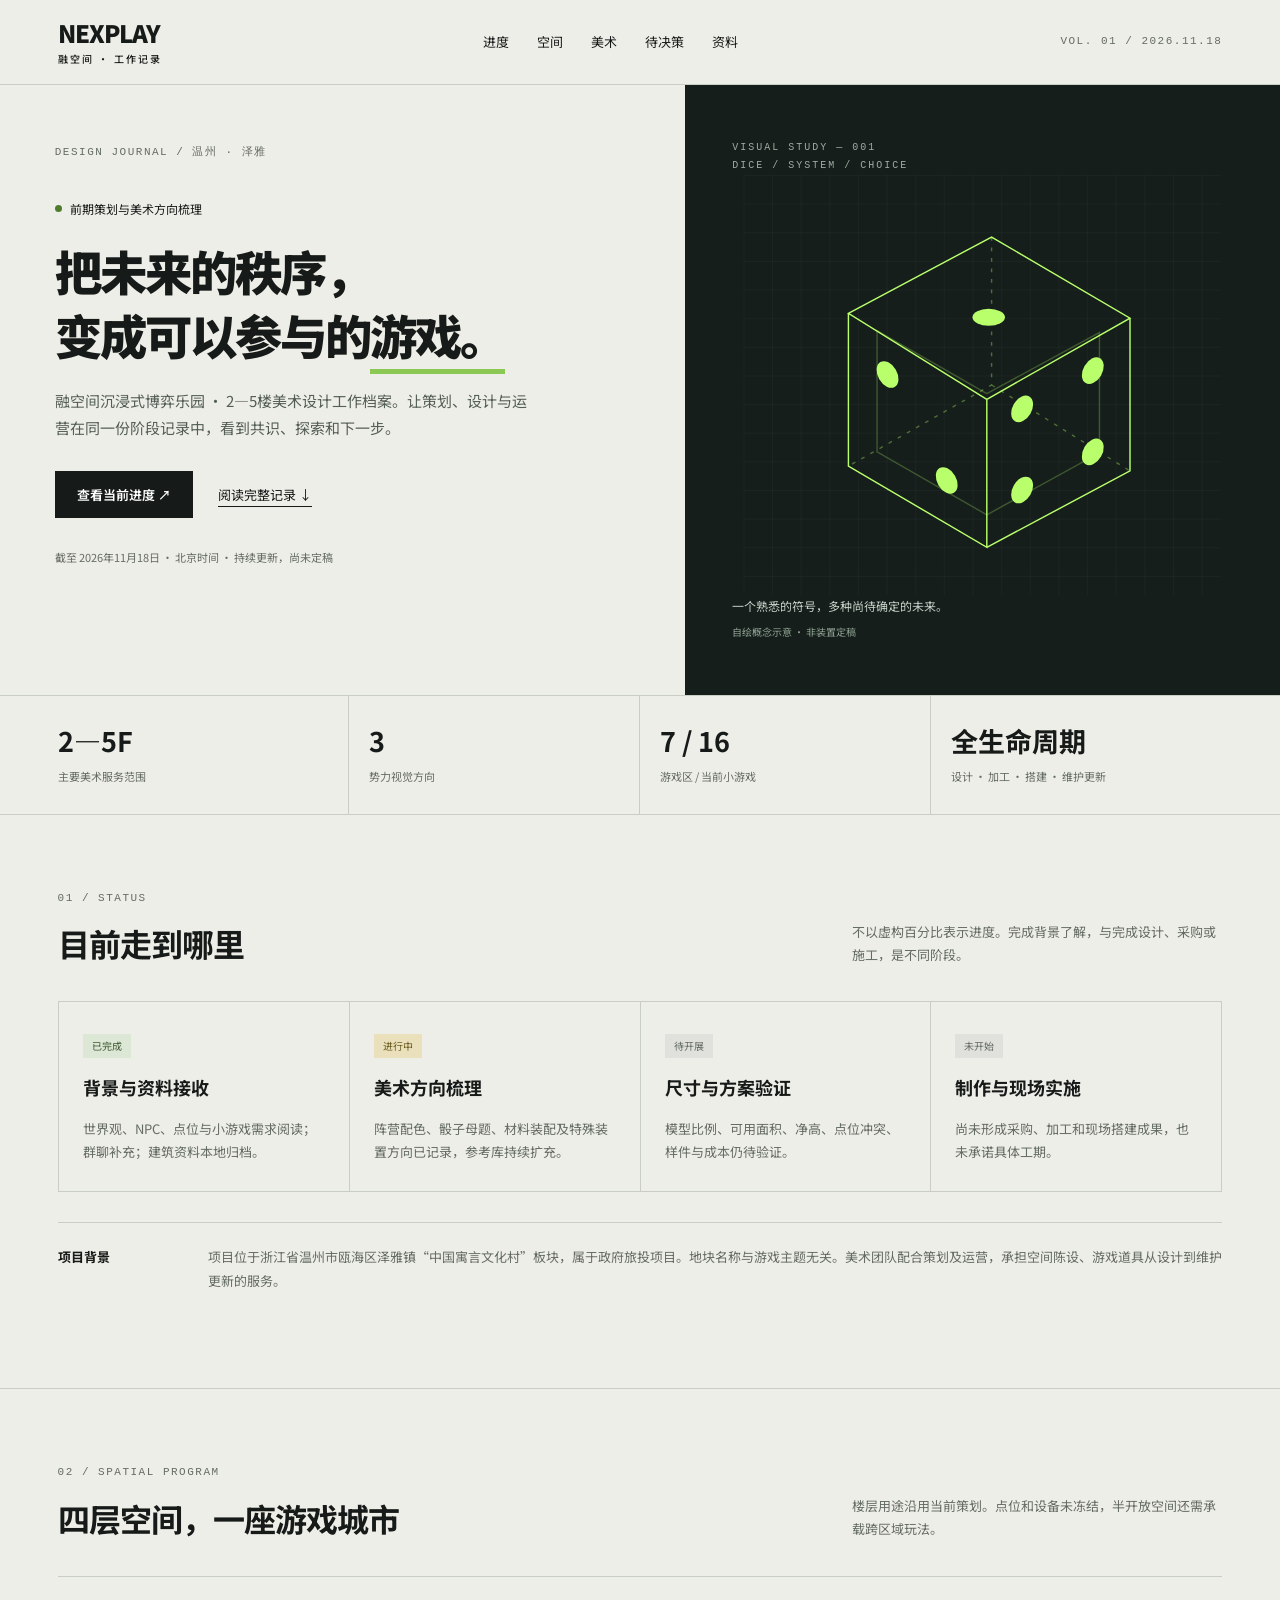
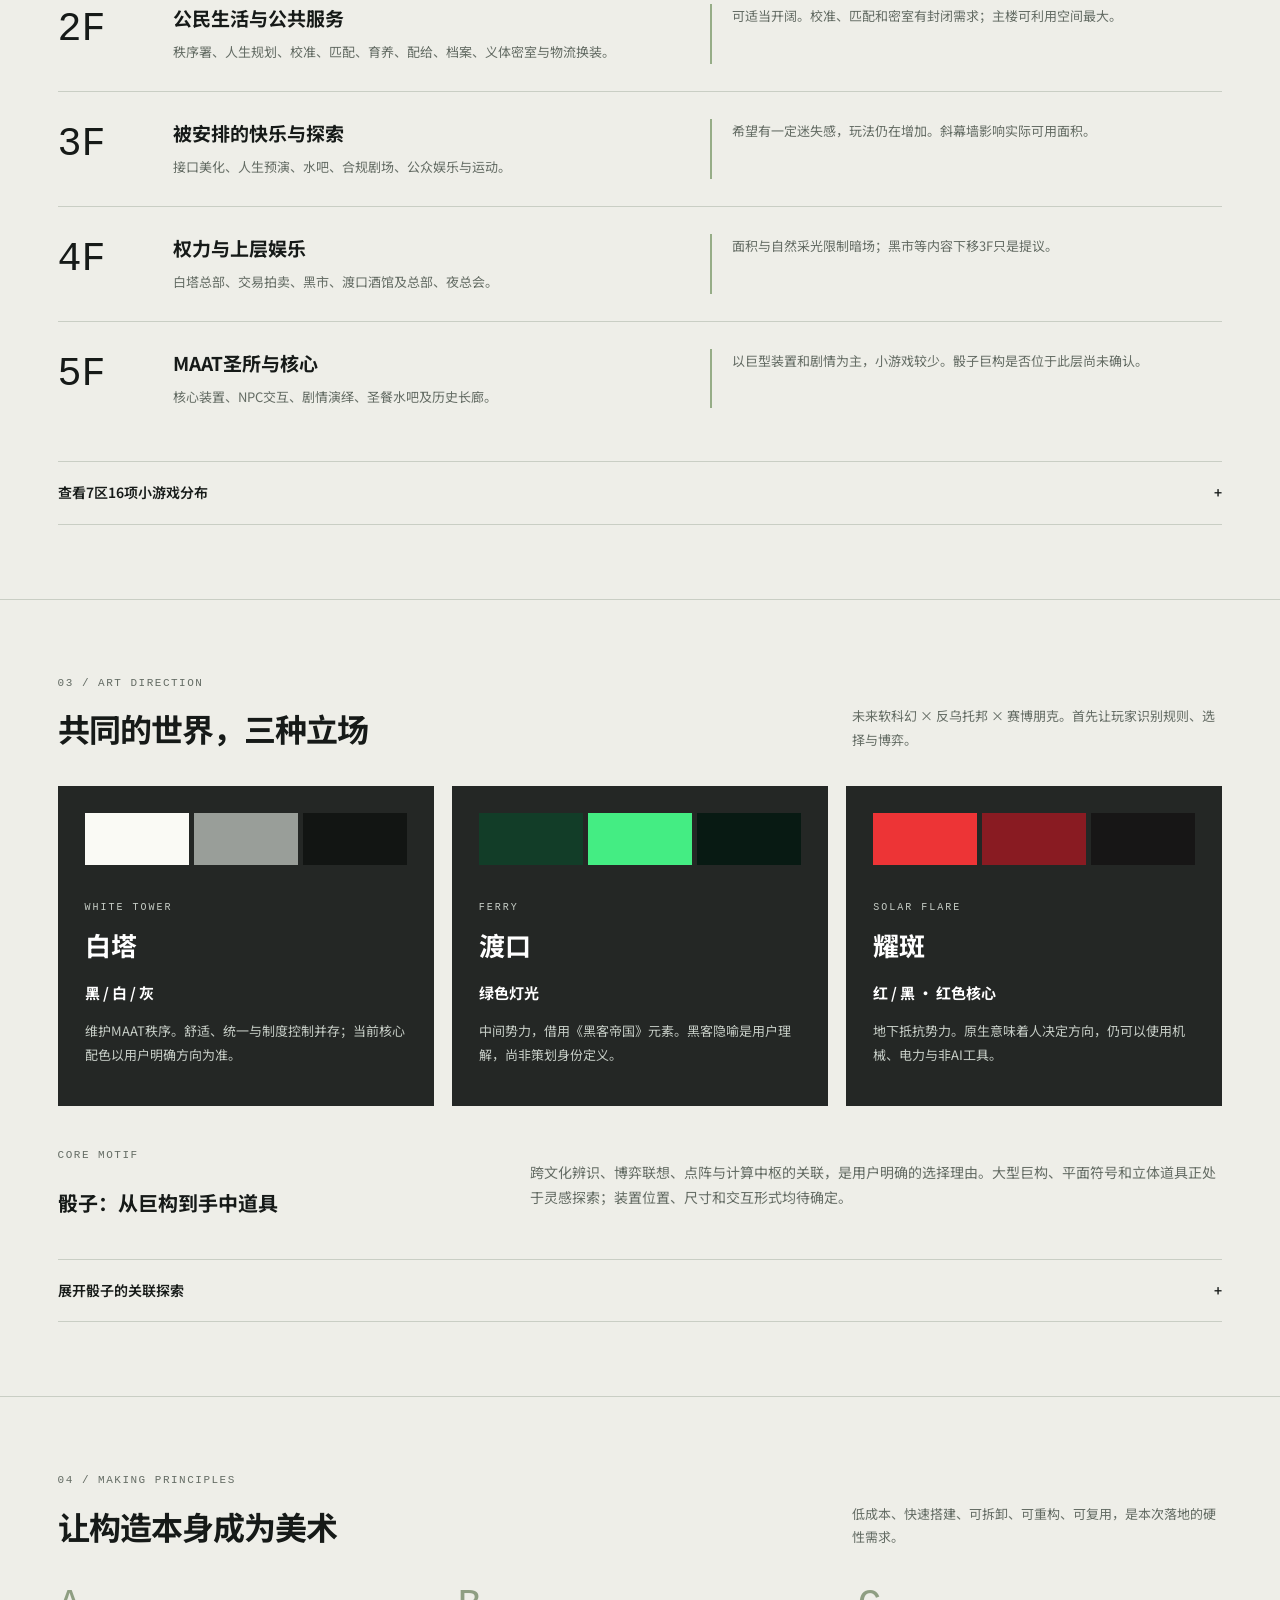
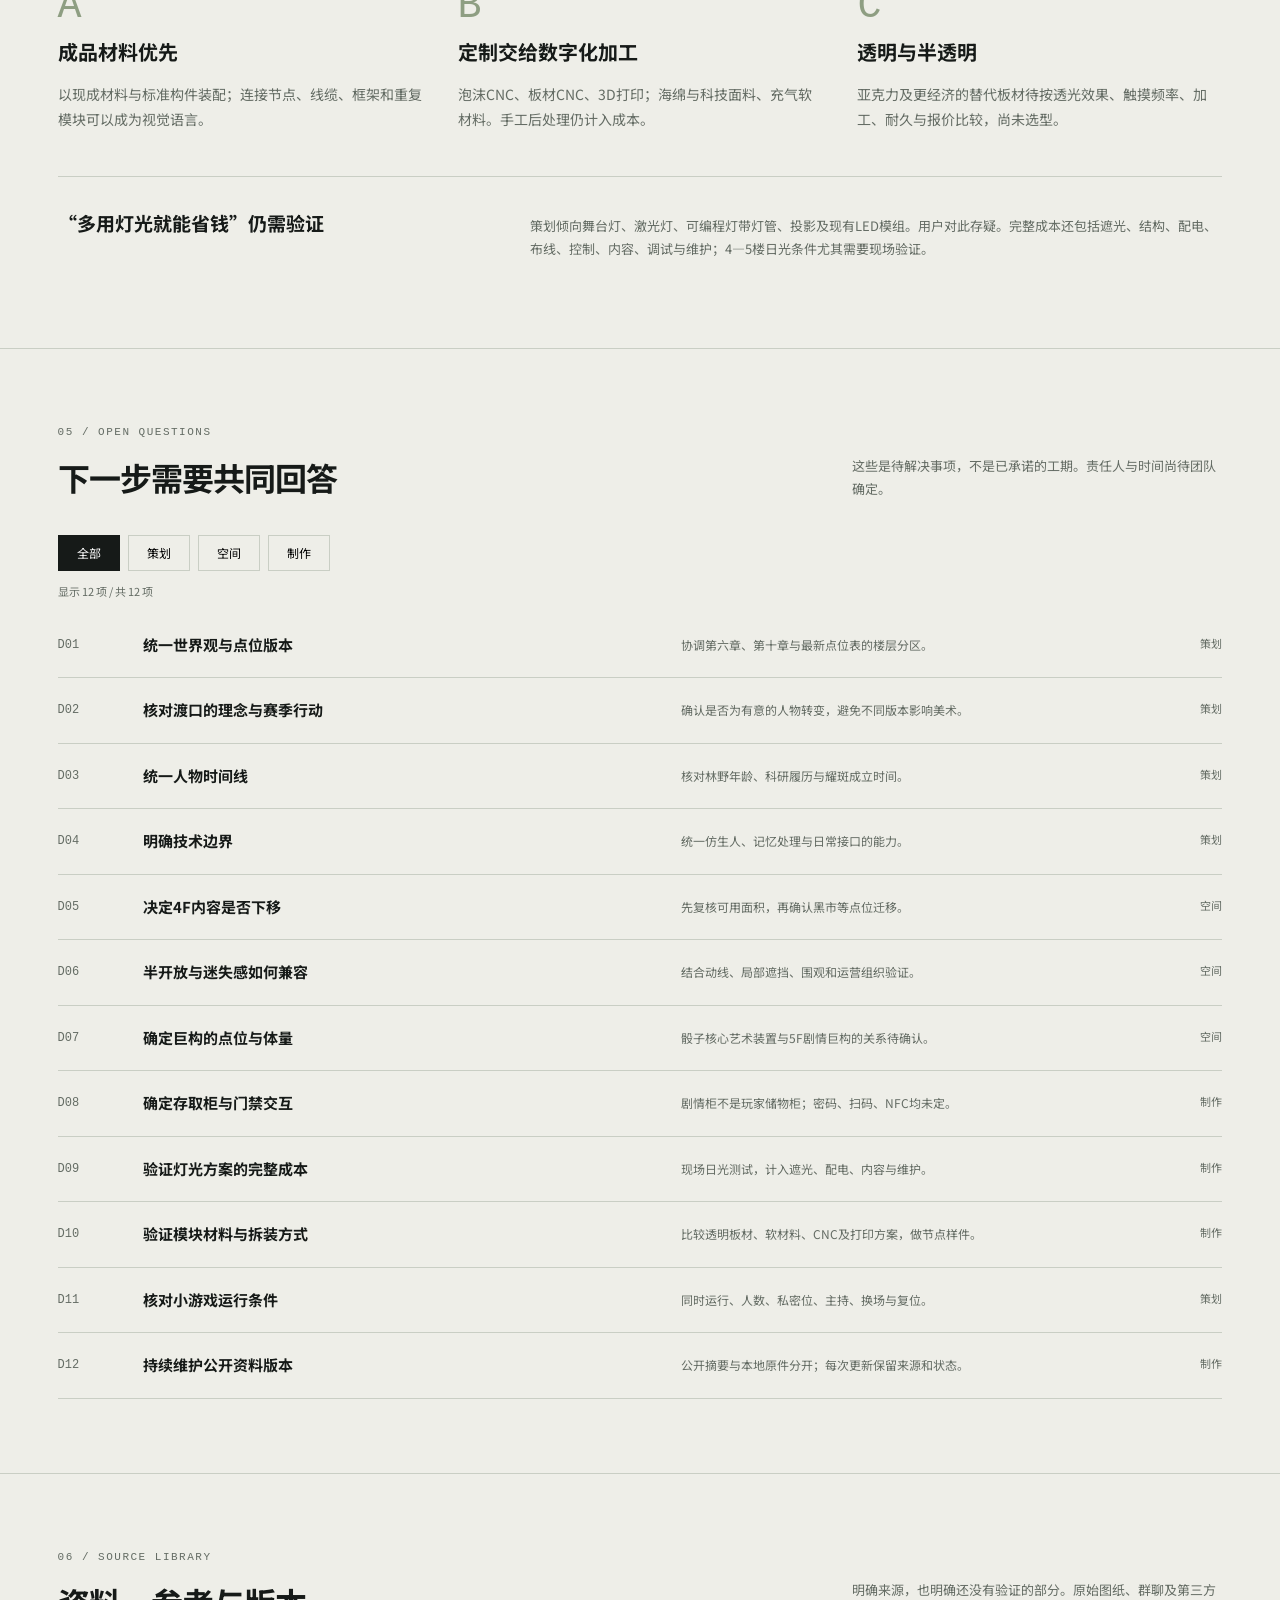
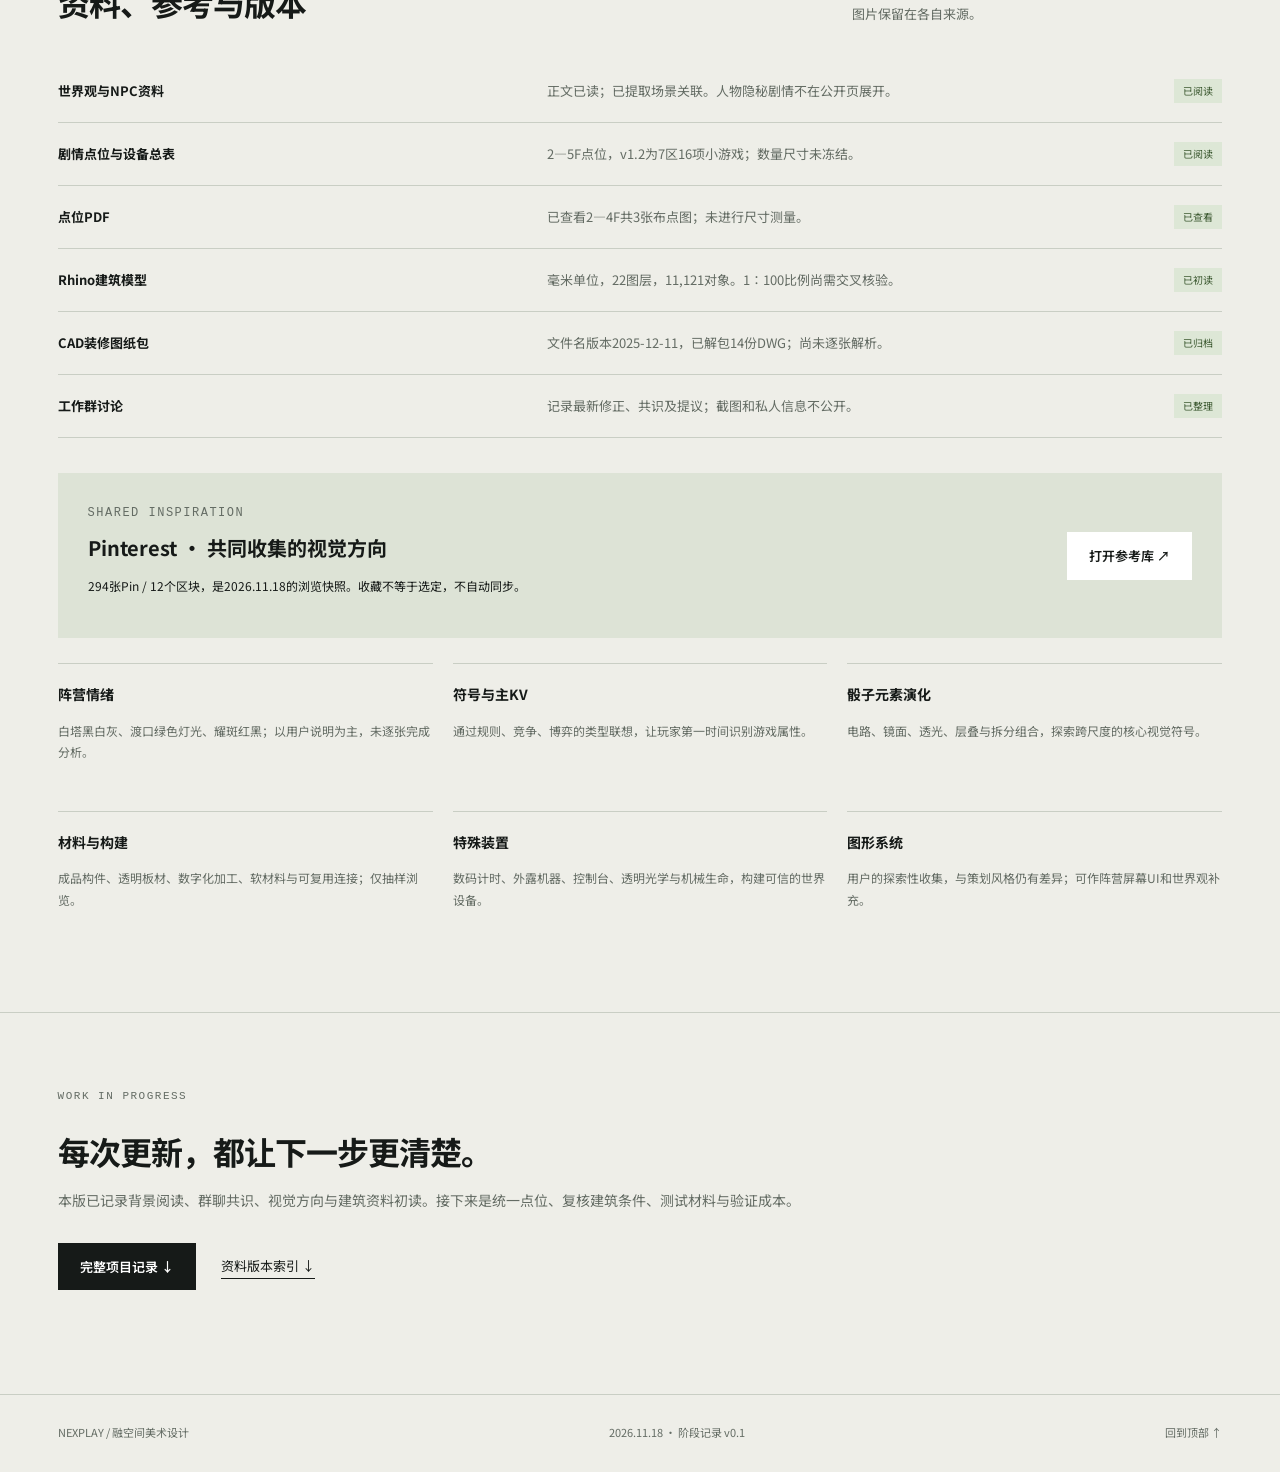
==== index.html @ 04410b6a "记录截至2026-11-18的项目进展并建立分享网站q" ====
<!doctype html>
<html lang="zh-CN"><head><meta charset="utf-8"><meta name="viewport" content="width=device-width,initial-scale=1"><meta name="description" content="NEXPLAY融空间美术设计阶段记录：项目进度、楼层规划、阵营视觉、材料装配与待决策事项。"><title>NEXPLAY 融空间｜美术工作记录</title><link rel="stylesheet" href="style.css"></head>
<body><a class="skip" href="#main">跳到正文</a><header><a class="brand" href="#overview">NEXPLAY<span>融空间 · 工作记录</span></a><nav aria-label="主导航"><a href="#progress">进度</a><a href="#spaces">空间</a><a href="#visual">美术</a><a href="#decisions">待决策</a><a href="#sources">资料</a></nav><span class="edition">VOL. 01 / 2026.11.18</span></header>
<main id="main"><section class="hero" id="overview"><div class="hero-copy"><p class="eyebrow">DESIGN JOURNAL / 温州 · 泽雅</p><p class="phase"><span></span>前期策划与美术方向梳理</p><h1>把未来的秩序，<br>变成可以参与的<span>游戏。</span></h1><p class="intro">融空间沉浸式博弈乐园 · 2—5楼美术设计工作档案。让策划、设计与运营在同一份阶段记录中，看到共识、探索和下一步。</p><div class="hero-actions"><a class="button" href="#progress">查看当前进度 ↗</a><a class="text-link" href="project-record.md">阅读完整记录 ↓</a></div><p class="updated">截至 2026年11月18日 · 北京时间 · 持续更新，尚未定稿</p></div><div class="hero-art" aria-label="骰子点阵与计算模块的概念示意"><div class="coordinate">VISUAL STUDY — 001<br>DICE / SYSTEM / CHOICE</div><svg viewBox="0 0 500 440" role="img" aria-label="线框骰子示意"><defs><pattern id="grid" width="30" height="30" patternUnits="userSpaceOnUse"><path d="M 30 0 L 0 0 0 30" fill="none" stroke="#ffffff" stroke-opacity=".06"/></pattern></defs><rect width="500" height="440" fill="url(#grid)"/><g stroke="#b9ff6b" stroke-width="1.5" fill="none"><path d="M110 145 260 65 405 150 255 235Z M110 145V305L255 390V235 M405 150V310L255 390"/><path d="m140 163 115 66 118-64v126l-118 65-115-66Z" opacity=".25"/><path d="M260 65V220L110 305M260 220l145 90" stroke-dasharray="4 7" opacity=".35"/></g><g fill="#b9ff6b"><ellipse cx="257" cy="149" rx="17" ry="9"/><ellipse cx="151" cy="209" rx="10" ry="15" transform="rotate(-30 151 209)"/><ellipse cx="213" cy="320" rx="10" ry="15" transform="rotate(-30 213 320)"/><ellipse cx="292" cy="245" rx="10" ry="15" transform="rotate(30 292 245)"/><ellipse cx="366" cy="205" rx="10" ry="15" transform="rotate(30 366 205)"/><ellipse cx="292" cy="330" rx="10" ry="15" transform="rotate(30 292 330)"/><ellipse cx="366" cy="290" rx="10" ry="15" transform="rotate(30 366 290)"/></g></svg><div class="art-caption">一个熟悉的符号，多种尚待确定的未来。<small>自绘概念示意 · 非装置定稿</small></div></div></section>
<section class="facts" aria-label="项目范围"><div><b>2—5F</b><span>主要美术服务范围</span></div><div><b>3</b><span>势力视觉方向</span></div><div><b>7 / 16</b><span>游戏区 / 当前小游戏</span></div><div><b>全生命周期</b><span>设计 · 加工 · 搭建 · 维护更新</span></div></section>
<section class="section" id="progress"><div class="section-head"><div><p class="eyebrow">01 / STATUS</p><h2>目前走到哪里</h2></div><p>不以虚构百分比表示进度。完成背景了解，与完成设计、采购或施工，是不同阶段。</p></div><div id="milestones" class="milestones"></div><div class="scope"><b>项目背景</b><p>项目位于浙江省温州市瓯海区泽雅镇“中国寓言文化村”板块，属于政府旅投项目。地块名称与游戏主题无关。美术团队配合策划及运营，承担空间陈设、游戏道具从设计到维护更新的服务。</p></div></section>
<section class="section" id="spaces"><div class="section-head"><div><p class="eyebrow">02 / SPATIAL PROGRAM</p><h2>四层空间，一座游戏城市</h2></div><p>楼层用途沿用当前策划。点位和设备未冻结，半开放空间还需承载跨区域玩法。</p></div><div id="floors" class="floors"></div><details class="detail"><summary>查看7区16项小游戏分布 <span>+</span></summary><div id="games"></div><p class="note">数量来自v1.2设备总表，不代表项目全部互动或完整制作量。并发人数、主持流程、换场与复位待核对。</p></details></section>
<section class="section" id="visual"><div class="section-head"><div><p class="eyebrow">03 / ART DIRECTION</p><h2>共同的世界，三种立场</h2></div><p>未来软科幻 × 反乌托邦 × 赛博朋克。首先让玩家识别规则、选择与博弈。</p></div><div id="factions" class="factions"></div><div class="dice-note"><div><p class="eyebrow">CORE MOTIF</p><h3>骰子：从巨构到手中道具</h3></div><p>跨文化辨识、博弈联想、点阵与计算中枢的关联，是用户明确的选择理由。大型巨构、平面符号和立体道具正处于灵感探索；装置位置、尺寸和交互形式均待确定。</p></div><details class="detail"><summary>展开骰子的关联探索 <span>+</span></summary><p>随机与最优人生；看不见的骰子面与隐藏规则；点阵到电路、神经节点；谁拥有投掷权；人进入骰子的尺度转换；同一形体在不同阵营的演化。</p><p class="note">上述为讨论中的创意发散，尚未转为策划设定或制作任务。</p></details></section>
<section class="section" id="making"><div class="section-head"><div><p class="eyebrow">04 / MAKING PRINCIPLES</p><h2>让构造本身成为美术</h2></div><p>低成本、快速搭建、可拆卸、可重构、可复用，是本次落地的硬性需求。</p></div><div class="making-grid"><article><span class="number">A</span><h3>成品材料优先</h3><p>以现成材料与标准构件装配；连接节点、线缆、框架和重复模块可以成为视觉语言。</p></article><article><span class="number">B</span><h3>定制交给数字化加工</h3><p>泡沫CNC、板材CNC、3D打印；海绵与科技面料、充气软材料。手工后处理仍计入成本。</p></article><article><span class="number">C</span><h3>透明与半透明</h3><p>亚克力及更经济的替代板材待按透光效果、触摸频率、加工、耐久与报价比较，尚未选型。</p></article></div><div class="cost-note"><h3>“多用灯光就能省钱”仍需验证</h3><p>策划倾向舞台灯、激光灯、可编程灯带灯管、投影及现有LED模组。用户对此存疑。完整成本还包括遮光、结构、配电、布线、控制、内容、调试与维护；4—5楼日光条件尤其需要现场验证。</p></div></section>
<section class="section" id="decisions"><div class="section-head"><div><p class="eyebrow">05 / OPEN QUESTIONS</p><h2>下一步需要共同回答</h2></div><p>这些是待解决事项，不是已承诺的工期。责任人与时间尚待团队确定。</p></div><div class="filters" role="group" aria-label="筛选待办"><button class="active" data-filter="全部" aria-pressed="true">全部</button><button data-filter="策划" aria-pressed="false">策划</button><button data-filter="空间" aria-pressed="false">空间</button><button data-filter="制作" aria-pressed="false">制作</button></div><p id="result-count" class="note" aria-live="polite"></p><div id="decision-list" class="decision-list"></div></section>
<section class="section" id="sources"><div class="section-head"><div><p class="eyebrow">06 / SOURCE LIBRARY</p><h2>资料、参考与版本</h2></div><p>明确来源，也明确还没有验证的部分。原始图纸、群聊及第三方图片保留在各自来源。</p></div><div id="sources-list"></div><div class="reference"><div><p class="eyebrow">SHARED INSPIRATION</p><h3>Pinterest · 共同收集的视觉方向</h3><p>294张Pin / 12个区块，是2026.11.18的浏览快照。收藏不等于选定，不自动同步。</p></div><a class="button light" href="https://www.pinterest.com/dongfeng19830925/nexplay2026-%E7%BE%8E%E6%9C%AF%E8%AE%BE%E8%AE%A1/" target="_blank" rel="noopener">打开参考库 ↗</a></div><div id="boards" class="boards"></div></section>
<section class="section closing"><p class="eyebrow">WORK IN PROGRESS</p><h2>每次更新，都让下一步更清楚。</h2><p>本版已记录背景阅读、群聊共识、视觉方向与建筑资料初读。接下来是统一点位、复核建筑条件、测试材料与验证成本。</p><div class="hero-actions"><a class="button" href="project-record.md">完整项目记录 ↓</a><a class="text-link" href="source-index.md">资料版本索引 ↓</a></div></section></main><footer><span>NEXPLAY / 融空间美术设计</span><span>2026.11.18 · 阶段记录 v0.1</span><a href="#overview">回到顶部 ↑</a></footer><script src="data.js"></script><script src="app.js"></script></body></html>
---- style.css ----
@import url('https://fonts.googleapis.com/css2?family=Noto+Sans+SC:wght@400;500;600;700;900&display=swap');
:root{--paper:#eeeee8;--ink:#161a18;--muted:#646c64;--line:#c9cec4;--green:#b9ff6b}*{box-sizing:border-box}html{scroll-behavior:smooth;scroll-padding-top:100px}body{margin:0;background:var(--paper);color:var(--ink);font-family:'Noto Sans SC',system-ui,sans-serif;font-size:15px;line-height:1.8}a{color:inherit;text-decoration:none}button{font:inherit;cursor:pointer}a:focus-visible,button:focus-visible,summary:focus-visible{outline:3px solid #467d1c;outline-offset:5px}.skip{position:absolute;left:20px;top:-80px;background:var(--green);z-index:20;padding:10px}.skip:focus{top:10px}header{display:flex;align-items:center;justify-content:space-between;gap:28px;padding:19px 4.5%;background:var(--paper);border-bottom:1px solid var(--line);position:sticky;top:0;z-index:10}.brand{font-size:24px;font-weight:900;letter-spacing:-1px;line-height:1.2}.brand span{display:block;font-size:10px;letter-spacing:2px;margin-top:5px;font-weight:500}nav{display:flex;gap:28px;font-size:13px}nav a:hover{color:#467d1c}.edition,.eyebrow{font-family:monospace;font-size:11px;letter-spacing:1.5px}.edition{color:var(--muted)}main{max-width:1600px;margin:auto}.hero{display:grid;grid-template-columns:1.15fr 1fr;min-height:610px}.hero-copy{padding:58px 7% 50px 8%}.eyebrow{color:var(--muted);margin:0 0 22px}.phase{font-size:12px;display:flex;align-items:center;gap:8px;margin-top:35px}.phase span{height:7px;width:7px;border-radius:50%;background:#4e7c2b}h1{font-size:clamp(34px,3.7vw,61px);line-height:1.35;letter-spacing:-2px;font-weight:900;margin:20px 0}h1 span{border-bottom:5px solid #8bc854}.intro{max-width:480px;font-size:15px;color:#535e55}.hero-actions{display:flex;align-items:center;gap:25px;flex-wrap:wrap;margin:30px 0}.button{display:inline-flex;background:var(--ink);color:#fff;padding:12px 22px;font-size:13px;font-weight:600}.button:hover{background:#354b31}.text-link{font-size:13px;border-bottom:1px solid}.updated{font-size:11px;color:var(--muted);margin-top:30px}.hero-art{position:relative;background:#151e1b;color:#dce7d7;display:flex;flex-direction:column;justify-content:center;padding:38px 8%;overflow:hidden}.coordinate{font:10px/1.8 monospace;letter-spacing:2px;color:#9cae9f}.hero-art svg{width:100%;max-height:420px}.art-caption{font-size:12px;color:#c5d1c7}.art-caption small{display:block;font-size:10px;color:#8c9e90;margin-top:6px}.facts{display:grid;grid-template-columns:repeat(4,1fr);border-top:1px solid var(--line);border-bottom:1px solid var(--line);padding:0 4.5%}.facts>div{padding:27px 20px;border-right:1px solid var(--line)}.facts>div:first-child{padding-left:0}.facts>div:last-child{border:0}.facts b{font-size:27px;line-height:1.3;display:block}.facts span{display:block;font-size:11px;color:var(--muted);margin-top:9px}.section{padding:74px 4.5%;border-bottom:1px solid var(--line)}.section-head{display:flex;align-items:flex-end;justify-content:space-between;gap:45px;margin-bottom:35px}.section-head .eyebrow{margin-bottom:13px}h2{font-size:32px;line-height:1.4;letter-spacing:-1px;margin:0}h3{font-size:20px;line-height:1.5;margin:8px 0 15px}.section-head>p{font-size:13px;color:var(--muted);max-width:370px;margin:0}.milestones{display:grid;grid-template-columns:repeat(4,1fr);gap:1px;background:var(--line);border:1px solid var(--line)}.milestone{background:var(--paper);padding:28px 24px}.milestone b{display:block;font-size:18px;margin:13px 0}.milestone p{font-size:13px;color:var(--muted);margin:0}.tag{display:inline-block;font-size:10px;padding:3px 9px;background:#dde7d6;color:#3c5931}.tag.pending{background:#e0e1dc;color:#646c64}.tag.current{background:#eae0bc;color:#66581b}.scope{display:grid;grid-template-columns:150px 1fr;margin-top:30px;padding:22px 0;border-top:1px solid var(--line);font-size:13px}.scope p{margin:0;color:var(--muted)}.floor{display:grid;grid-template-columns:90px 1fr 1fr;gap:25px;padding:27px 0;border-top:1px solid var(--line)}.floor strong{font:40px/1.3 monospace}.floor h3{margin:0 0 8px;font-size:19px}.floor p{font-size:13px;color:var(--muted);margin:0}.floor .constraint{border-left:2px solid #96ad87;padding-left:20px}.detail{border-top:1px solid var(--line);border-bottom:1px solid var(--line);margin-top:26px;padding:18px 0}.detail summary{cursor:pointer;list-style:none;font-weight:600;font-size:14px}.detail summary span{float:right}.detail[open] summary{margin-bottom:22px}.detail p{font-size:14px}table{border-collapse:collapse;width:100%;font-size:13px;text-align:left}td,th{padding:13px 12px;border-bottom:1px solid var(--line);vertical-align:top}th{font-size:11px;color:var(--muted);font-weight:500}.note{font-size:11px!important;color:var(--muted)}.factions{display:grid;grid-template-columns:repeat(3,1fr);gap:18px}.faction{min-height:285px;padding:27px;color:white;position:relative;overflow:hidden;background:#242725}.faction .swatch{height:52px;display:flex;gap:5px;margin-bottom:25px}.swatch i{flex:1}.faction h3{font-size:26px}.faction p{font-size:13px;color:#c6cdc6}.faction small{font:10px monospace;letter-spacing:2px;color:#c6cdc6}.dice-note{display:grid;grid-template-columns:1fr 1.6fr;gap:40px;margin-top:40px}.dice-note p{font-size:14px;color:var(--muted)}.dice-note .eyebrow{font-size:11px}.making-grid{display:grid;grid-template-columns:repeat(3,1fr);gap:35px}.number{font:40px monospace;color:#8e9e82}.making-grid p{font-size:14px;color:var(--muted)}.cost-note{margin-top:30px;padding:24px 0 0;border-top:1px solid var(--line);display:grid;grid-template-columns:1fr 1.6fr;gap:40px}.cost-note h3{font-size:19px}.cost-note p{font-size:13px;color:var(--muted)}.filters{display:flex;gap:8px}.filters button{border:1px solid var(--line);background:transparent;padding:6px 18px;font-size:12px}.filters button.active{background:var(--ink);color:white;border-color:var(--ink)}.decision{display:grid;grid-template-columns:65px 1.15fr 1fr 70px;gap:20px;padding:21px 0;border-bottom:1px solid var(--line);align-items:start}.decision .id{font:12px monospace;color:var(--muted);padding-top:4px}.decision h3{font-size:15px;margin:0}.decision p{font-size:12px;color:var(--muted);margin:0}.decision .category{font-size:11px;color:var(--muted);text-align:right}.source-row{display:grid;grid-template-columns:1fr 1.3fr auto;gap:28px;padding:19px 0;border-bottom:1px solid var(--line);font-size:13px}.source-row p{color:var(--muted);margin:0}.reference{padding:30px;background:#dde3d6;display:flex;align-items:center;justify-content:space-between;gap:25px;margin-top:35px}.reference p{font-size:12px}.reference .eyebrow{margin-bottom:5px}.reference h3{margin-bottom:6px}.light{background:#fff;color:var(--ink);white-space:nowrap}.boards{display:grid;grid-template-columns:repeat(3,1fr);gap:20px;margin-top:25px}.board{padding:16px 0;border-top:1px solid var(--line)}.board b{font-size:14px}.board p{font-size:12px;color:var(--muted)}.closing{max-width:900px;border-bottom:0}.closing p:not(.eyebrow){color:var(--muted);font-size:14px}footer{border-top:1px solid var(--line);padding:28px 4.5%;display:flex;justify-content:space-between;font-size:11px;color:var(--muted)}@media(max-width:950px){.edition{display:none}.hero{grid-template-columns:1fr 0.85fr}.hero-copy{padding:40px 7%}h1{font-size:37px}.milestones{grid-template-columns:repeat(2,1fr)}.section-head{align-items:start}.decision{grid-template-columns:40px 1fr 1fr}.decision .category{display:none}}@media(max-width:650px){header{flex-wrap:wrap;gap:16px;padding:15px 6%}nav{gap:22px;width:100%;overflow:auto}nav a{white-space:nowrap}.brand{font-size:22px}.hero{display:block}.hero-copy{padding:36px 6%}.hero-art{padding:25px 6%}.hero-art svg{max-height:290px}.facts{grid-template-columns:repeat(2,1fr);padding:0 6%}.facts>div{padding:20px 10px;border-bottom:1px solid var(--line)}.facts>div:nth-child(2){border-right:0}.facts>div:nth-child(3){padding-left:0}.facts b{font-size:24px}.section{padding:45px 6%}.section-head{display:block}.section-head>p{margin-top:18px}h2{font-size:27px}.milestone{padding:20px 15px}.scope{display:block}.scope b{display:block;margin-bottom:10px}.floor{grid-template-columns:55px 1fr;gap:15px}.floor strong{font-size:32px}.floor .constraint{grid-column:2}.factions,.making-grid,.boards{grid-template-columns:1fr}.faction{min-height:210px}.dice-note,.cost-note{display:block}.decision{grid-template-columns:36px 1fr;gap:10px}.decision p{grid-column:2}.source-row{grid-template-columns:1fr;gap:6px}.source-row .tag{justify-self:start}.reference{display:block;padding:23px}.reference .button{margin-top:15px}td,th{padding:10px 5px;font-size:11px}footer{gap:14px;flex-wrap:wrap}.hero-actions{gap:18px}}
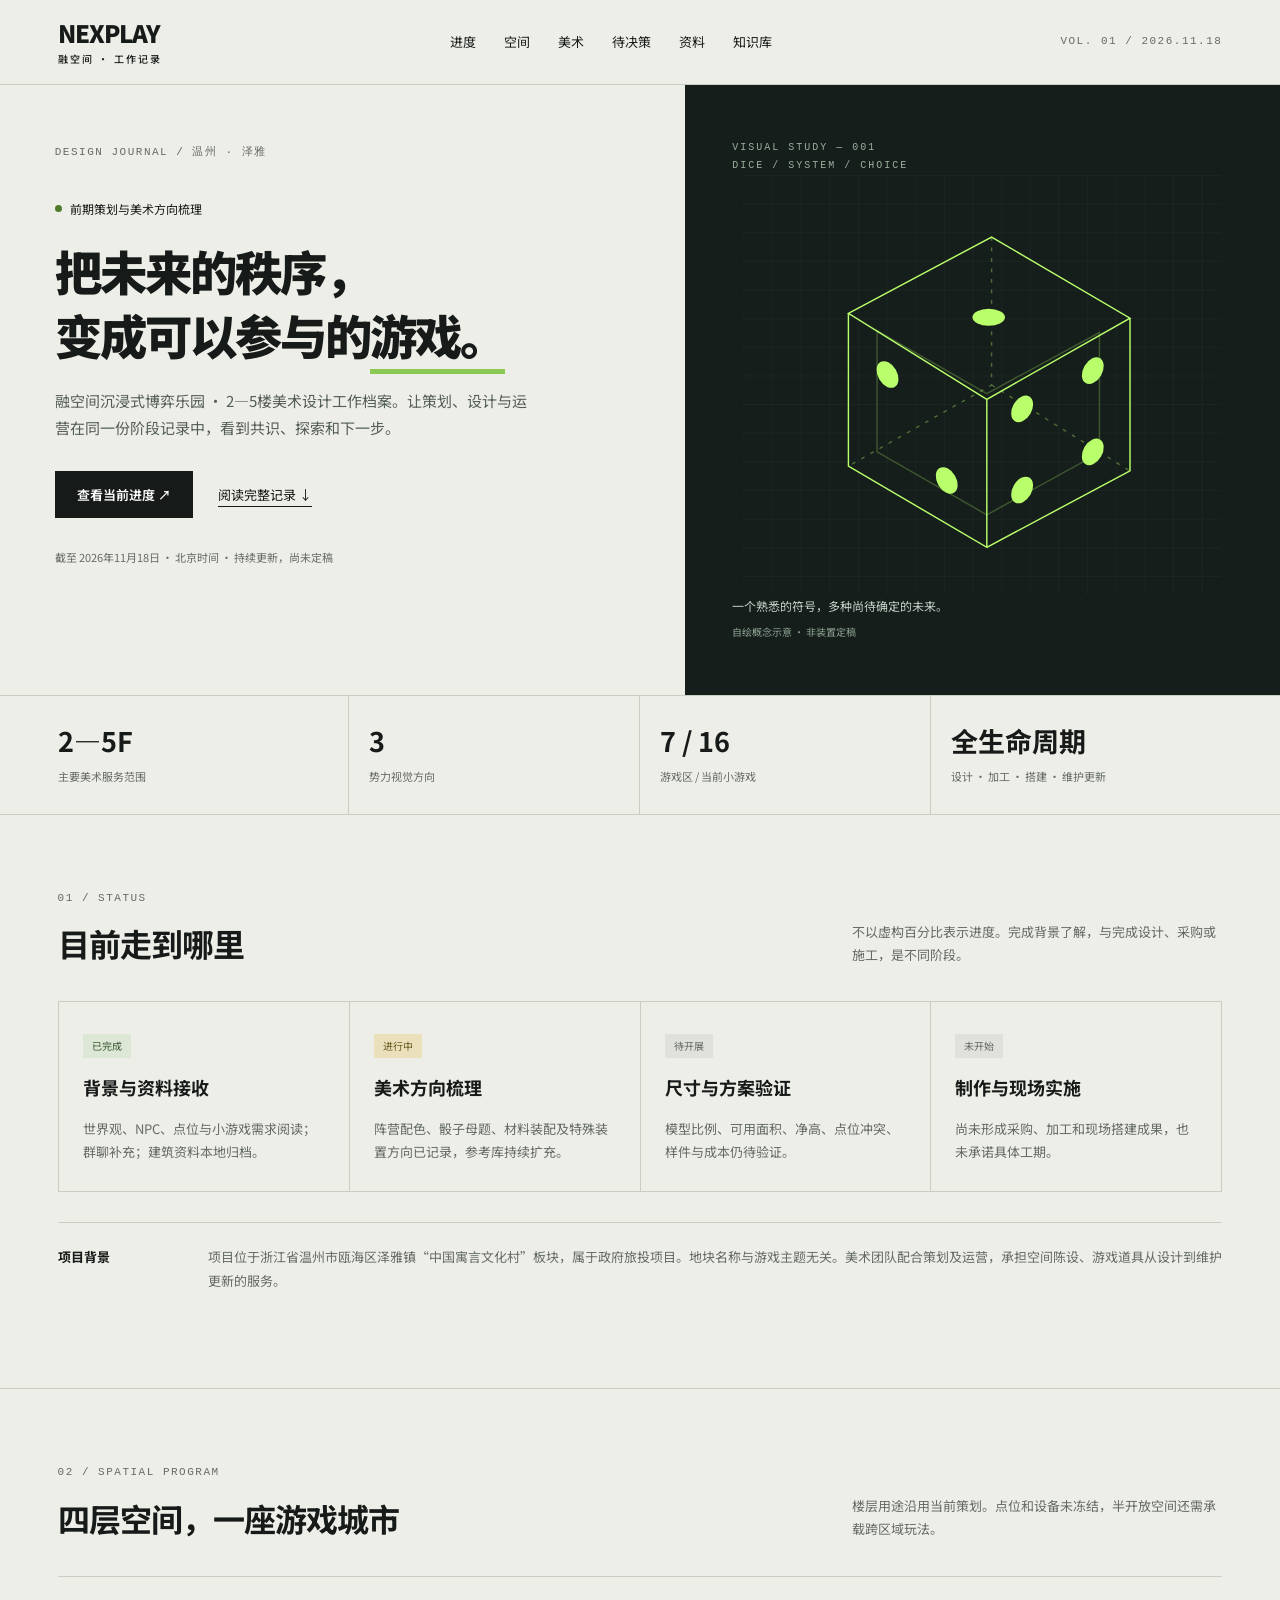
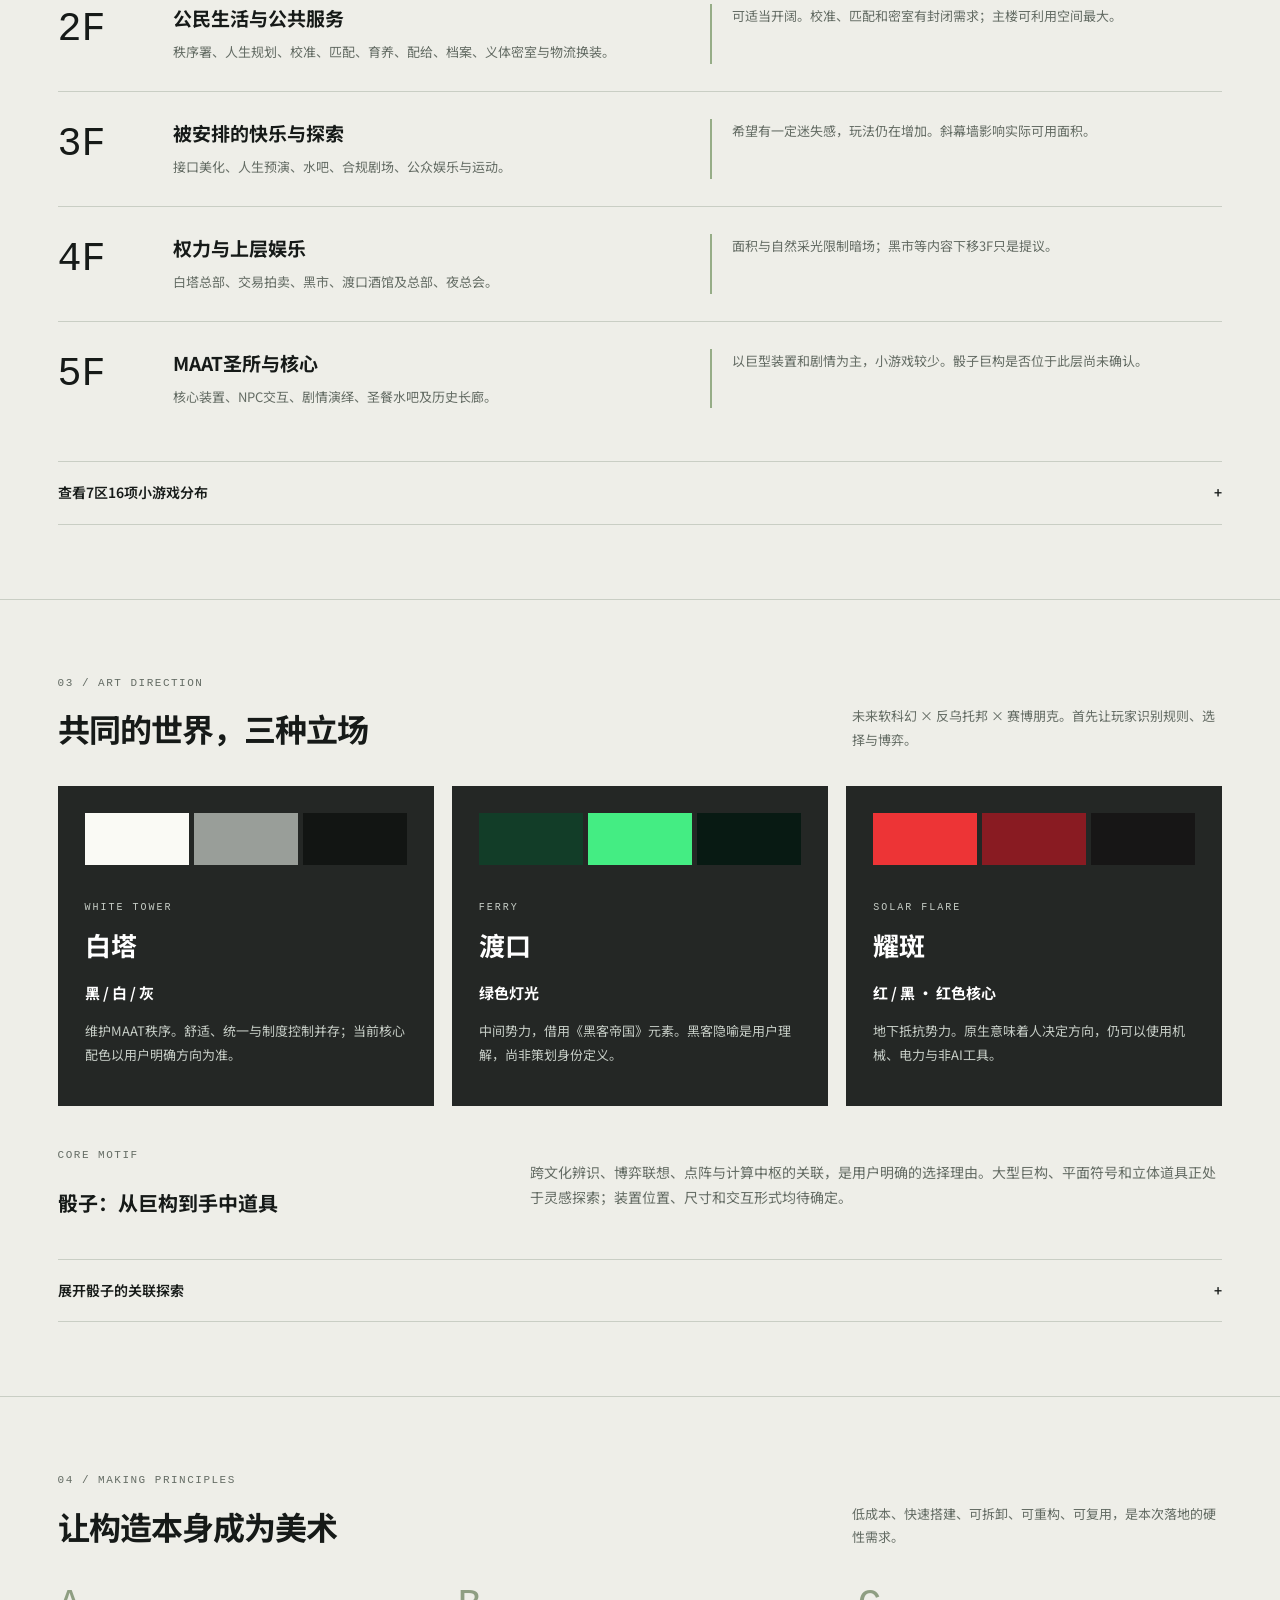
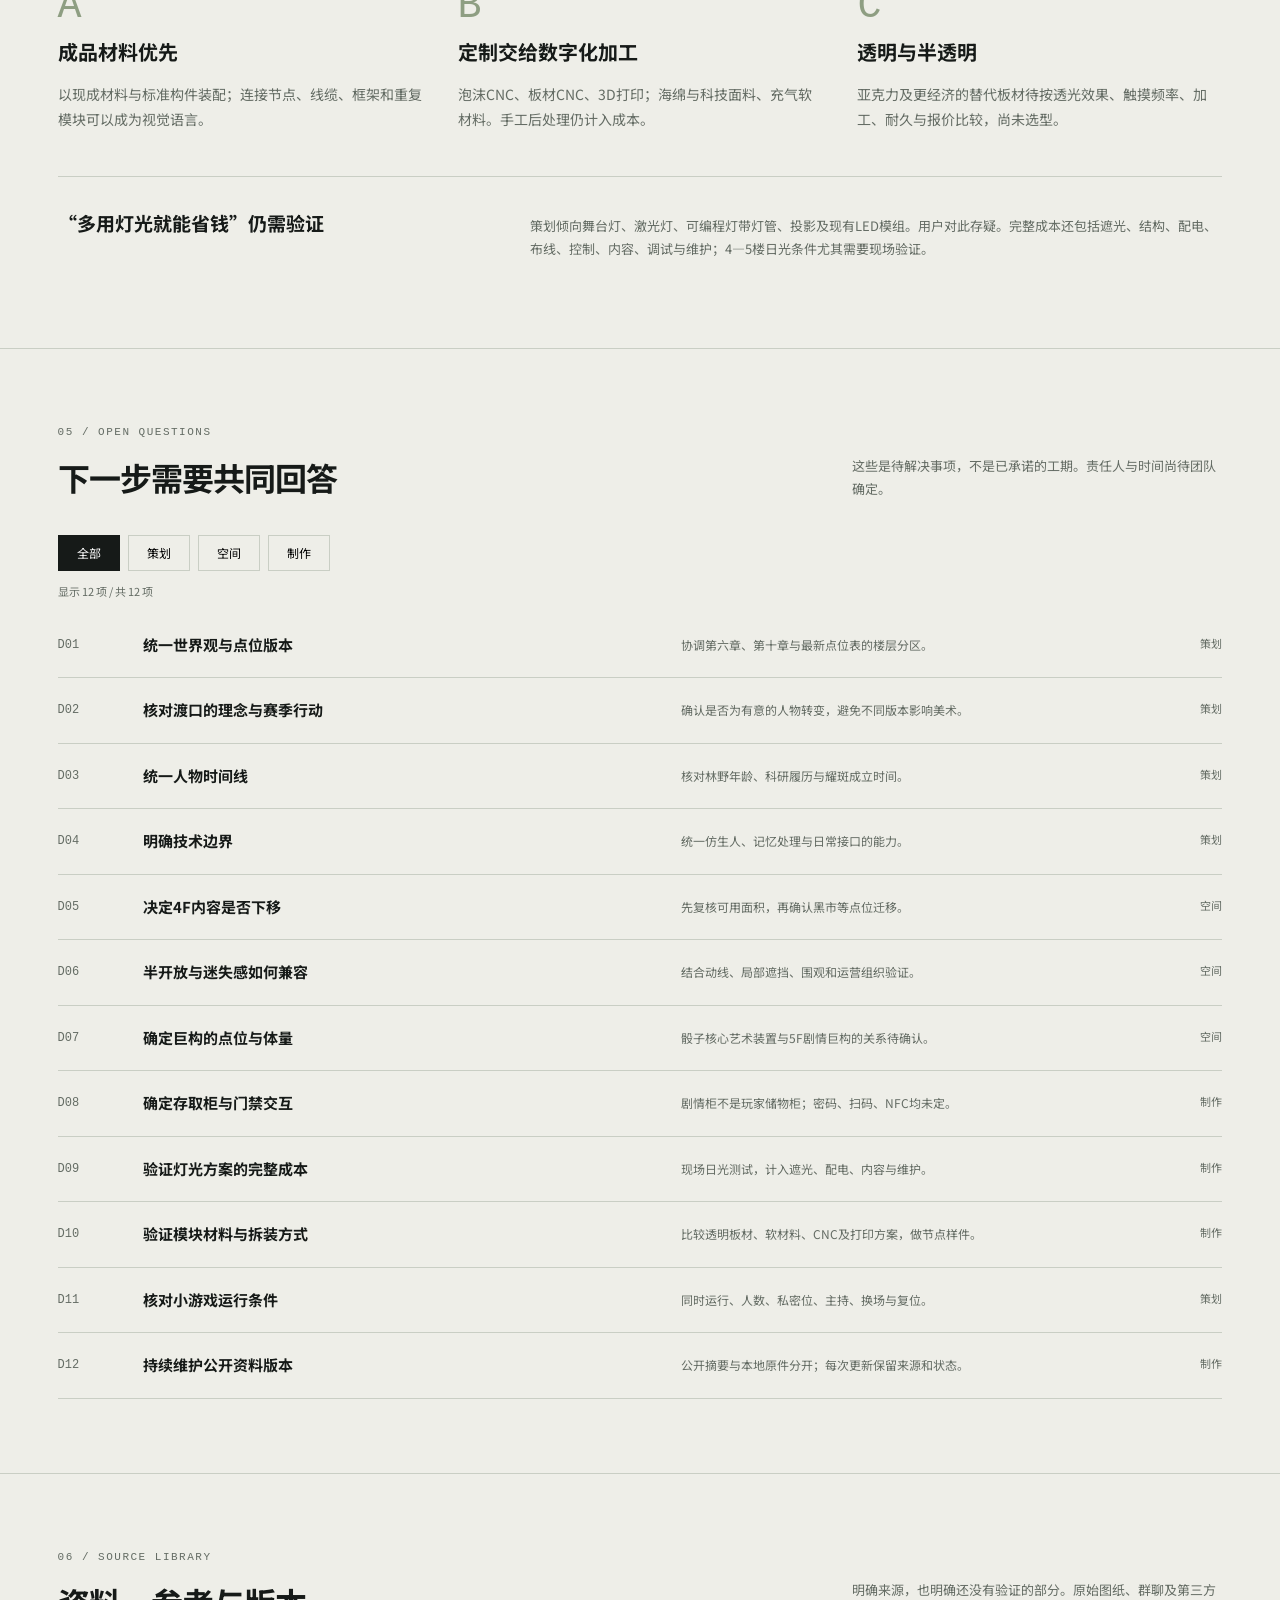
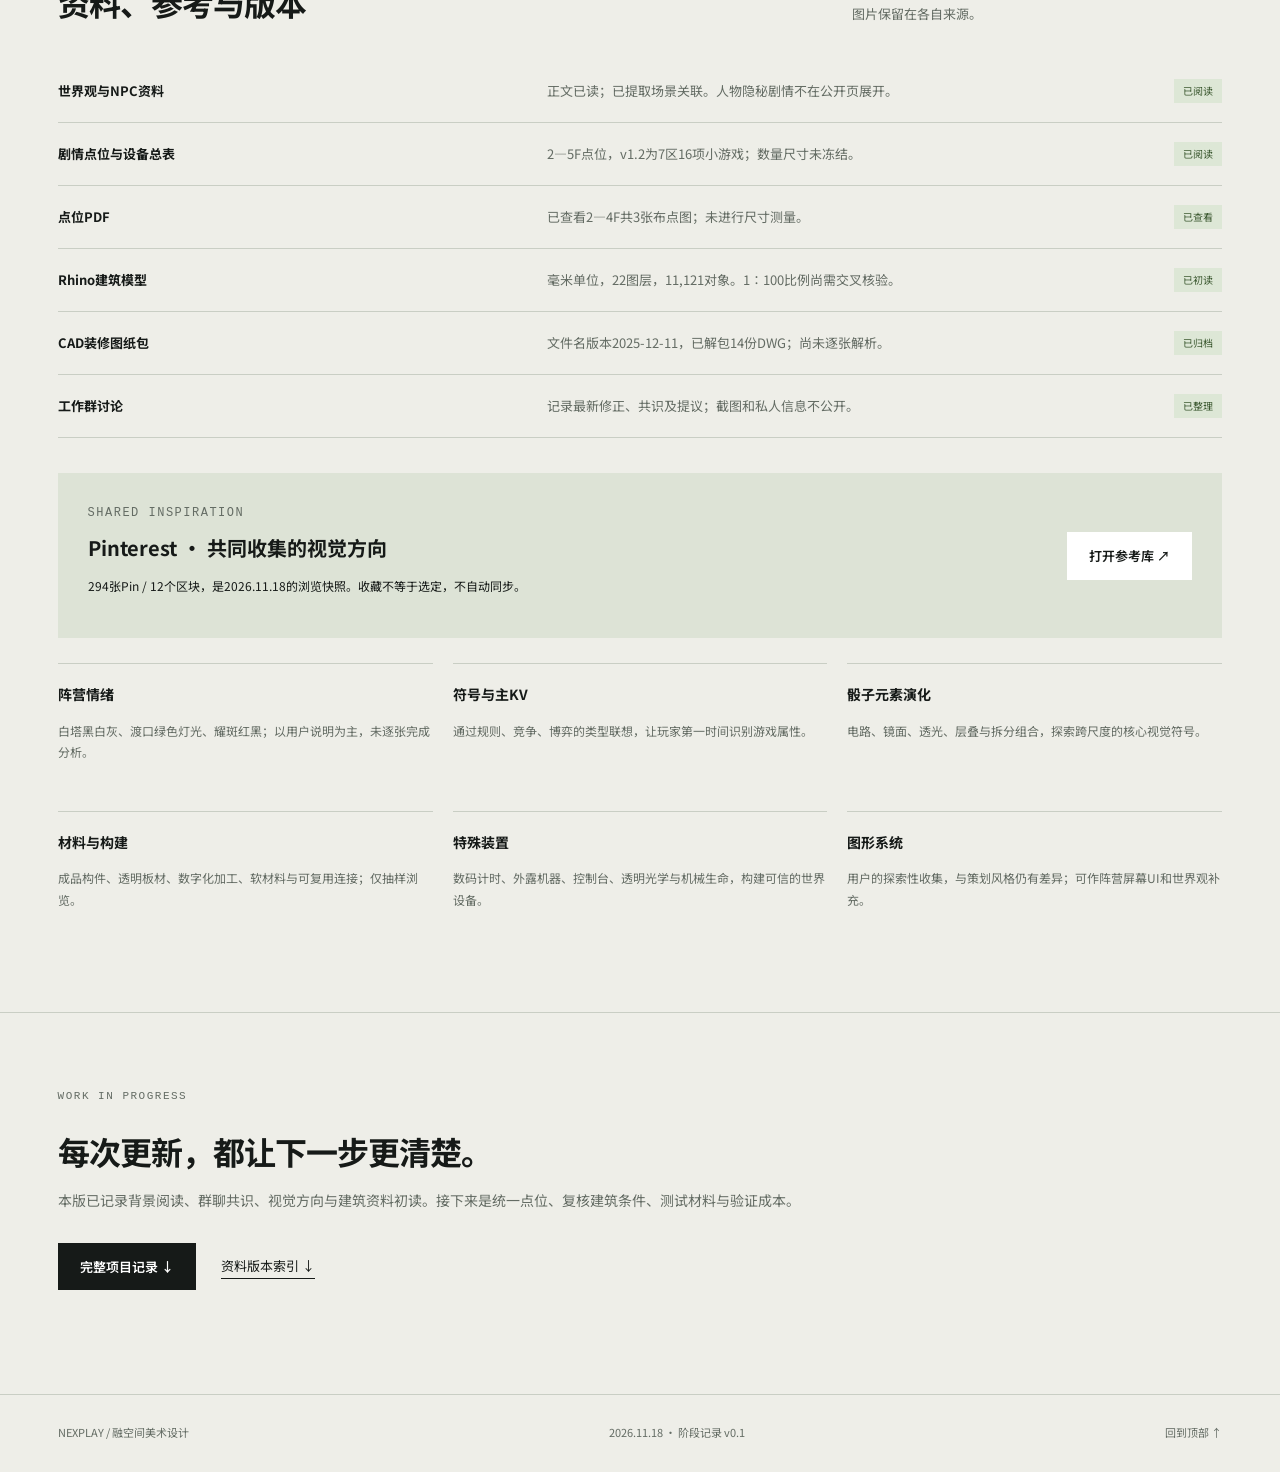
==== commit 3449cb83: "增加知识库、讨论日志与持续记录模板" ====
--- a/index.html
+++ b/index.html
@@ -1,6 +1,6 @@
 <!doctype html>
 <html lang="zh-CN"><head><meta charset="utf-8"><meta name="viewport" content="width=device-width,initial-scale=1"><meta name="description" content="NEXPLAY融空间美术设计阶段记录：项目进度、楼层规划、阵营视觉、材料装配与待决策事项。"><title>NEXPLAY 融空间｜美术工作记录</title><link rel="stylesheet" href="style.css"></head>
-<body><a class="skip" href="#main">跳到正文</a><header><a class="brand" href="#overview">NEXPLAY<span>融空间 · 工作记录</span></a><nav aria-label="主导航"><a href="#progress">进度</a><a href="#spaces">空间</a><a href="#visual">美术</a><a href="#decisions">待决策</a><a href="#sources">资料</a></nav><span class="edition">VOL. 01 / 2026.11.18</span></header>
+<body><a class="skip" href="#main">跳到正文</a><header><a class="brand" href="#overview">NEXPLAY<span>融空间 · 工作记录</span></a><nav aria-label="主导航"><a href="#progress">进度</a><a href="#spaces">空间</a><a href="#visual">美术</a><a href="#decisions">待决策</a><a href="#sources">资料</a><a href="https://github.com/dongfeng19830925-stack/nexplay-art-progress/blob/main/KNOWLEDGE.md">知识库</a></nav><span class="edition">VOL. 01 / 2026.11.18</span></header>
 <main id="main"><section class="hero" id="overview"><div class="hero-copy"><p class="eyebrow">DESIGN JOURNAL / 温州 · 泽雅</p><p class="phase"><span></span>前期策划与美术方向梳理</p><h1>把未来的秩序，<br>变成可以参与的<span>游戏。</span></h1><p class="intro">融空间沉浸式博弈乐园 · 2—5楼美术设计工作档案。让策划、设计与运营在同一份阶段记录中，看到共识、探索和下一步。</p><div class="hero-actions"><a class="button" href="#progress">查看当前进度 ↗</a><a class="text-link" href="project-record.md">阅读完整记录 ↓</a></div><p class="updated">截至 2026年11月18日 · 北京时间 · 持续更新，尚未定稿</p></div><div class="hero-art" aria-label="骰子点阵与计算模块的概念示意"><div class="coordinate">VISUAL STUDY — 001<br>DICE / SYSTEM / CHOICE</div><svg viewBox="0 0 500 440" role="img" aria-label="线框骰子示意"><defs><pattern id="grid" width="30" height="30" patternUnits="userSpaceOnUse"><path d="M 30 0 L 0 0 0 30" fill="none" stroke="#ffffff" stroke-opacity=".06"/></pattern></defs><rect width="500" height="440" fill="url(#grid)"/><g stroke="#b9ff6b" stroke-width="1.5" fill="none"><path d="M110 145 260 65 405 150 255 235Z M110 145V305L255 390V235 M405 150V310L255 390"/><path d="m140 163 115 66 118-64v126l-118 65-115-66Z" opacity=".25"/><path d="M260 65V220L110 305M260 220l145 90" stroke-dasharray="4 7" opacity=".35"/></g><g fill="#b9ff6b"><ellipse cx="257" cy="149" rx="17" ry="9"/><ellipse cx="151" cy="209" rx="10" ry="15" transform="rotate(-30 151 209)"/><ellipse cx="213" cy="320" rx="10" ry="15" transform="rotate(-30 213 320)"/><ellipse cx="292" cy="245" rx="10" ry="15" transform="rotate(30 292 245)"/><ellipse cx="366" cy="205" rx="10" ry="15" transform="rotate(30 366 205)"/><ellipse cx="292" cy="330" rx="10" ry="15" transform="rotate(30 292 330)"/><ellipse cx="366" cy="290" rx="10" ry="15" transform="rotate(30 366 290)"/></g></svg><div class="art-caption">一个熟悉的符号，多种尚待确定的未来。<small>自绘概念示意 · 非装置定稿</small></div></div></section>
 <section class="facts" aria-label="项目范围"><div><b>2—5F</b><span>主要美术服务范围</span></div><div><b>3</b><span>势力视觉方向</span></div><div><b>7 / 16</b><span>游戏区 / 当前小游戏</span></div><div><b>全生命周期</b><span>设计 · 加工 · 搭建 · 维护更新</span></div></section>
 <section class="section" id="progress"><div class="section-head"><div><p class="eyebrow">01 / STATUS</p><h2>目前走到哪里</h2></div><p>不以虚构百分比表示进度。完成背景了解，与完成设计、采购或施工，是不同阶段。</p></div><div id="milestones" class="milestones"></div><div class="scope"><b>项目背景</b><p>项目位于浙江省温州市瓯海区泽雅镇“中国寓言文化村”板块，属于政府旅投项目。地块名称与游戏主题无关。美术团队配合策划及运营，承担空间陈设、游戏道具从设计到维护更新的服务。</p></div></section>
@@ -10,3 +10,4 @@
 <section class="section" id="decisions"><div class="section-head"><div><p class="eyebrow">05 / OPEN QUESTIONS</p><h2>下一步需要共同回答</h2></div><p>这些是待解决事项，不是已承诺的工期。责任人与时间尚待团队确定。</p></div><div class="filters" role="group" aria-label="筛选待办"><button class="active" data-filter="全部" aria-pressed="true">全部</button><button data-filter="策划" aria-pressed="false">策划</button><button data-filter="空间" aria-pressed="false">空间</button><button data-filter="制作" aria-pressed="false">制作</button></div><p id="result-count" class="note" aria-live="polite"></p><div id="decision-list" class="decision-list"></div></section>
 <section class="section" id="sources"><div class="section-head"><div><p class="eyebrow">06 / SOURCE LIBRARY</p><h2>资料、参考与版本</h2></div><p>明确来源，也明确还没有验证的部分。原始图纸、群聊及第三方图片保留在各自来源。</p></div><div id="sources-list"></div><div class="reference"><div><p class="eyebrow">SHARED INSPIRATION</p><h3>Pinterest · 共同收集的视觉方向</h3><p>294张Pin / 12个区块，是2026.11.18的浏览快照。收藏不等于选定，不自动同步。</p></div><a class="button light" href="https://www.pinterest.com/dongfeng19830925/nexplay2026-%E7%BE%8E%E6%9C%AF%E8%AE%BE%E8%AE%A1/" target="_blank" rel="noopener">打开参考库 ↗</a></div><div id="boards" class="boards"></div></section>
 <section class="section closing"><p class="eyebrow">WORK IN PROGRESS</p><h2>每次更新，都让下一步更清楚。</h2><p>本版已记录背景阅读、群聊共识、视觉方向与建筑资料初读。接下来是统一点位、复核建筑条件、测试材料与验证成本。</p><div class="hero-actions"><a class="button" href="project-record.md">完整项目记录 ↓</a><a class="text-link" href="source-index.md">资料版本索引 ↓</a></div></section></main><footer><span>NEXPLAY / 融空间美术设计</span><span>2026.11.18 · 阶段记录 v0.1</span><a href="#overview">回到顶部 ↑</a></footer><script src="data.js"></script><script src="app.js"></script></body></html>
+
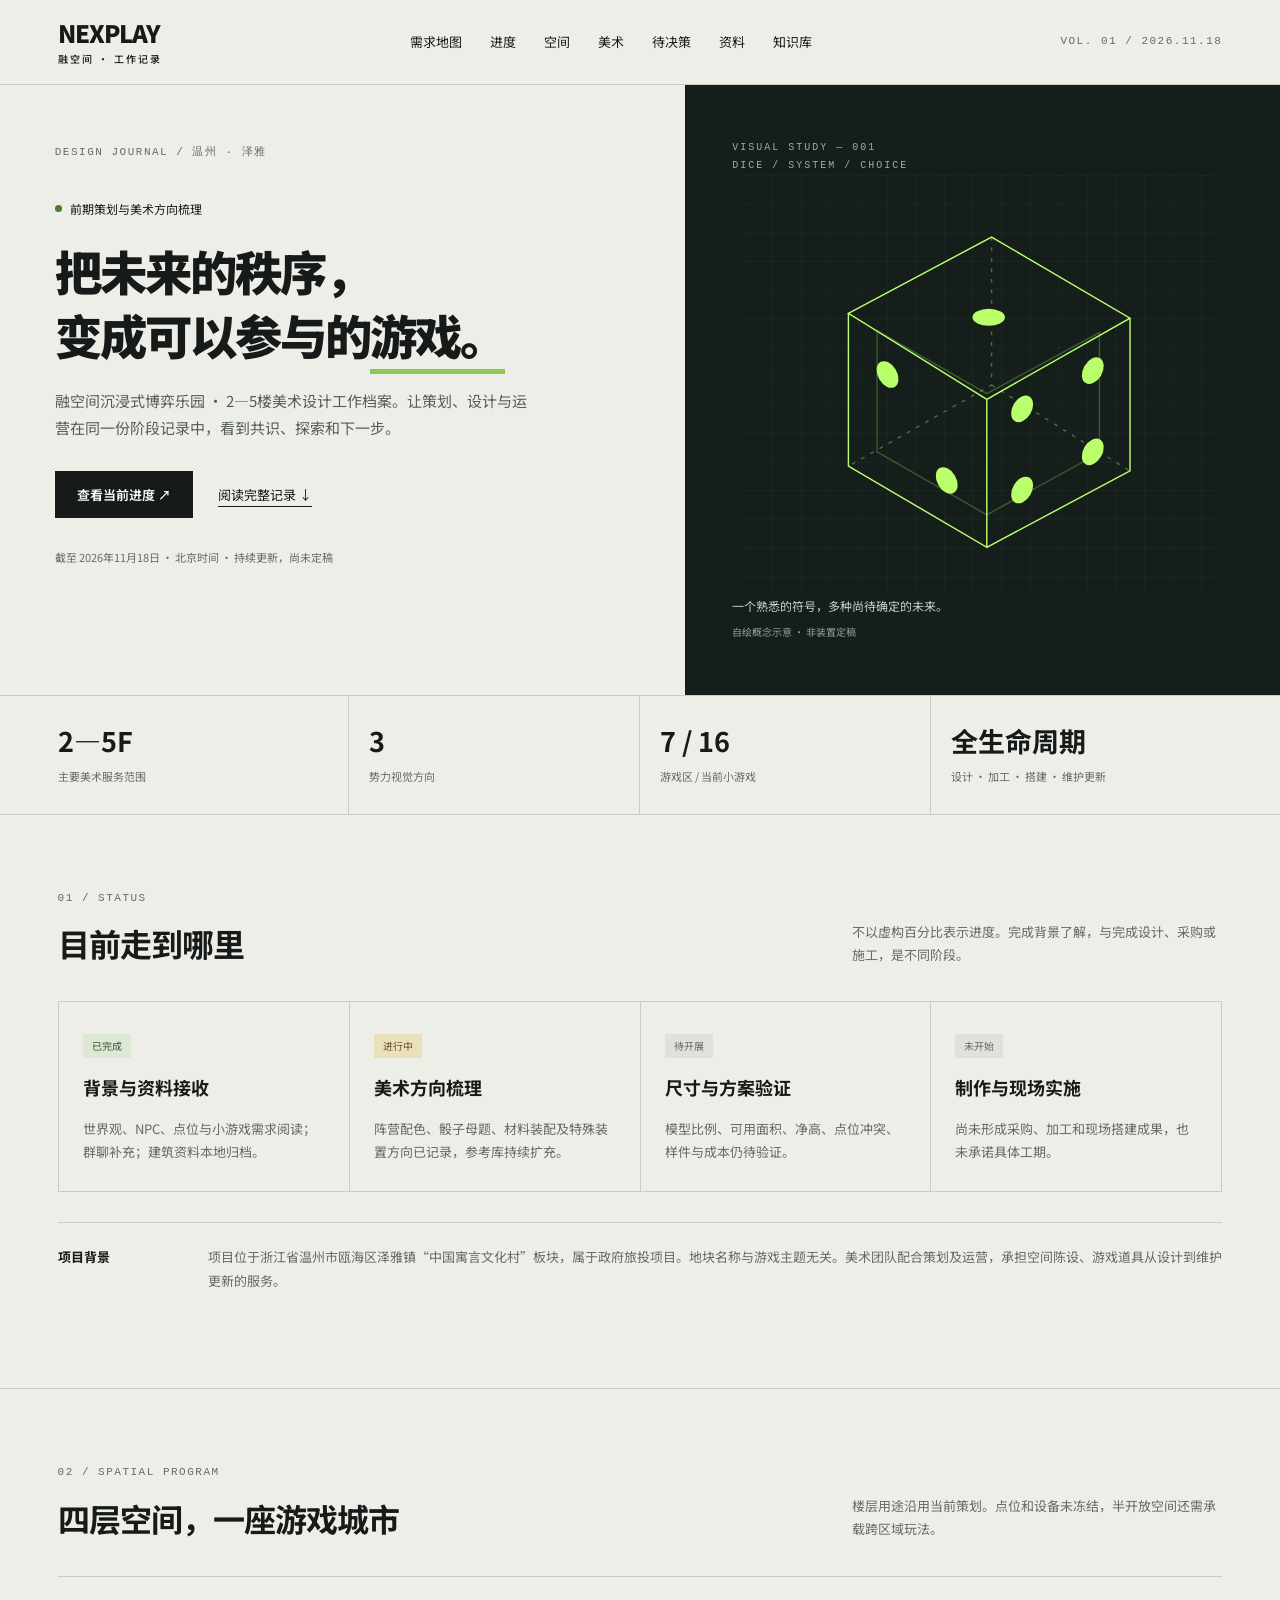
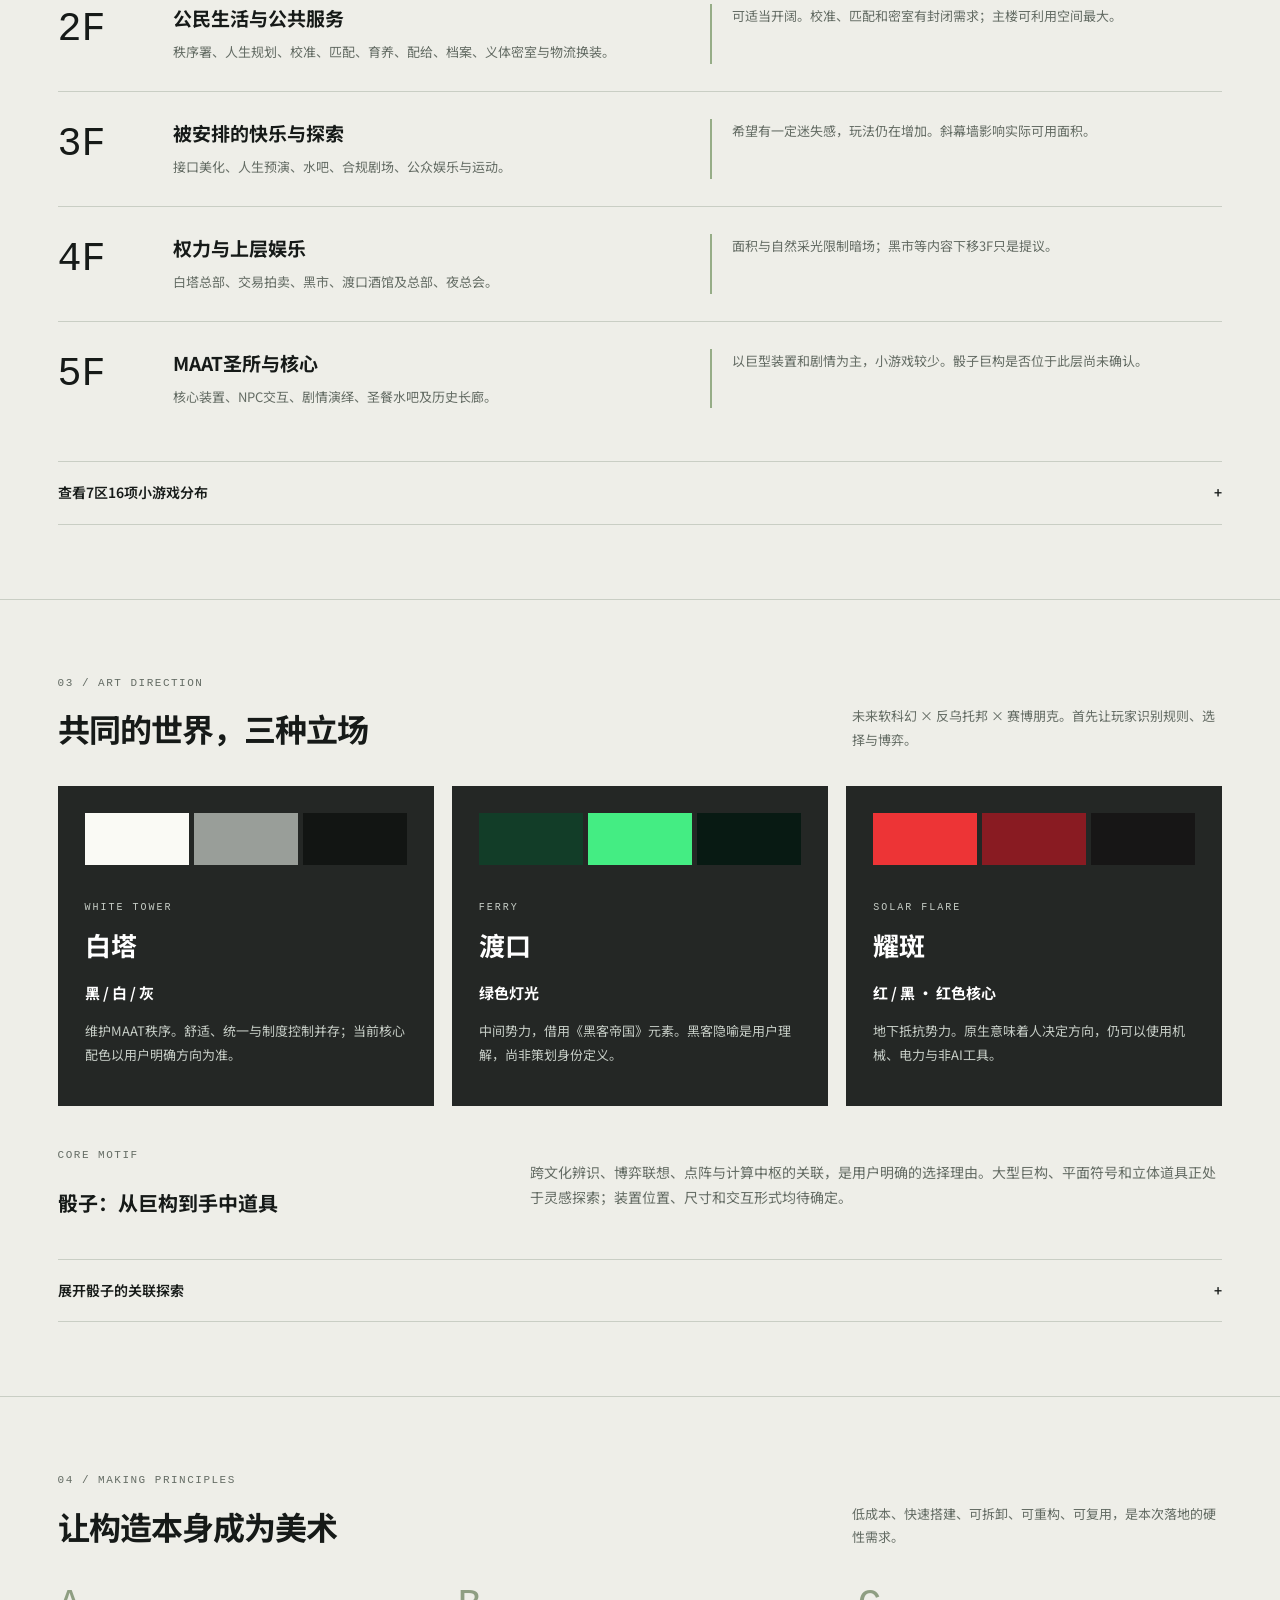
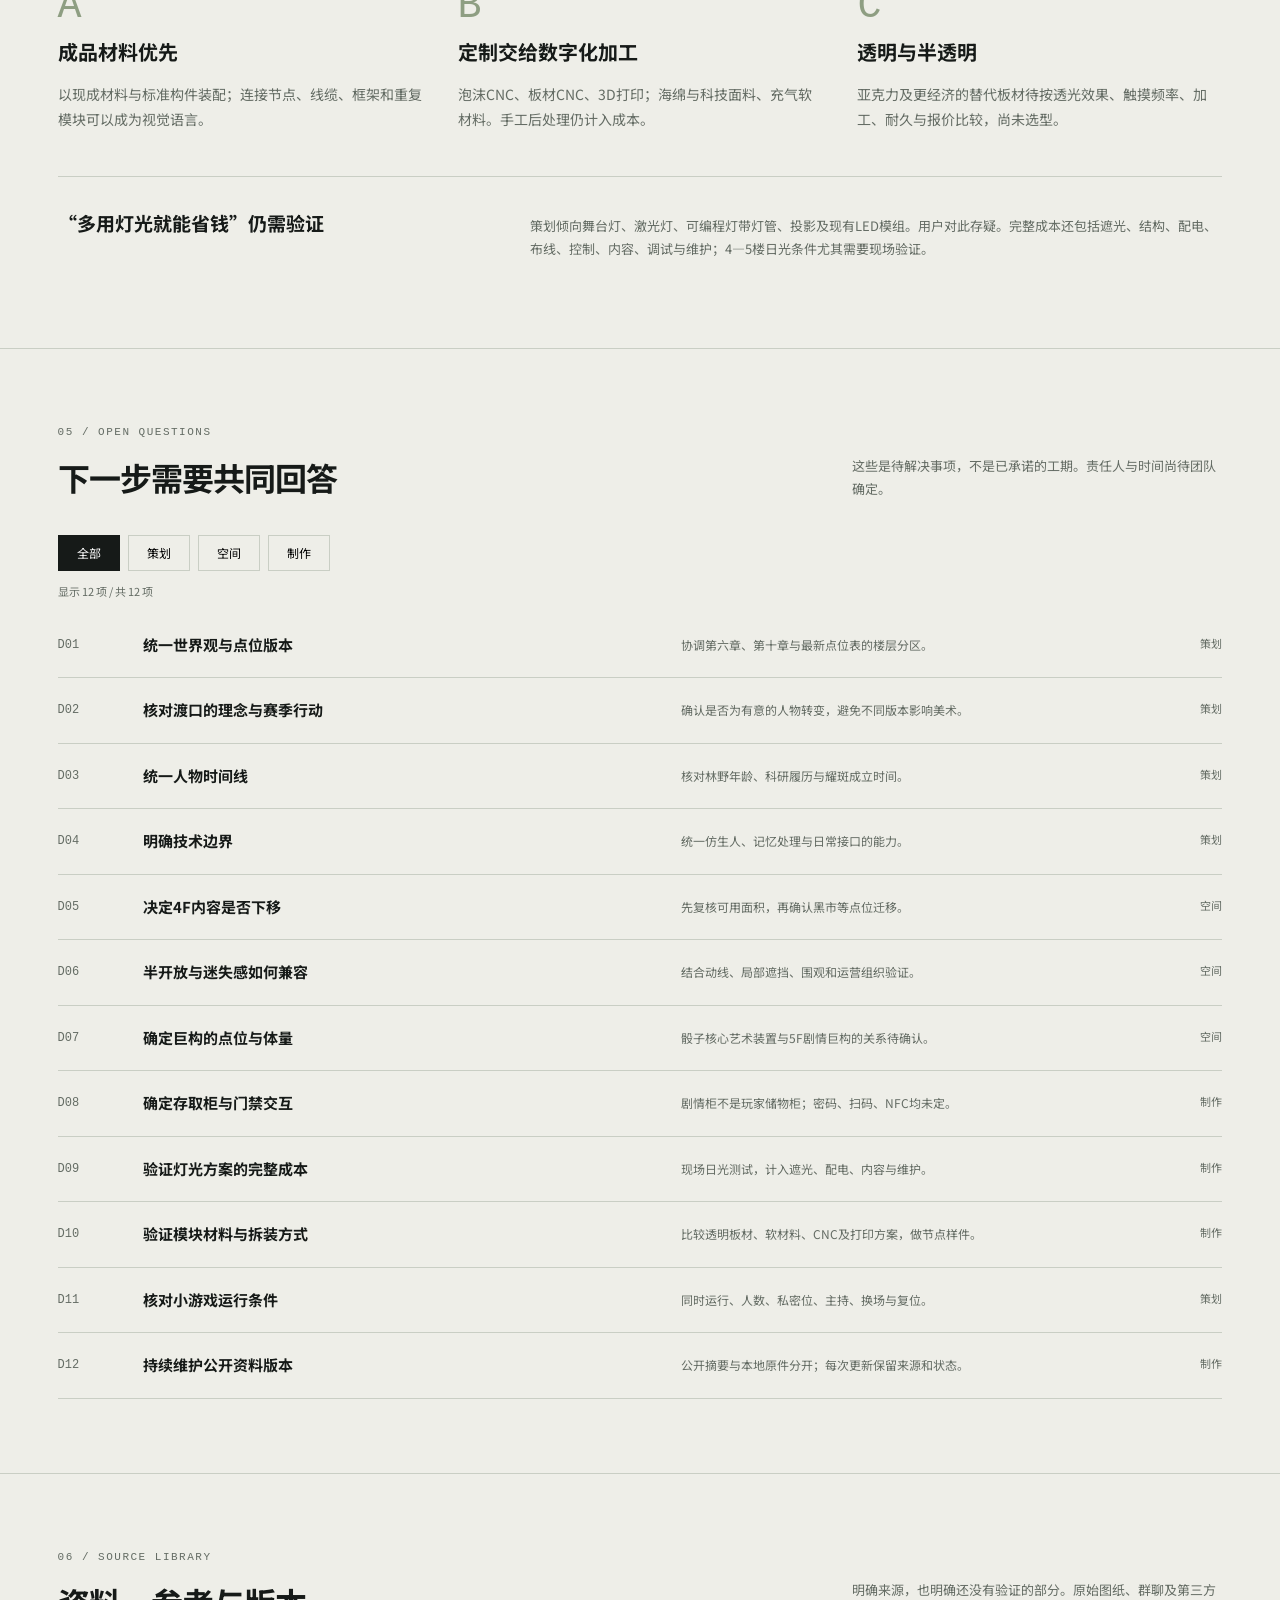
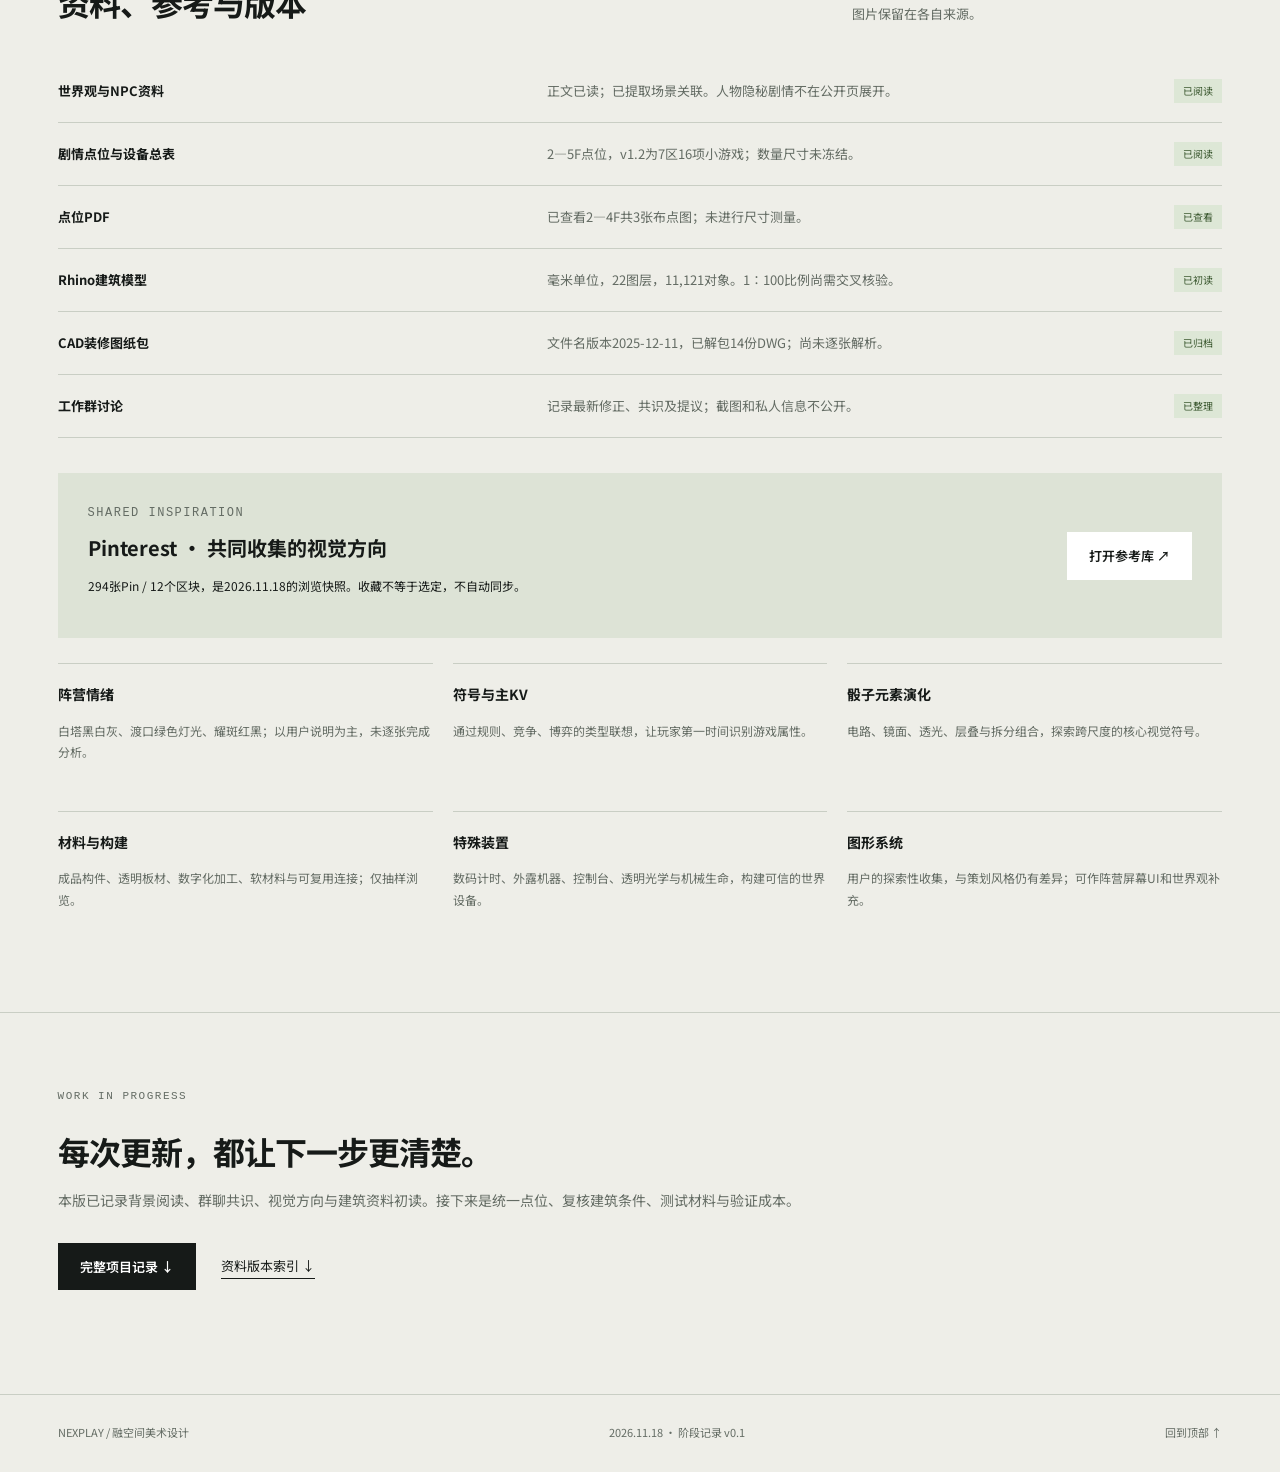
==== commit b98241e4: "新增甲方需求地图：楼层布点、16项设备与成果入口" ====
--- a/index.html
+++ b/index.html
@@ -1,6 +1,6 @@
 <!doctype html>
 <html lang="zh-CN"><head><meta charset="utf-8"><meta name="viewport" content="width=device-width,initial-scale=1"><meta name="description" content="NEXPLAY融空间美术设计阶段记录：项目进度、楼层规划、阵营视觉、材料装配与待决策事项。"><title>NEXPLAY 融空间｜美术工作记录</title><link rel="stylesheet" href="style.css"></head>
-<body><a class="skip" href="#main">跳到正文</a><header><a class="brand" href="#overview">NEXPLAY<span>融空间 · 工作记录</span></a><nav aria-label="主导航"><a href="#progress">进度</a><a href="#spaces">空间</a><a href="#visual">美术</a><a href="#decisions">待决策</a><a href="#sources">资料</a><a href="https://github.com/dongfeng19830925-stack/nexplay-art-progress/blob/main/KNOWLEDGE.md">知识库</a></nav><span class="edition">VOL. 01 / 2026.11.18</span></header>
+<body><a class="skip" href="#main">跳到正文</a><header><a class="brand" href="#overview">NEXPLAY<span>融空间 · 工作记录</span></a><nav aria-label="主导航"><a href="requirements.html">需求地图</a><a href="#progress">进度</a><a href="#spaces">空间</a><a href="#visual">美术</a><a href="#decisions">待决策</a><a href="#sources">资料</a><a href="https://github.com/dongfeng19830925-stack/nexplay-art-progress/blob/main/KNOWLEDGE.md">知识库</a></nav><span class="edition">VOL. 01 / 2026.11.18</span></header>
 <main id="main"><section class="hero" id="overview"><div class="hero-copy"><p class="eyebrow">DESIGN JOURNAL / 温州 · 泽雅</p><p class="phase"><span></span>前期策划与美术方向梳理</p><h1>把未来的秩序，<br>变成可以参与的<span>游戏。</span></h1><p class="intro">融空间沉浸式博弈乐园 · 2—5楼美术设计工作档案。让策划、设计与运营在同一份阶段记录中，看到共识、探索和下一步。</p><div class="hero-actions"><a class="button" href="#progress">查看当前进度 ↗</a><a class="text-link" href="project-record.md">阅读完整记录 ↓</a></div><p class="updated">截至 2026年11月18日 · 北京时间 · 持续更新，尚未定稿</p></div><div class="hero-art" aria-label="骰子点阵与计算模块的概念示意"><div class="coordinate">VISUAL STUDY — 001<br>DICE / SYSTEM / CHOICE</div><svg viewBox="0 0 500 440" role="img" aria-label="线框骰子示意"><defs><pattern id="grid" width="30" height="30" patternUnits="userSpaceOnUse"><path d="M 30 0 L 0 0 0 30" fill="none" stroke="#ffffff" stroke-opacity=".06"/></pattern></defs><rect width="500" height="440" fill="url(#grid)"/><g stroke="#b9ff6b" stroke-width="1.5" fill="none"><path d="M110 145 260 65 405 150 255 235Z M110 145V305L255 390V235 M405 150V310L255 390"/><path d="m140 163 115 66 118-64v126l-118 65-115-66Z" opacity=".25"/><path d="M260 65V220L110 305M260 220l145 90" stroke-dasharray="4 7" opacity=".35"/></g><g fill="#b9ff6b"><ellipse cx="257" cy="149" rx="17" ry="9"/><ellipse cx="151" cy="209" rx="10" ry="15" transform="rotate(-30 151 209)"/><ellipse cx="213" cy="320" rx="10" ry="15" transform="rotate(-30 213 320)"/><ellipse cx="292" cy="245" rx="10" ry="15" transform="rotate(30 292 245)"/><ellipse cx="366" cy="205" rx="10" ry="15" transform="rotate(30 366 205)"/><ellipse cx="292" cy="330" rx="10" ry="15" transform="rotate(30 292 330)"/><ellipse cx="366" cy="290" rx="10" ry="15" transform="rotate(30 366 290)"/></g></svg><div class="art-caption">一个熟悉的符号，多种尚待确定的未来。<small>自绘概念示意 · 非装置定稿</small></div></div></section>
 <section class="facts" aria-label="项目范围"><div><b>2—5F</b><span>主要美术服务范围</span></div><div><b>3</b><span>势力视觉方向</span></div><div><b>7 / 16</b><span>游戏区 / 当前小游戏</span></div><div><b>全生命周期</b><span>设计 · 加工 · 搭建 · 维护更新</span></div></section>
 <section class="section" id="progress"><div class="section-head"><div><p class="eyebrow">01 / STATUS</p><h2>目前走到哪里</h2></div><p>不以虚构百分比表示进度。完成背景了解，与完成设计、采购或施工，是不同阶段。</p></div><div id="milestones" class="milestones"></div><div class="scope"><b>项目背景</b><p>项目位于浙江省温州市瓯海区泽雅镇“中国寓言文化村”板块，属于政府旅投项目。地块名称与游戏主题无关。美术团队配合策划及运营，承担空间陈设、游戏道具从设计到维护更新的服务。</p></div></section>
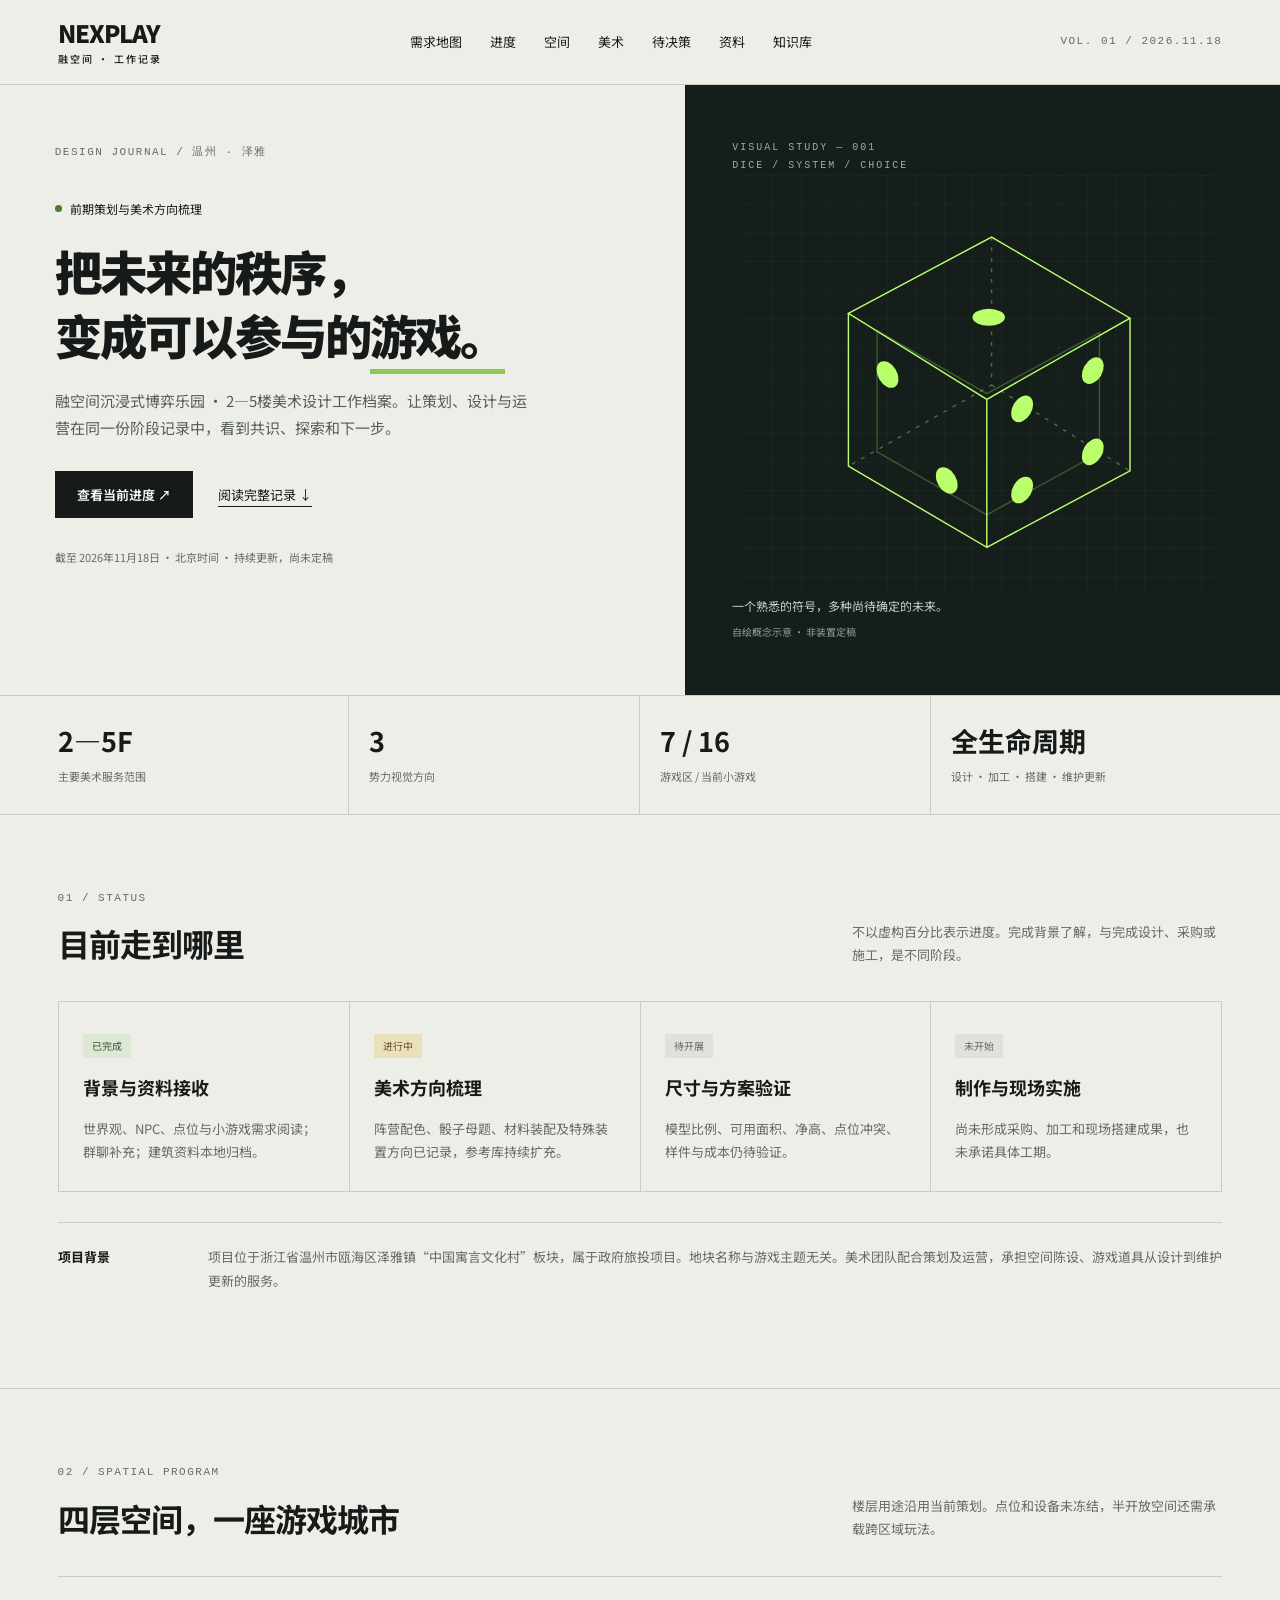
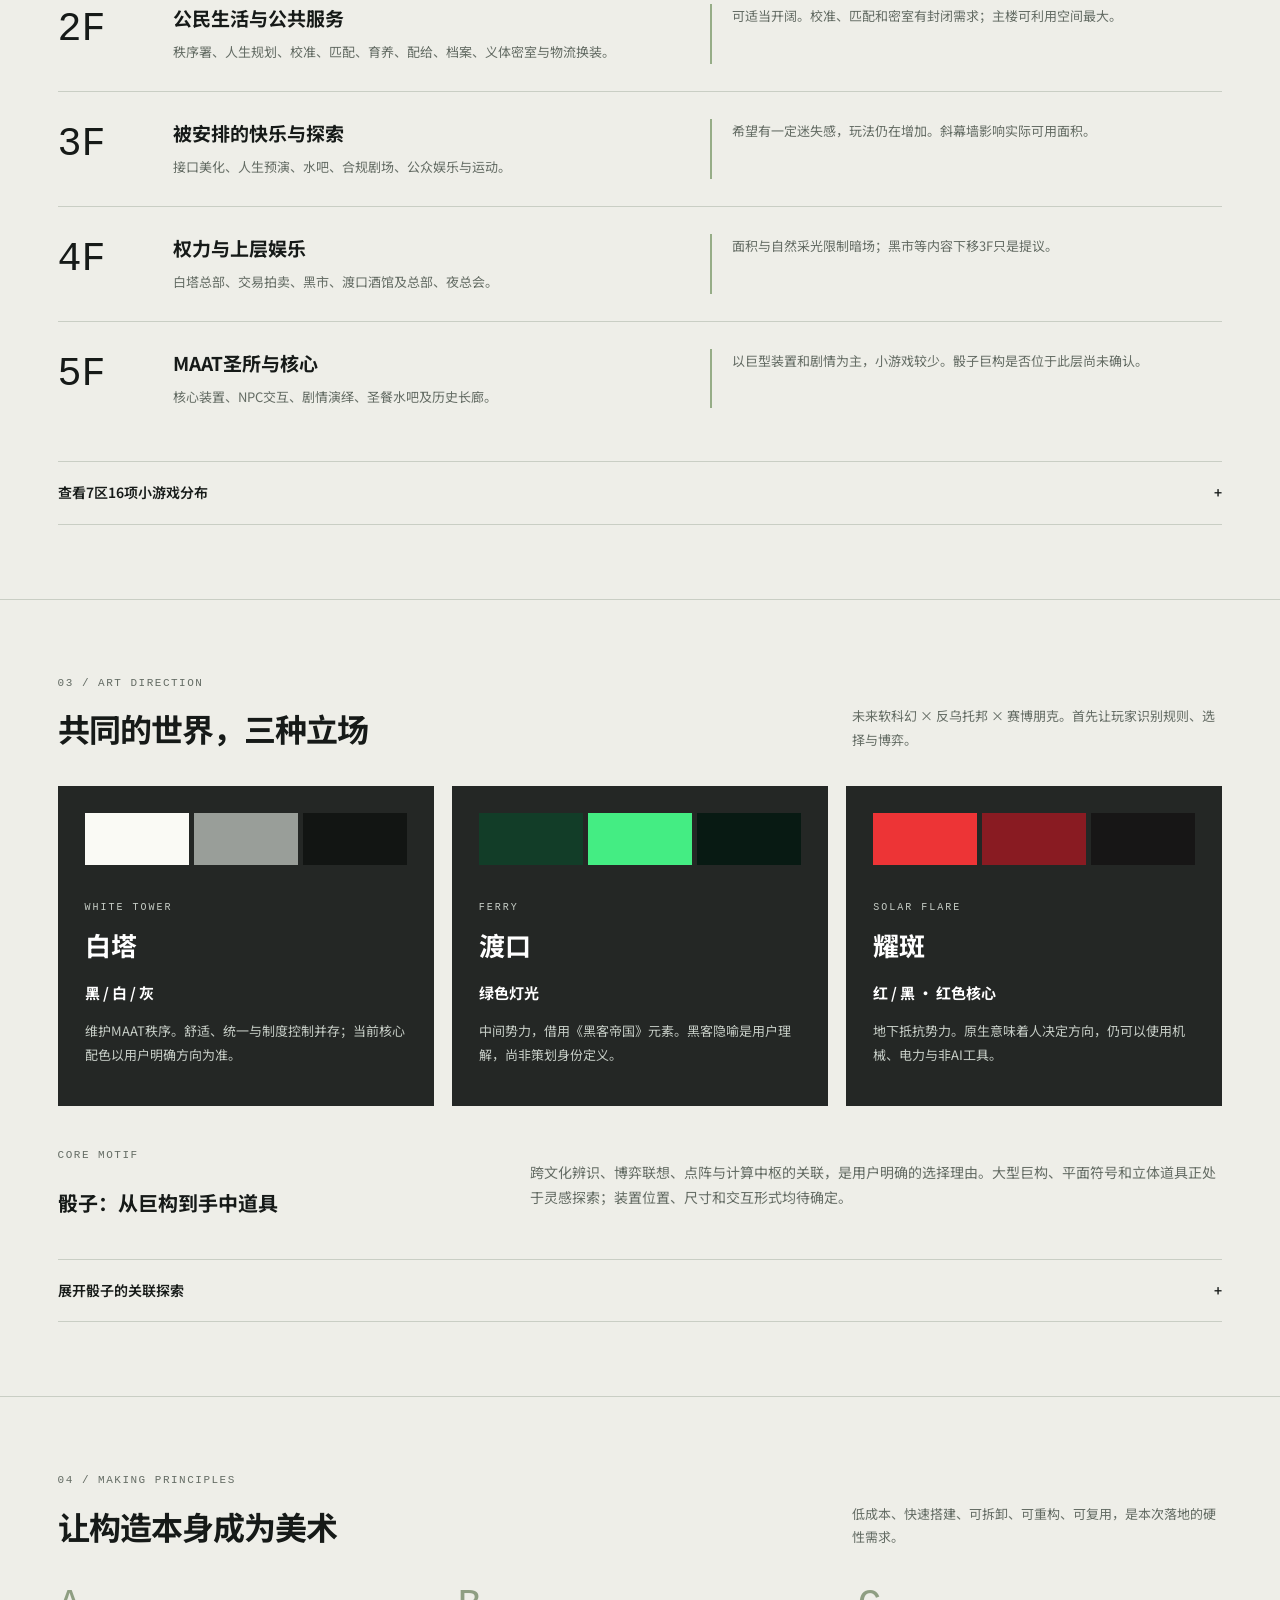
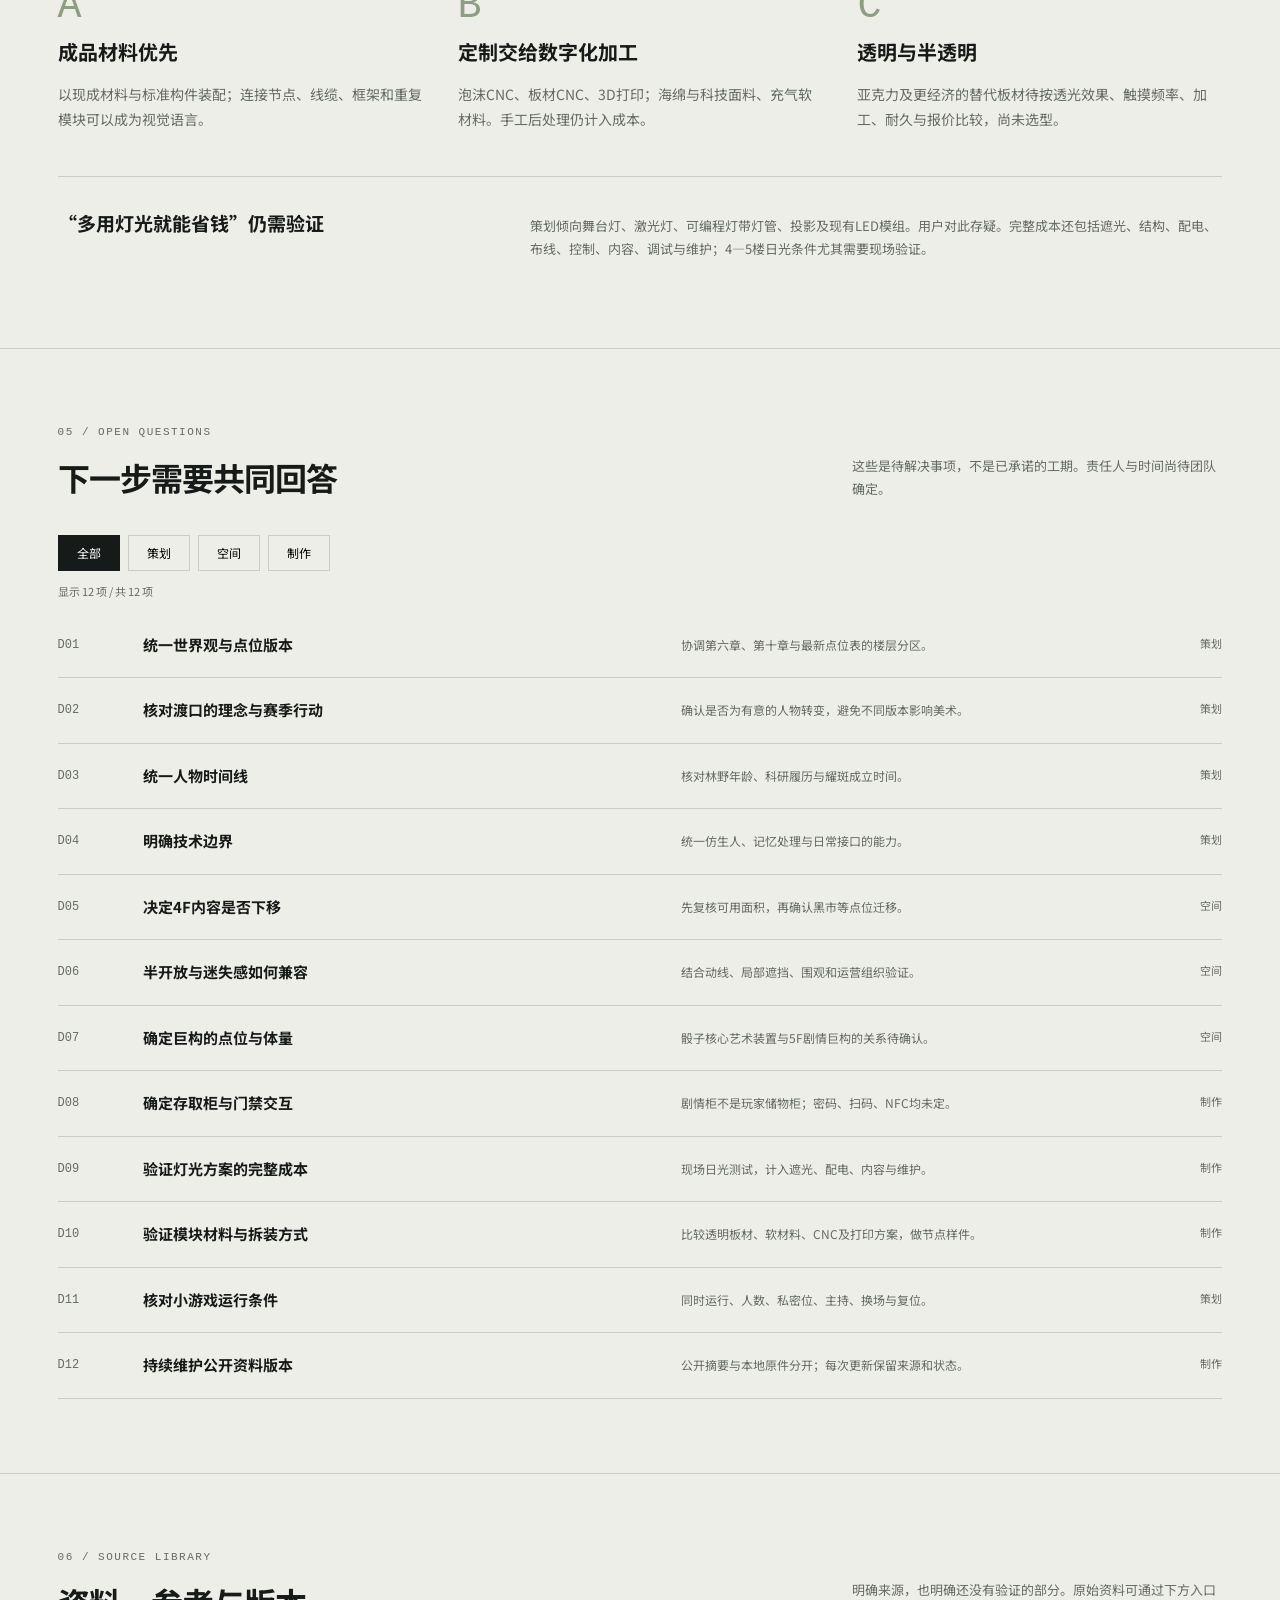
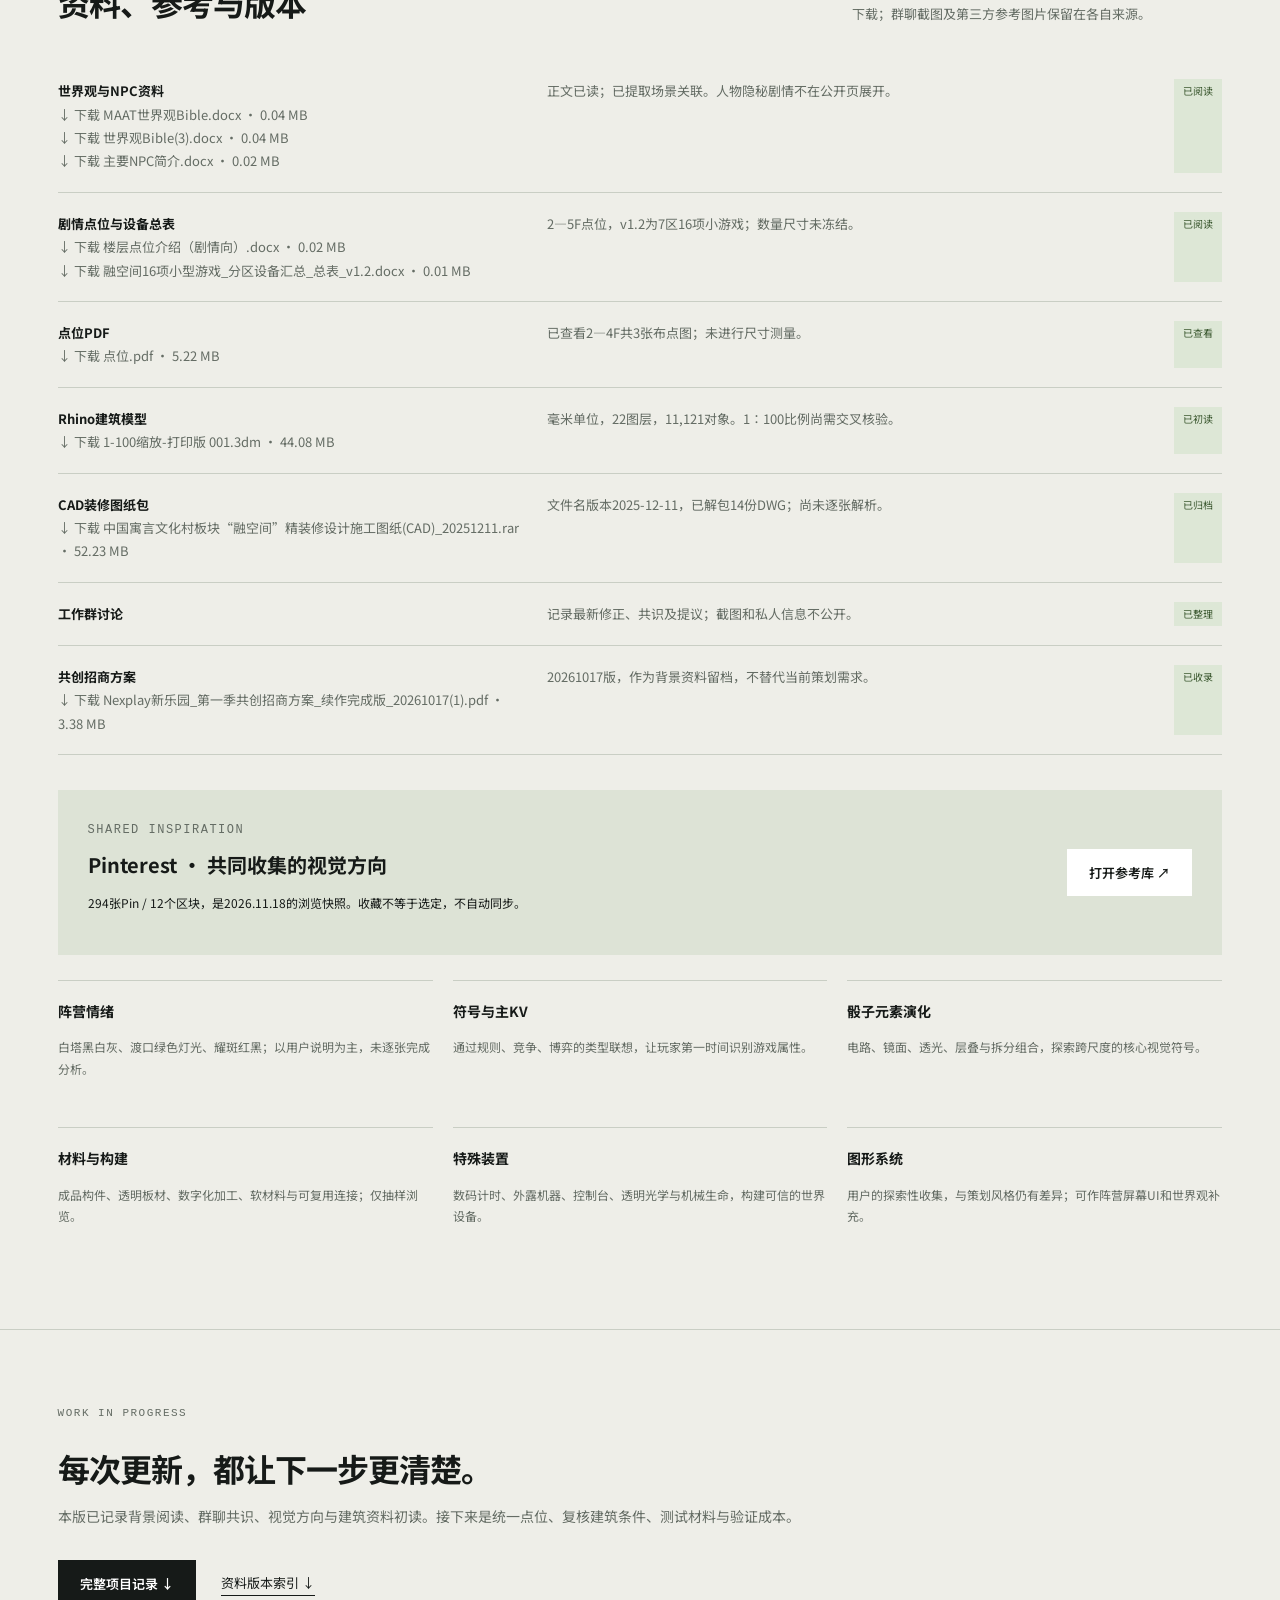
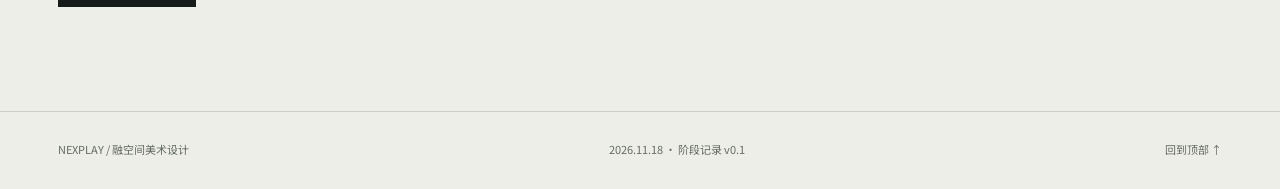
==== commit 3fd0403c: "Publish OSS source library downloads" ====
--- a/index.html
+++ b/index.html
@@ -1,13 +1,13 @@
-<!doctype html>
-<html lang="zh-CN"><head><meta charset="utf-8"><meta name="viewport" content="width=device-width,initial-scale=1"><meta name="description" content="NEXPLAY融空间美术设计阶段记录：项目进度、楼层规划、阵营视觉、材料装配与待决策事项。"><title>NEXPLAY 融空间｜美术工作记录</title><link rel="stylesheet" href="style.css"></head>
-<body><a class="skip" href="#main">跳到正文</a><header><a class="brand" href="#overview">NEXPLAY<span>融空间 · 工作记录</span></a><nav aria-label="主导航"><a href="requirements.html">需求地图</a><a href="#progress">进度</a><a href="#spaces">空间</a><a href="#visual">美术</a><a href="#decisions">待决策</a><a href="#sources">资料</a><a href="https://github.com/dongfeng19830925-stack/nexplay-art-progress/blob/main/KNOWLEDGE.md">知识库</a></nav><span class="edition">VOL. 01 / 2026.11.18</span></header>
-<main id="main"><section class="hero" id="overview"><div class="hero-copy"><p class="eyebrow">DESIGN JOURNAL / 温州 · 泽雅</p><p class="phase"><span></span>前期策划与美术方向梳理</p><h1>把未来的秩序，<br>变成可以参与的<span>游戏。</span></h1><p class="intro">融空间沉浸式博弈乐园 · 2—5楼美术设计工作档案。让策划、设计与运营在同一份阶段记录中，看到共识、探索和下一步。</p><div class="hero-actions"><a class="button" href="#progress">查看当前进度 ↗</a><a class="text-link" href="project-record.md">阅读完整记录 ↓</a></div><p class="updated">截至 2026年11月18日 · 北京时间 · 持续更新，尚未定稿</p></div><div class="hero-art" aria-label="骰子点阵与计算模块的概念示意"><div class="coordinate">VISUAL STUDY — 001<br>DICE / SYSTEM / CHOICE</div><svg viewBox="0 0 500 440" role="img" aria-label="线框骰子示意"><defs><pattern id="grid" width="30" height="30" patternUnits="userSpaceOnUse"><path d="M 30 0 L 0 0 0 30" fill="none" stroke="#ffffff" stroke-opacity=".06"/></pattern></defs><rect width="500" height="440" fill="url(#grid)"/><g stroke="#b9ff6b" stroke-width="1.5" fill="none"><path d="M110 145 260 65 405 150 255 235Z M110 145V305L255 390V235 M405 150V310L255 390"/><path d="m140 163 115 66 118-64v126l-118 65-115-66Z" opacity=".25"/><path d="M260 65V220L110 305M260 220l145 90" stroke-dasharray="4 7" opacity=".35"/></g><g fill="#b9ff6b"><ellipse cx="257" cy="149" rx="17" ry="9"/><ellipse cx="151" cy="209" rx="10" ry="15" transform="rotate(-30 151 209)"/><ellipse cx="213" cy="320" rx="10" ry="15" transform="rotate(-30 213 320)"/><ellipse cx="292" cy="245" rx="10" ry="15" transform="rotate(30 292 245)"/><ellipse cx="366" cy="205" rx="10" ry="15" transform="rotate(30 366 205)"/><ellipse cx="292" cy="330" rx="10" ry="15" transform="rotate(30 292 330)"/><ellipse cx="366" cy="290" rx="10" ry="15" transform="rotate(30 366 290)"/></g></svg><div class="art-caption">一个熟悉的符号，多种尚待确定的未来。<small>自绘概念示意 · 非装置定稿</small></div></div></section>
-<section class="facts" aria-label="项目范围"><div><b>2—5F</b><span>主要美术服务范围</span></div><div><b>3</b><span>势力视觉方向</span></div><div><b>7 / 16</b><span>游戏区 / 当前小游戏</span></div><div><b>全生命周期</b><span>设计 · 加工 · 搭建 · 维护更新</span></div></section>
-<section class="section" id="progress"><div class="section-head"><div><p class="eyebrow">01 / STATUS</p><h2>目前走到哪里</h2></div><p>不以虚构百分比表示进度。完成背景了解，与完成设计、采购或施工，是不同阶段。</p></div><div id="milestones" class="milestones"></div><div class="scope"><b>项目背景</b><p>项目位于浙江省温州市瓯海区泽雅镇“中国寓言文化村”板块，属于政府旅投项目。地块名称与游戏主题无关。美术团队配合策划及运营，承担空间陈设、游戏道具从设计到维护更新的服务。</p></div></section>
-<section class="section" id="spaces"><div class="section-head"><div><p class="eyebrow">02 / SPATIAL PROGRAM</p><h2>四层空间，一座游戏城市</h2></div><p>楼层用途沿用当前策划。点位和设备未冻结，半开放空间还需承载跨区域玩法。</p></div><div id="floors" class="floors"></div><details class="detail"><summary>查看7区16项小游戏分布 <span>+</span></summary><div id="games"></div><p class="note">数量来自v1.2设备总表，不代表项目全部互动或完整制作量。并发人数、主持流程、换场与复位待核对。</p></details></section>
-<section class="section" id="visual"><div class="section-head"><div><p class="eyebrow">03 / ART DIRECTION</p><h2>共同的世界，三种立场</h2></div><p>未来软科幻 × 反乌托邦 × 赛博朋克。首先让玩家识别规则、选择与博弈。</p></div><div id="factions" class="factions"></div><div class="dice-note"><div><p class="eyebrow">CORE MOTIF</p><h3>骰子：从巨构到手中道具</h3></div><p>跨文化辨识、博弈联想、点阵与计算中枢的关联，是用户明确的选择理由。大型巨构、平面符号和立体道具正处于灵感探索；装置位置、尺寸和交互形式均待确定。</p></div><details class="detail"><summary>展开骰子的关联探索 <span>+</span></summary><p>随机与最优人生；看不见的骰子面与隐藏规则；点阵到电路、神经节点；谁拥有投掷权；人进入骰子的尺度转换；同一形体在不同阵营的演化。</p><p class="note">上述为讨论中的创意发散，尚未转为策划设定或制作任务。</p></details></section>
-<section class="section" id="making"><div class="section-head"><div><p class="eyebrow">04 / MAKING PRINCIPLES</p><h2>让构造本身成为美术</h2></div><p>低成本、快速搭建、可拆卸、可重构、可复用，是本次落地的硬性需求。</p></div><div class="making-grid"><article><span class="number">A</span><h3>成品材料优先</h3><p>以现成材料与标准构件装配；连接节点、线缆、框架和重复模块可以成为视觉语言。</p></article><article><span class="number">B</span><h3>定制交给数字化加工</h3><p>泡沫CNC、板材CNC、3D打印；海绵与科技面料、充气软材料。手工后处理仍计入成本。</p></article><article><span class="number">C</span><h3>透明与半透明</h3><p>亚克力及更经济的替代板材待按透光效果、触摸频率、加工、耐久与报价比较，尚未选型。</p></article></div><div class="cost-note"><h3>“多用灯光就能省钱”仍需验证</h3><p>策划倾向舞台灯、激光灯、可编程灯带灯管、投影及现有LED模组。用户对此存疑。完整成本还包括遮光、结构、配电、布线、控制、内容、调试与维护；4—5楼日光条件尤其需要现场验证。</p></div></section>
-<section class="section" id="decisions"><div class="section-head"><div><p class="eyebrow">05 / OPEN QUESTIONS</p><h2>下一步需要共同回答</h2></div><p>这些是待解决事项，不是已承诺的工期。责任人与时间尚待团队确定。</p></div><div class="filters" role="group" aria-label="筛选待办"><button class="active" data-filter="全部" aria-pressed="true">全部</button><button data-filter="策划" aria-pressed="false">策划</button><button data-filter="空间" aria-pressed="false">空间</button><button data-filter="制作" aria-pressed="false">制作</button></div><p id="result-count" class="note" aria-live="polite"></p><div id="decision-list" class="decision-list"></div></section>
-<section class="section" id="sources"><div class="section-head"><div><p class="eyebrow">06 / SOURCE LIBRARY</p><h2>资料、参考与版本</h2></div><p>明确来源，也明确还没有验证的部分。原始图纸、群聊及第三方图片保留在各自来源。</p></div><div id="sources-list"></div><div class="reference"><div><p class="eyebrow">SHARED INSPIRATION</p><h3>Pinterest · 共同收集的视觉方向</h3><p>294张Pin / 12个区块，是2026.11.18的浏览快照。收藏不等于选定，不自动同步。</p></div><a class="button light" href="https://www.pinterest.com/dongfeng19830925/nexplay2026-%E7%BE%8E%E6%9C%AF%E8%AE%BE%E8%AE%A1/" target="_blank" rel="noopener">打开参考库 ↗</a></div><div id="boards" class="boards"></div></section>
-<section class="section closing"><p class="eyebrow">WORK IN PROGRESS</p><h2>每次更新，都让下一步更清楚。</h2><p>本版已记录背景阅读、群聊共识、视觉方向与建筑资料初读。接下来是统一点位、复核建筑条件、测试材料与验证成本。</p><div class="hero-actions"><a class="button" href="project-record.md">完整项目记录 ↓</a><a class="text-link" href="source-index.md">资料版本索引 ↓</a></div></section></main><footer><span>NEXPLAY / 融空间美术设计</span><span>2026.11.18 · 阶段记录 v0.1</span><a href="#overview">回到顶部 ↑</a></footer><script src="data.js"></script><script src="app.js"></script></body></html>
+<!doctype html>
+<html lang="zh-CN"><head><meta charset="utf-8"><meta name="viewport" content="width=device-width,initial-scale=1"><meta name="description" content="NEXPLAY融空间美术设计阶段记录：项目进度、楼层规划、阵营视觉、材料装配与待决策事项。"><title>NEXPLAY 融空间｜美术工作记录</title><link rel="stylesheet" href="style.css"></head>
+<body><a class="skip" href="#main">跳到正文</a><header><a class="brand" href="#overview">NEXPLAY<span>融空间 · 工作记录</span></a><nav aria-label="主导航"><a href="requirements.html">需求地图</a><a href="#progress">进度</a><a href="#spaces">空间</a><a href="#visual">美术</a><a href="#decisions">待决策</a><a href="#sources">资料</a><a href="https://github.com/dongfeng19830925-stack/nexplay-art-progress/blob/main/KNOWLEDGE.md">知识库</a></nav><span class="edition">VOL. 01 / 2026.11.18</span></header>
+<main id="main"><section class="hero" id="overview"><div class="hero-copy"><p class="eyebrow">DESIGN JOURNAL / 温州 · 泽雅</p><p class="phase"><span></span>前期策划与美术方向梳理</p><h1>把未来的秩序，<br>变成可以参与的<span>游戏。</span></h1><p class="intro">融空间沉浸式博弈乐园 · 2—5楼美术设计工作档案。让策划、设计与运营在同一份阶段记录中，看到共识、探索和下一步。</p><div class="hero-actions"><a class="button" href="#progress">查看当前进度 ↗</a><a class="text-link" href="project-record.md">阅读完整记录 ↓</a></div><p class="updated">截至 2026年11月18日 · 北京时间 · 持续更新，尚未定稿</p></div><div class="hero-art" aria-label="骰子点阵与计算模块的概念示意"><div class="coordinate">VISUAL STUDY — 001<br>DICE / SYSTEM / CHOICE</div><svg viewBox="0 0 500 440" role="img" aria-label="线框骰子示意"><defs><pattern id="grid" width="30" height="30" patternUnits="userSpaceOnUse"><path d="M 30 0 L 0 0 0 30" fill="none" stroke="#ffffff" stroke-opacity=".06"/></pattern></defs><rect width="500" height="440" fill="url(#grid)"/><g stroke="#b9ff6b" stroke-width="1.5" fill="none"><path d="M110 145 260 65 405 150 255 235Z M110 145V305L255 390V235 M405 150V310L255 390"/><path d="m140 163 115 66 118-64v126l-118 65-115-66Z" opacity=".25"/><path d="M260 65V220L110 305M260 220l145 90" stroke-dasharray="4 7" opacity=".35"/></g><g fill="#b9ff6b"><ellipse cx="257" cy="149" rx="17" ry="9"/><ellipse cx="151" cy="209" rx="10" ry="15" transform="rotate(-30 151 209)"/><ellipse cx="213" cy="320" rx="10" ry="15" transform="rotate(-30 213 320)"/><ellipse cx="292" cy="245" rx="10" ry="15" transform="rotate(30 292 245)"/><ellipse cx="366" cy="205" rx="10" ry="15" transform="rotate(30 366 205)"/><ellipse cx="292" cy="330" rx="10" ry="15" transform="rotate(30 292 330)"/><ellipse cx="366" cy="290" rx="10" ry="15" transform="rotate(30 366 290)"/></g></svg><div class="art-caption">一个熟悉的符号，多种尚待确定的未来。<small>自绘概念示意 · 非装置定稿</small></div></div></section>
+<section class="facts" aria-label="项目范围"><div><b>2—5F</b><span>主要美术服务范围</span></div><div><b>3</b><span>势力视觉方向</span></div><div><b>7 / 16</b><span>游戏区 / 当前小游戏</span></div><div><b>全生命周期</b><span>设计 · 加工 · 搭建 · 维护更新</span></div></section>
+<section class="section" id="progress"><div class="section-head"><div><p class="eyebrow">01 / STATUS</p><h2>目前走到哪里</h2></div><p>不以虚构百分比表示进度。完成背景了解，与完成设计、采购或施工，是不同阶段。</p></div><div id="milestones" class="milestones"></div><div class="scope"><b>项目背景</b><p>项目位于浙江省温州市瓯海区泽雅镇“中国寓言文化村”板块，属于政府旅投项目。地块名称与游戏主题无关。美术团队配合策划及运营，承担空间陈设、游戏道具从设计到维护更新的服务。</p></div></section>
+<section class="section" id="spaces"><div class="section-head"><div><p class="eyebrow">02 / SPATIAL PROGRAM</p><h2>四层空间，一座游戏城市</h2></div><p>楼层用途沿用当前策划。点位和设备未冻结，半开放空间还需承载跨区域玩法。</p></div><div id="floors" class="floors"></div><details class="detail"><summary>查看7区16项小游戏分布 <span>+</span></summary><div id="games"></div><p class="note">数量来自v1.2设备总表，不代表项目全部互动或完整制作量。并发人数、主持流程、换场与复位待核对。</p></details></section>
+<section class="section" id="visual"><div class="section-head"><div><p class="eyebrow">03 / ART DIRECTION</p><h2>共同的世界，三种立场</h2></div><p>未来软科幻 × 反乌托邦 × 赛博朋克。首先让玩家识别规则、选择与博弈。</p></div><div id="factions" class="factions"></div><div class="dice-note"><div><p class="eyebrow">CORE MOTIF</p><h3>骰子：从巨构到手中道具</h3></div><p>跨文化辨识、博弈联想、点阵与计算中枢的关联，是用户明确的选择理由。大型巨构、平面符号和立体道具正处于灵感探索；装置位置、尺寸和交互形式均待确定。</p></div><details class="detail"><summary>展开骰子的关联探索 <span>+</span></summary><p>随机与最优人生；看不见的骰子面与隐藏规则；点阵到电路、神经节点；谁拥有投掷权；人进入骰子的尺度转换；同一形体在不同阵营的演化。</p><p class="note">上述为讨论中的创意发散，尚未转为策划设定或制作任务。</p></details></section>
+<section class="section" id="making"><div class="section-head"><div><p class="eyebrow">04 / MAKING PRINCIPLES</p><h2>让构造本身成为美术</h2></div><p>低成本、快速搭建、可拆卸、可重构、可复用，是本次落地的硬性需求。</p></div><div class="making-grid"><article><span class="number">A</span><h3>成品材料优先</h3><p>以现成材料与标准构件装配；连接节点、线缆、框架和重复模块可以成为视觉语言。</p></article><article><span class="number">B</span><h3>定制交给数字化加工</h3><p>泡沫CNC、板材CNC、3D打印；海绵与科技面料、充气软材料。手工后处理仍计入成本。</p></article><article><span class="number">C</span><h3>透明与半透明</h3><p>亚克力及更经济的替代板材待按透光效果、触摸频率、加工、耐久与报价比较，尚未选型。</p></article></div><div class="cost-note"><h3>“多用灯光就能省钱”仍需验证</h3><p>策划倾向舞台灯、激光灯、可编程灯带灯管、投影及现有LED模组。用户对此存疑。完整成本还包括遮光、结构、配电、布线、控制、内容、调试与维护；4—5楼日光条件尤其需要现场验证。</p></div></section>
+<section class="section" id="decisions"><div class="section-head"><div><p class="eyebrow">05 / OPEN QUESTIONS</p><h2>下一步需要共同回答</h2></div><p>这些是待解决事项，不是已承诺的工期。责任人与时间尚待团队确定。</p></div><div class="filters" role="group" aria-label="筛选待办"><button class="active" data-filter="全部" aria-pressed="true">全部</button><button data-filter="策划" aria-pressed="false">策划</button><button data-filter="空间" aria-pressed="false">空间</button><button data-filter="制作" aria-pressed="false">制作</button></div><p id="result-count" class="note" aria-live="polite"></p><div id="decision-list" class="decision-list"></div></section>
+<section class="section" id="sources"><div class="section-head"><div><p class="eyebrow">06 / SOURCE LIBRARY</p><h2>资料、参考与版本</h2></div><p>明确来源，也明确还没有验证的部分。原始资料可通过下方入口下载；群聊截图及第三方参考图片保留在各自来源。</p></div><div id="sources-list"></div><div class="reference"><div><p class="eyebrow">SHARED INSPIRATION</p><h3>Pinterest · 共同收集的视觉方向</h3><p>294张Pin / 12个区块，是2026.11.18的浏览快照。收藏不等于选定，不自动同步。</p></div><a class="button light" href="https://www.pinterest.com/dongfeng19830925/nexplay2026-%E7%BE%8E%E6%9C%AF%E8%AE%BE%E8%AE%A1/" target="_blank" rel="noopener">打开参考库 ↗</a></div><div id="boards" class="boards"></div></section>
+<section class="section closing"><p class="eyebrow">WORK IN PROGRESS</p><h2>每次更新，都让下一步更清楚。</h2><p>本版已记录背景阅读、群聊共识、视觉方向与建筑资料初读。接下来是统一点位、复核建筑条件、测试材料与验证成本。</p><div class="hero-actions"><a class="button" href="project-record.md">完整项目记录 ↓</a><a class="text-link" href="source-index.md">资料版本索引 ↓</a></div></section></main><footer><span>NEXPLAY / 融空间美术设计</span><span>2026.11.18 · 阶段记录 v0.1</span><a href="#overview">回到顶部 ↑</a></footer><script src="data.js"></script><script src="app.js"></script></body></html>
 
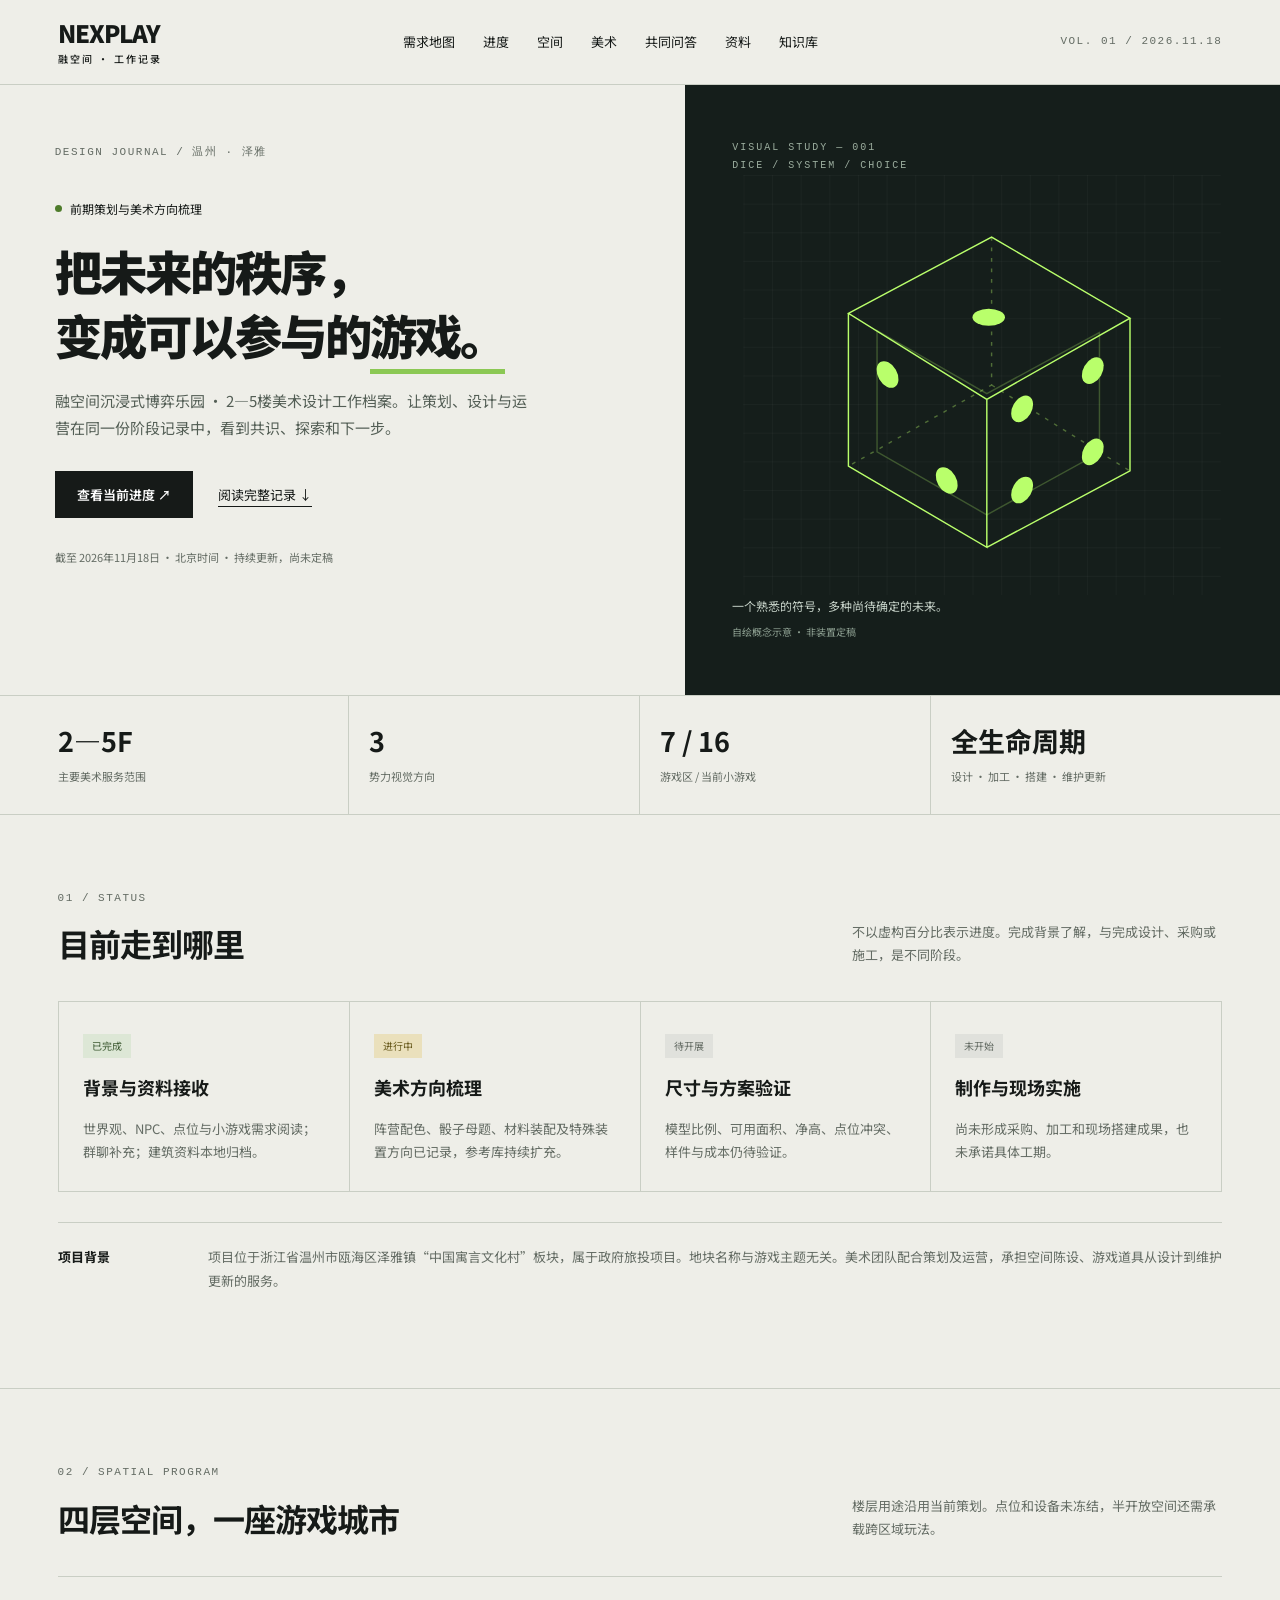
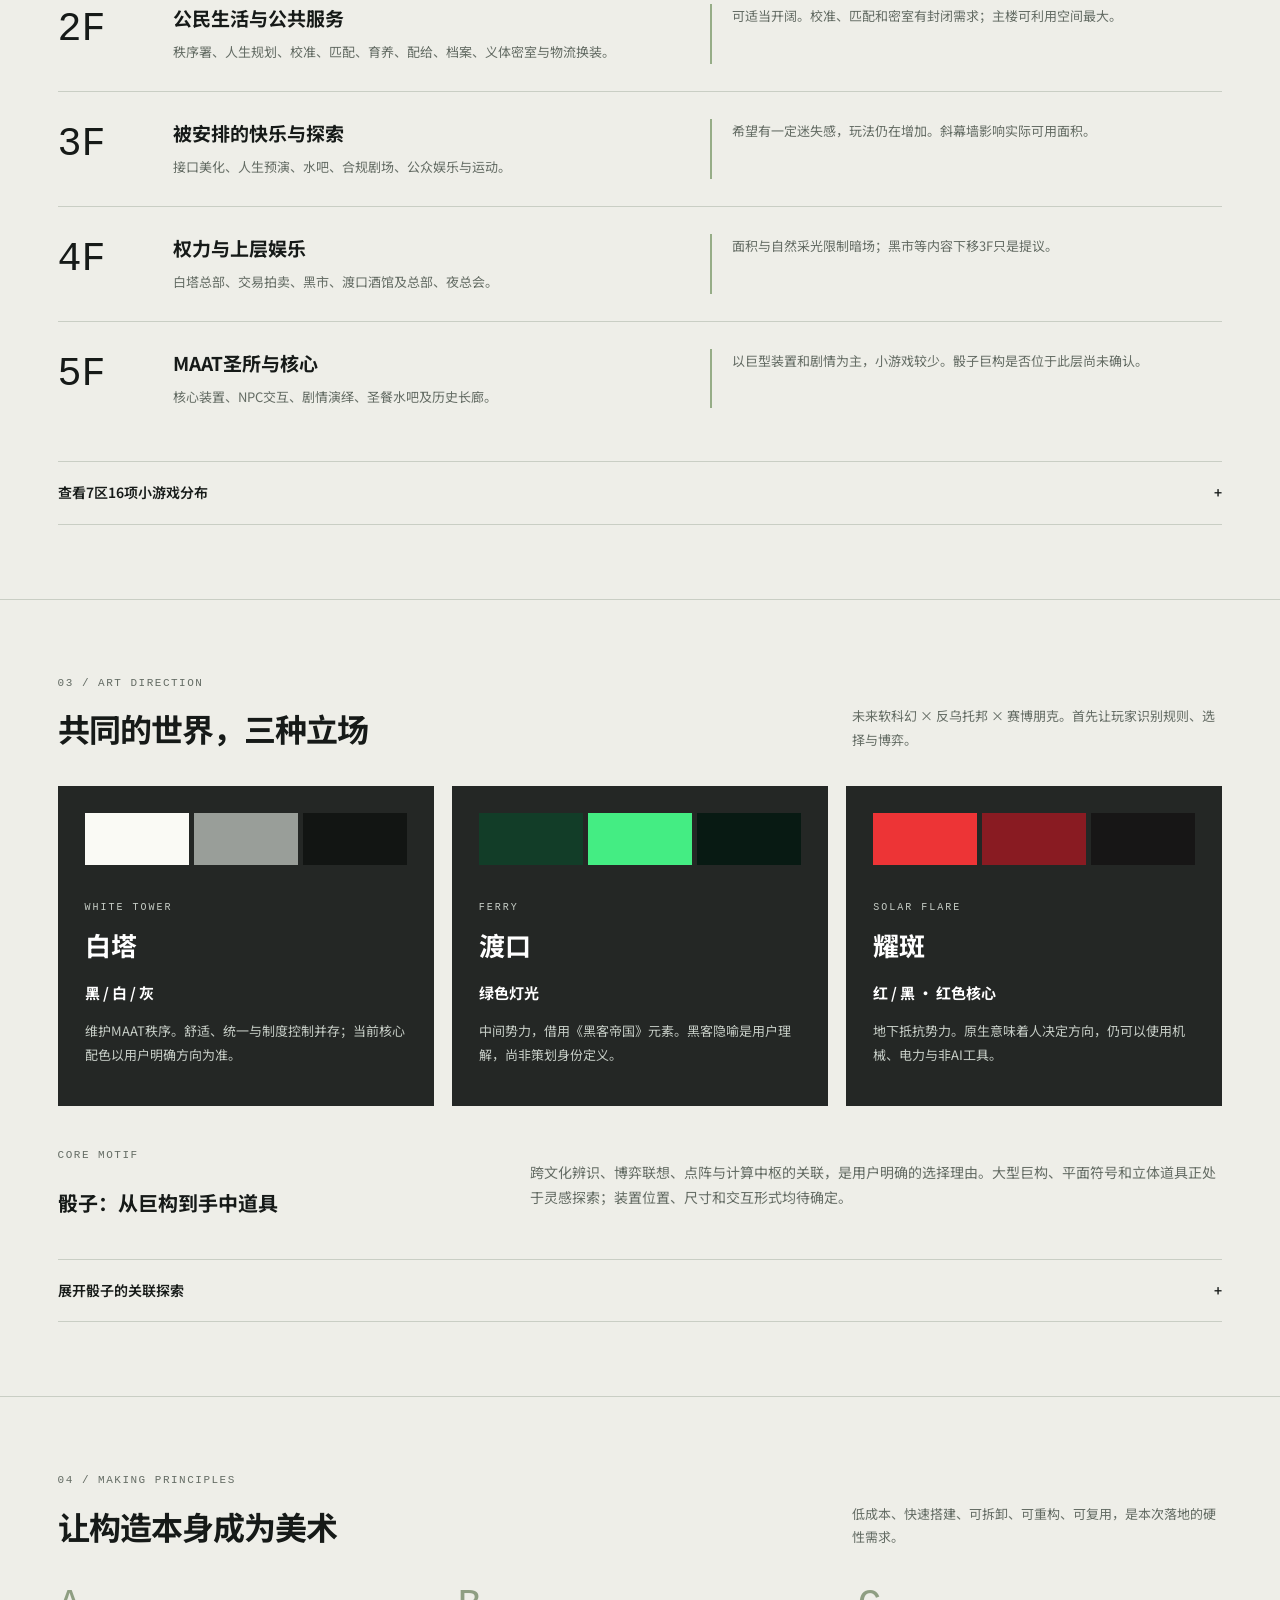
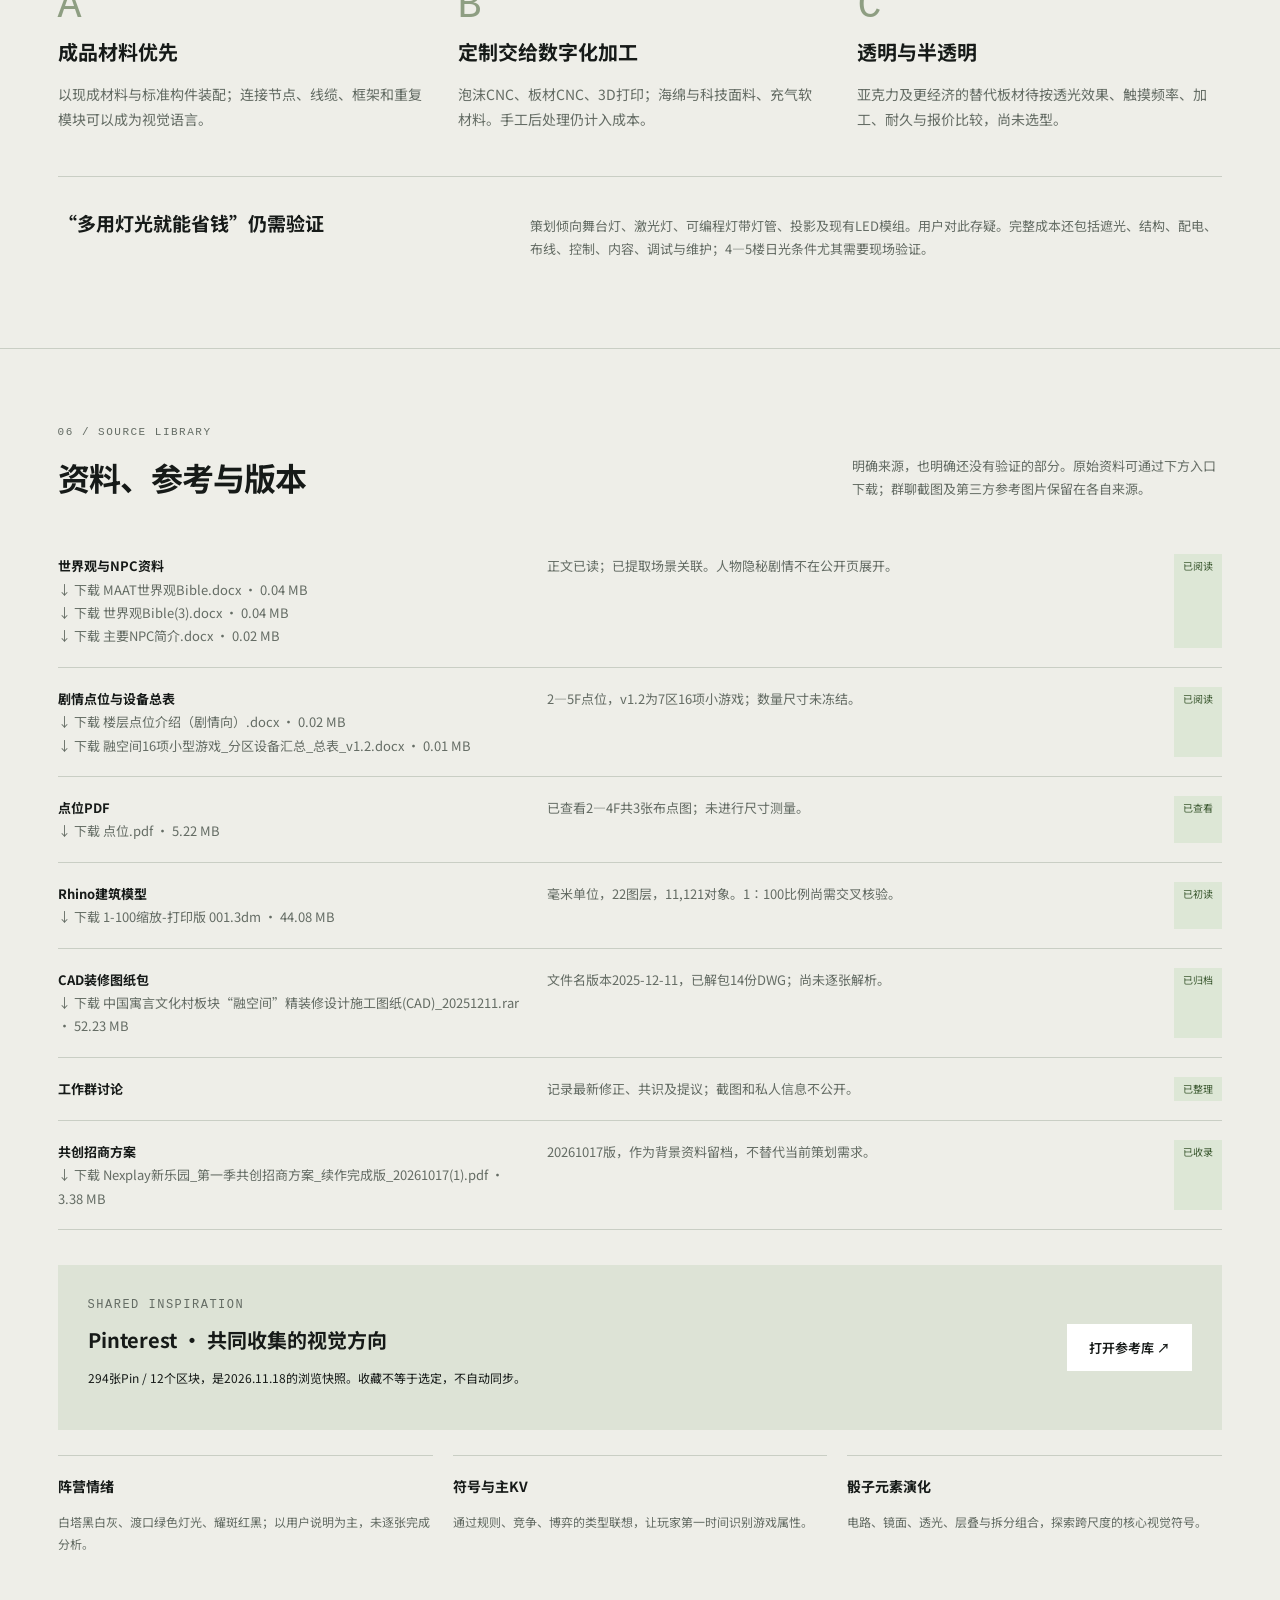
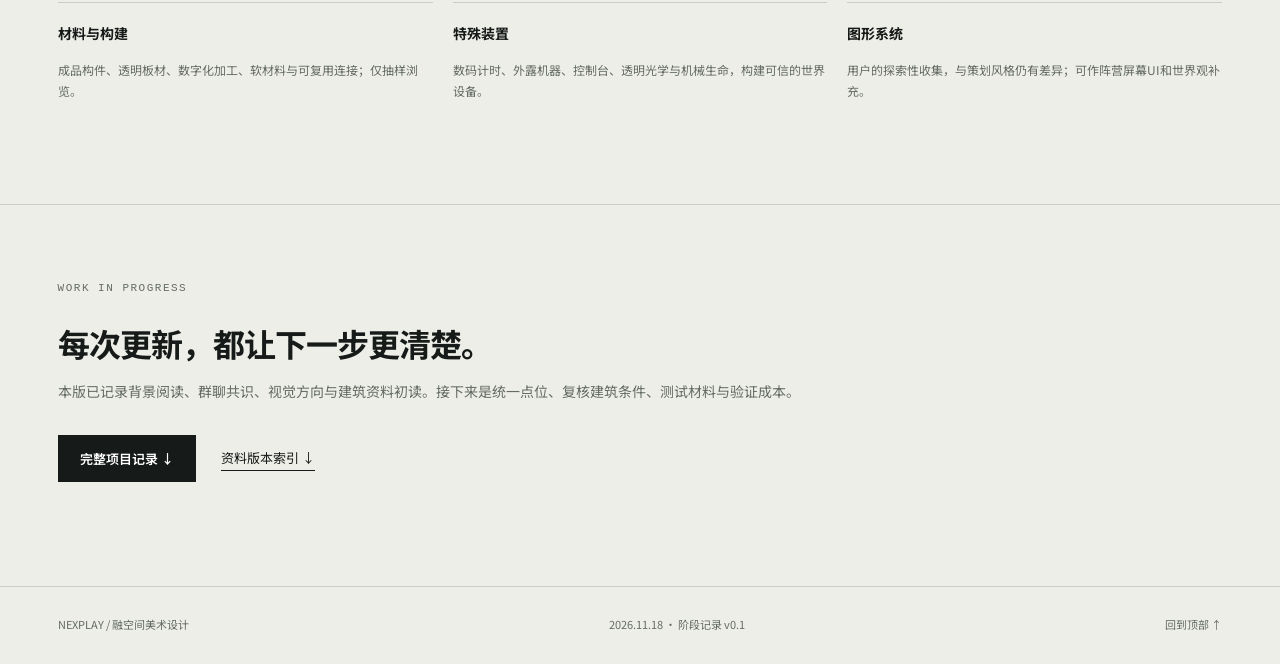
==== commit b0329d9c: "Publish editable topic questions and inline answers" ====
--- a/index.html
+++ b/index.html
@@ -1,13 +1,13 @@
 <!doctype html>
 <html lang="zh-CN"><head><meta charset="utf-8"><meta name="viewport" content="width=device-width,initial-scale=1"><meta name="description" content="NEXPLAY融空间美术设计阶段记录：项目进度、楼层规划、阵营视觉、材料装配与待决策事项。"><title>NEXPLAY 融空间｜美术工作记录</title><link rel="stylesheet" href="style.css"></head>
-<body><a class="skip" href="#main">跳到正文</a><header><a class="brand" href="#overview">NEXPLAY<span>融空间 · 工作记录</span></a><nav aria-label="主导航"><a href="requirements.html">需求地图</a><a href="#progress">进度</a><a href="#spaces">空间</a><a href="#visual">美术</a><a href="#decisions">待决策</a><a href="#sources">资料</a><a href="https://github.com/dongfeng19830925-stack/nexplay-art-progress/blob/main/KNOWLEDGE.md">知识库</a></nav><span class="edition">VOL. 01 / 2026.11.18</span></header>
+<body><a class="skip" href="#main">跳到正文</a><header><a class="brand" href="#overview">NEXPLAY<span>融空间 · 工作记录</span></a><nav aria-label="主导航"><a href="requirements.html">需求地图</a><a href="#progress">进度</a><a href="#spaces">空间</a><a href="#visual">美术</a><a href="questions.html" id="qa-nav">共同问答<span id="qa-badge" hidden></span></a><a href="#sources">资料</a><a href="https://github.com/dongfeng19830925-stack/nexplay-art-progress/blob/main/KNOWLEDGE.md">知识库</a></nav><span class="edition">VOL. 01 / 2026.11.18</span></header>
 <main id="main"><section class="hero" id="overview"><div class="hero-copy"><p class="eyebrow">DESIGN JOURNAL / 温州 · 泽雅</p><p class="phase"><span></span>前期策划与美术方向梳理</p><h1>把未来的秩序，<br>变成可以参与的<span>游戏。</span></h1><p class="intro">融空间沉浸式博弈乐园 · 2—5楼美术设计工作档案。让策划、设计与运营在同一份阶段记录中，看到共识、探索和下一步。</p><div class="hero-actions"><a class="button" href="#progress">查看当前进度 ↗</a><a class="text-link" href="project-record.md">阅读完整记录 ↓</a></div><p class="updated">截至 2026年11月18日 · 北京时间 · 持续更新，尚未定稿</p></div><div class="hero-art" aria-label="骰子点阵与计算模块的概念示意"><div class="coordinate">VISUAL STUDY — 001<br>DICE / SYSTEM / CHOICE</div><svg viewBox="0 0 500 440" role="img" aria-label="线框骰子示意"><defs><pattern id="grid" width="30" height="30" patternUnits="userSpaceOnUse"><path d="M 30 0 L 0 0 0 30" fill="none" stroke="#ffffff" stroke-opacity=".06"/></pattern></defs><rect width="500" height="440" fill="url(#grid)"/><g stroke="#b9ff6b" stroke-width="1.5" fill="none"><path d="M110 145 260 65 405 150 255 235Z M110 145V305L255 390V235 M405 150V310L255 390"/><path d="m140 163 115 66 118-64v126l-118 65-115-66Z" opacity=".25"/><path d="M260 65V220L110 305M260 220l145 90" stroke-dasharray="4 7" opacity=".35"/></g><g fill="#b9ff6b"><ellipse cx="257" cy="149" rx="17" ry="9"/><ellipse cx="151" cy="209" rx="10" ry="15" transform="rotate(-30 151 209)"/><ellipse cx="213" cy="320" rx="10" ry="15" transform="rotate(-30 213 320)"/><ellipse cx="292" cy="245" rx="10" ry="15" transform="rotate(30 292 245)"/><ellipse cx="366" cy="205" rx="10" ry="15" transform="rotate(30 366 205)"/><ellipse cx="292" cy="330" rx="10" ry="15" transform="rotate(30 292 330)"/><ellipse cx="366" cy="290" rx="10" ry="15" transform="rotate(30 366 290)"/></g></svg><div class="art-caption">一个熟悉的符号，多种尚待确定的未来。<small>自绘概念示意 · 非装置定稿</small></div></div></section>
 <section class="facts" aria-label="项目范围"><div><b>2—5F</b><span>主要美术服务范围</span></div><div><b>3</b><span>势力视觉方向</span></div><div><b>7 / 16</b><span>游戏区 / 当前小游戏</span></div><div><b>全生命周期</b><span>设计 · 加工 · 搭建 · 维护更新</span></div></section>
 <section class="section" id="progress"><div class="section-head"><div><p class="eyebrow">01 / STATUS</p><h2>目前走到哪里</h2></div><p>不以虚构百分比表示进度。完成背景了解，与完成设计、采购或施工，是不同阶段。</p></div><div id="milestones" class="milestones"></div><div class="scope"><b>项目背景</b><p>项目位于浙江省温州市瓯海区泽雅镇“中国寓言文化村”板块，属于政府旅投项目。地块名称与游戏主题无关。美术团队配合策划及运营，承担空间陈设、游戏道具从设计到维护更新的服务。</p></div></section>
 <section class="section" id="spaces"><div class="section-head"><div><p class="eyebrow">02 / SPATIAL PROGRAM</p><h2>四层空间，一座游戏城市</h2></div><p>楼层用途沿用当前策划。点位和设备未冻结，半开放空间还需承载跨区域玩法。</p></div><div id="floors" class="floors"></div><details class="detail"><summary>查看7区16项小游戏分布 <span>+</span></summary><div id="games"></div><p class="note">数量来自v1.2设备总表，不代表项目全部互动或完整制作量。并发人数、主持流程、换场与复位待核对。</p></details></section>
 <section class="section" id="visual"><div class="section-head"><div><p class="eyebrow">03 / ART DIRECTION</p><h2>共同的世界，三种立场</h2></div><p>未来软科幻 × 反乌托邦 × 赛博朋克。首先让玩家识别规则、选择与博弈。</p></div><div id="factions" class="factions"></div><div class="dice-note"><div><p class="eyebrow">CORE MOTIF</p><h3>骰子：从巨构到手中道具</h3></div><p>跨文化辨识、博弈联想、点阵与计算中枢的关联，是用户明确的选择理由。大型巨构、平面符号和立体道具正处于灵感探索；装置位置、尺寸和交互形式均待确定。</p></div><details class="detail"><summary>展开骰子的关联探索 <span>+</span></summary><p>随机与最优人生；看不见的骰子面与隐藏规则；点阵到电路、神经节点；谁拥有投掷权；人进入骰子的尺度转换；同一形体在不同阵营的演化。</p><p class="note">上述为讨论中的创意发散，尚未转为策划设定或制作任务。</p></details></section>
 <section class="section" id="making"><div class="section-head"><div><p class="eyebrow">04 / MAKING PRINCIPLES</p><h2>让构造本身成为美术</h2></div><p>低成本、快速搭建、可拆卸、可重构、可复用，是本次落地的硬性需求。</p></div><div class="making-grid"><article><span class="number">A</span><h3>成品材料优先</h3><p>以现成材料与标准构件装配；连接节点、线缆、框架和重复模块可以成为视觉语言。</p></article><article><span class="number">B</span><h3>定制交给数字化加工</h3><p>泡沫CNC、板材CNC、3D打印；海绵与科技面料、充气软材料。手工后处理仍计入成本。</p></article><article><span class="number">C</span><h3>透明与半透明</h3><p>亚克力及更经济的替代板材待按透光效果、触摸频率、加工、耐久与报价比较，尚未选型。</p></article></div><div class="cost-note"><h3>“多用灯光就能省钱”仍需验证</h3><p>策划倾向舞台灯、激光灯、可编程灯带灯管、投影及现有LED模组。用户对此存疑。完整成本还包括遮光、结构、配电、布线、控制、内容、调试与维护；4—5楼日光条件尤其需要现场验证。</p></div></section>
-<section class="section" id="decisions"><div class="section-head"><div><p class="eyebrow">05 / OPEN QUESTIONS</p><h2>下一步需要共同回答</h2></div><p>这些是待解决事项，不是已承诺的工期。责任人与时间尚待团队确定。</p></div><div class="filters" role="group" aria-label="筛选待办"><button class="active" data-filter="全部" aria-pressed="true">全部</button><button data-filter="策划" aria-pressed="false">策划</button><button data-filter="空间" aria-pressed="false">空间</button><button data-filter="制作" aria-pressed="false">制作</button></div><p id="result-count" class="note" aria-live="polite"></p><div id="decision-list" class="decision-list"></div></section>
+
 <section class="section" id="sources"><div class="section-head"><div><p class="eyebrow">06 / SOURCE LIBRARY</p><h2>资料、参考与版本</h2></div><p>明确来源，也明确还没有验证的部分。原始资料可通过下方入口下载；群聊截图及第三方参考图片保留在各自来源。</p></div><div id="sources-list"></div><div class="reference"><div><p class="eyebrow">SHARED INSPIRATION</p><h3>Pinterest · 共同收集的视觉方向</h3><p>294张Pin / 12个区块，是2026.11.18的浏览快照。收藏不等于选定，不自动同步。</p></div><a class="button light" href="https://www.pinterest.com/dongfeng19830925/nexplay2026-%E7%BE%8E%E6%9C%AF%E8%AE%BE%E8%AE%A1/" target="_blank" rel="noopener">打开参考库 ↗</a></div><div id="boards" class="boards"></div></section>
-<section class="section closing"><p class="eyebrow">WORK IN PROGRESS</p><h2>每次更新，都让下一步更清楚。</h2><p>本版已记录背景阅读、群聊共识、视觉方向与建筑资料初读。接下来是统一点位、复核建筑条件、测试材料与验证成本。</p><div class="hero-actions"><a class="button" href="project-record.md">完整项目记录 ↓</a><a class="text-link" href="source-index.md">资料版本索引 ↓</a></div></section></main><footer><span>NEXPLAY / 融空间美术设计</span><span>2026.11.18 · 阶段记录 v0.1</span><a href="#overview">回到顶部 ↑</a></footer><script src="data.js"></script><script src="app.js"></script></body></html>
+<section class="section closing"><p class="eyebrow">WORK IN PROGRESS</p><h2>每次更新，都让下一步更清楚。</h2><p>本版已记录背景阅读、群聊共识、视觉方向与建筑资料初读。接下来是统一点位、复核建筑条件、测试材料与验证成本。</p><div class="hero-actions"><a class="button" href="project-record.md">完整项目记录 ↓</a><a class="text-link" href="source-index.md">资料版本索引 ↓</a></div></section></main><footer><span>NEXPLAY / 融空间美术设计</span><span>2026.11.18 · 阶段记录 v0.1</span><a href="#overview">回到顶部 ↑</a></footer><script src="data.js"></script><script src="app.js"></script><script src="qa-notifications.js"></script></body></html>
 
--- a/style.css
+++ b/style.css
@@ -1,2 +1,4 @@
 @import url('https://fonts.googleapis.com/css2?family=Noto+Sans+SC:wght@400;500;600;700;900&display=swap');
 :root{--paper:#eeeee8;--ink:#161a18;--muted:#646c64;--line:#c9cec4;--green:#b9ff6b}*{box-sizing:border-box}html{scroll-behavior:smooth;scroll-padding-top:100px}body{margin:0;background:var(--paper);color:var(--ink);font-family:'Noto Sans SC',system-ui,sans-serif;font-size:15px;line-height:1.8}a{color:inherit;text-decoration:none}button{font:inherit;cursor:pointer}a:focus-visible,button:focus-visible,summary:focus-visible{outline:3px solid #467d1c;outline-offset:5px}.skip{position:absolute;left:20px;top:-80px;background:var(--green);z-index:20;padding:10px}.skip:focus{top:10px}header{display:flex;align-items:center;justify-content:space-between;gap:28px;padding:19px 4.5%;background:var(--paper);border-bottom:1px solid var(--line);position:sticky;top:0;z-index:10}.brand{font-size:24px;font-weight:900;letter-spacing:-1px;line-height:1.2}.brand span{display:block;font-size:10px;letter-spacing:2px;margin-top:5px;font-weight:500}nav{display:flex;gap:28px;font-size:13px}nav a:hover{color:#467d1c}.edition,.eyebrow{font-family:monospace;font-size:11px;letter-spacing:1.5px}.edition{color:var(--muted)}main{max-width:1600px;margin:auto}.hero{display:grid;grid-template-columns:1.15fr 1fr;min-height:610px}.hero-copy{padding:58px 7% 50px 8%}.eyebrow{color:var(--muted);margin:0 0 22px}.phase{font-size:12px;display:flex;align-items:center;gap:8px;margin-top:35px}.phase span{height:7px;width:7px;border-radius:50%;background:#4e7c2b}h1{font-size:clamp(34px,3.7vw,61px);line-height:1.35;letter-spacing:-2px;font-weight:900;margin:20px 0}h1 span{border-bottom:5px solid #8bc854}.intro{max-width:480px;font-size:15px;color:#535e55}.hero-actions{display:flex;align-items:center;gap:25px;flex-wrap:wrap;margin:30px 0}.button{display:inline-flex;background:var(--ink);color:#fff;padding:12px 22px;font-size:13px;font-weight:600}.button:hover{background:#354b31}.text-link{font-size:13px;border-bottom:1px solid}.updated{font-size:11px;color:var(--muted);margin-top:30px}.hero-art{position:relative;background:#151e1b;color:#dce7d7;display:flex;flex-direction:column;justify-content:center;padding:38px 8%;overflow:hidden}.coordinate{font:10px/1.8 monospace;letter-spacing:2px;color:#9cae9f}.hero-art svg{width:100%;max-height:420px}.art-caption{font-size:12px;color:#c5d1c7}.art-caption small{display:block;font-size:10px;color:#8c9e90;margin-top:6px}.facts{display:grid;grid-template-columns:repeat(4,1fr);border-top:1px solid var(--line);border-bottom:1px solid var(--line);padding:0 4.5%}.facts>div{padding:27px 20px;border-right:1px solid var(--line)}.facts>div:first-child{padding-left:0}.facts>div:last-child{border:0}.facts b{font-size:27px;line-height:1.3;display:block}.facts span{display:block;font-size:11px;color:var(--muted);margin-top:9px}.section{padding:74px 4.5%;border-bottom:1px solid var(--line)}.section-head{display:flex;align-items:flex-end;justify-content:space-between;gap:45px;margin-bottom:35px}.section-head .eyebrow{margin-bottom:13px}h2{font-size:32px;line-height:1.4;letter-spacing:-1px;margin:0}h3{font-size:20px;line-height:1.5;margin:8px 0 15px}.section-head>p{font-size:13px;color:var(--muted);max-width:370px;margin:0}.milestones{display:grid;grid-template-columns:repeat(4,1fr);gap:1px;background:var(--line);border:1px solid var(--line)}.milestone{background:var(--paper);padding:28px 24px}.milestone b{display:block;font-size:18px;margin:13px 0}.milestone p{font-size:13px;color:var(--muted);margin:0}.tag{display:inline-block;font-size:10px;padding:3px 9px;background:#dde7d6;color:#3c5931}.tag.pending{background:#e0e1dc;color:#646c64}.tag.current{background:#eae0bc;color:#66581b}.scope{display:grid;grid-template-columns:150px 1fr;margin-top:30px;padding:22px 0;border-top:1px solid var(--line);font-size:13px}.scope p{margin:0;color:var(--muted)}.floor{display:grid;grid-template-columns:90px 1fr 1fr;gap:25px;padding:27px 0;border-top:1px solid var(--line)}.floor strong{font:40px/1.3 monospace}.floor h3{margin:0 0 8px;font-size:19px}.floor p{font-size:13px;color:var(--muted);margin:0}.floor .constraint{border-left:2px solid #96ad87;padding-left:20px}.detail{border-top:1px solid var(--line);border-bottom:1px solid var(--line);margin-top:26px;padding:18px 0}.detail summary{cursor:pointer;list-style:none;font-weight:600;font-size:14px}.detail summary span{float:right}.detail[open] summary{margin-bottom:22px}.detail p{font-size:14px}table{border-collapse:collapse;width:100%;font-size:13px;text-align:left}td,th{padding:13px 12px;border-bottom:1px solid var(--line);vertical-align:top}th{font-size:11px;color:var(--muted);font-weight:500}.note{font-size:11px!important;color:var(--muted)}.factions{display:grid;grid-template-columns:repeat(3,1fr);gap:18px}.faction{min-height:285px;padding:27px;color:white;position:relative;overflow:hidden;background:#242725}.faction .swatch{height:52px;display:flex;gap:5px;margin-bottom:25px}.swatch i{flex:1}.faction h3{font-size:26px}.faction p{font-size:13px;color:#c6cdc6}.faction small{font:10px monospace;letter-spacing:2px;color:#c6cdc6}.dice-note{display:grid;grid-template-columns:1fr 1.6fr;gap:40px;margin-top:40px}.dice-note p{font-size:14px;color:var(--muted)}.dice-note .eyebrow{font-size:11px}.making-grid{display:grid;grid-template-columns:repeat(3,1fr);gap:35px}.number{font:40px monospace;color:#8e9e82}.making-grid p{font-size:14px;color:var(--muted)}.cost-note{margin-top:30px;padding:24px 0 0;border-top:1px solid var(--line);display:grid;grid-template-columns:1fr 1.6fr;gap:40px}.cost-note h3{font-size:19px}.cost-note p{font-size:13px;color:var(--muted)}.filters{display:flex;gap:8px}.filters button{border:1px solid var(--line);background:transparent;padding:6px 18px;font-size:12px}.filters button.active{background:var(--ink);color:white;border-color:var(--ink)}.decision{display:grid;grid-template-columns:65px 1.15fr 1fr 70px;gap:20px;padding:21px 0;border-bottom:1px solid var(--line);align-items:start}.decision .id{font:12px monospace;color:var(--muted);padding-top:4px}.decision h3{font-size:15px;margin:0}.decision p{font-size:12px;color:var(--muted);margin:0}.decision .category{font-size:11px;color:var(--muted);text-align:right}.source-row{display:grid;grid-template-columns:1fr 1.3fr auto;gap:28px;padding:19px 0;border-bottom:1px solid var(--line);font-size:13px}.source-row p{color:var(--muted);margin:0}.reference{padding:30px;background:#dde3d6;display:flex;align-items:center;justify-content:space-between;gap:25px;margin-top:35px}.reference p{font-size:12px}.reference .eyebrow{margin-bottom:5px}.reference h3{margin-bottom:6px}.light{background:#fff;color:var(--ink);white-space:nowrap}.boards{display:grid;grid-template-columns:repeat(3,1fr);gap:20px;margin-top:25px}.board{padding:16px 0;border-top:1px solid var(--line)}.board b{font-size:14px}.board p{font-size:12px;color:var(--muted)}.closing{max-width:900px;border-bottom:0}.closing p:not(.eyebrow){color:var(--muted);font-size:14px}footer{border-top:1px solid var(--line);padding:28px 4.5%;display:flex;justify-content:space-between;font-size:11px;color:var(--muted)}@media(max-width:950px){.edition{display:none}.hero{grid-template-columns:1fr 0.85fr}.hero-copy{padding:40px 7%}h1{font-size:37px}.milestones{grid-template-columns:repeat(2,1fr)}.section-head{align-items:start}.decision{grid-template-columns:40px 1fr 1fr}.decision .category{display:none}}@media(max-width:650px){header{flex-wrap:wrap;gap:16px;padding:15px 6%}nav{gap:22px;width:100%;overflow:auto}nav a{white-space:nowrap}.brand{font-size:22px}.hero{display:block}.hero-copy{padding:36px 6%}.hero-art{padding:25px 6%}.hero-art svg{max-height:290px}.facts{grid-template-columns:repeat(2,1fr);padding:0 6%}.facts>div{padding:20px 10px;border-bottom:1px solid var(--line)}.facts>div:nth-child(2){border-right:0}.facts>div:nth-child(3){padding-left:0}.facts b{font-size:24px}.section{padding:45px 6%}.section-head{display:block}.section-head>p{margin-top:18px}h2{font-size:27px}.milestone{padding:20px 15px}.scope{display:block}.scope b{display:block;margin-bottom:10px}.floor{grid-template-columns:55px 1fr;gap:15px}.floor strong{font-size:32px}.floor .constraint{grid-column:2}.factions,.making-grid,.boards{grid-template-columns:1fr}.faction{min-height:210px}.dice-note,.cost-note{display:block}.decision{grid-template-columns:36px 1fr;gap:10px}.decision p{grid-column:2}.source-row{grid-template-columns:1fr;gap:6px}.source-row .tag{justify-self:start}.reference{display:block;padding:23px}.reference .button{margin-top:15px}td,th{padding:10px 5px;font-size:11px}footer{gap:14px;flex-wrap:wrap}.hero-actions{gap:18px}}
+
+.qa-highlight{color:#b72d2d!important;font-weight:700}#qa-badge{margin-left:6px;background:#b72d2d;color:white;border-radius:12px;padding:3px 7px;font-size:12px;white-space:nowrap}.qa-update-tag{color:#b72d2d;font-size:14px}
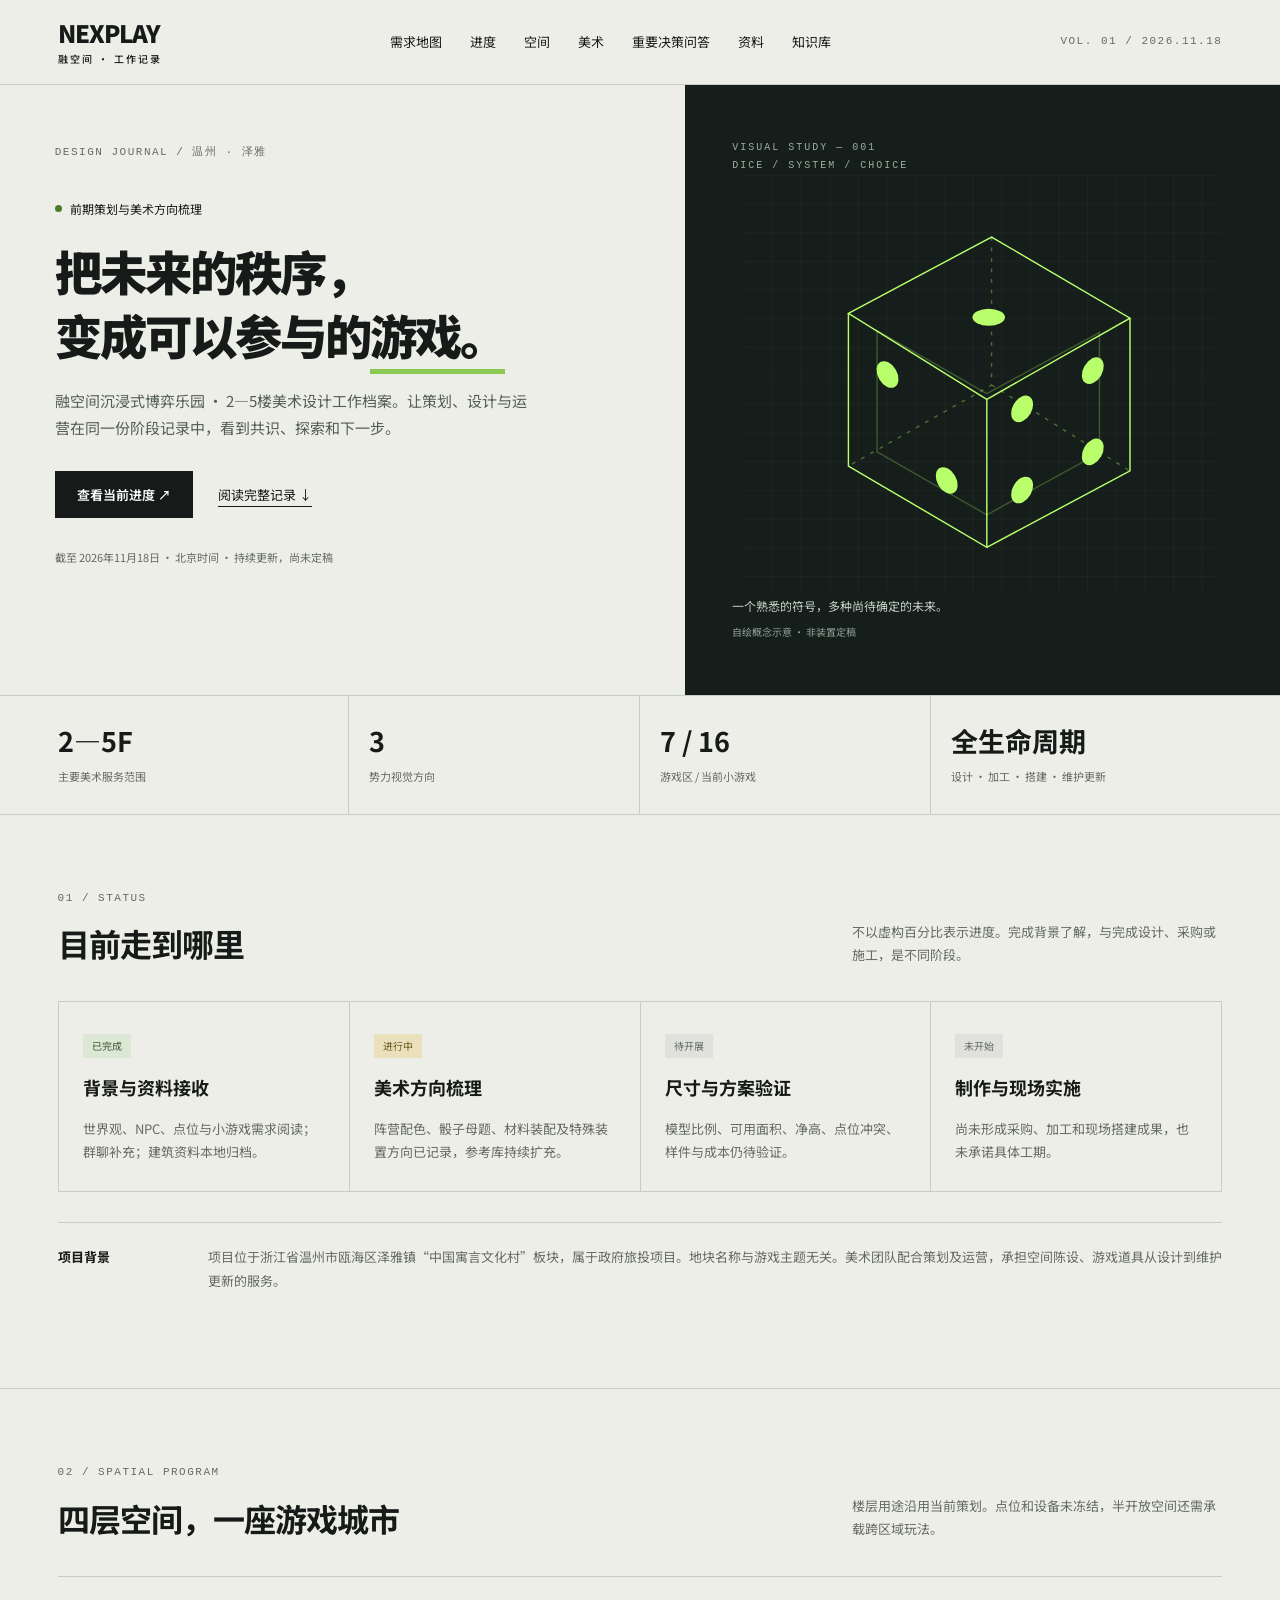
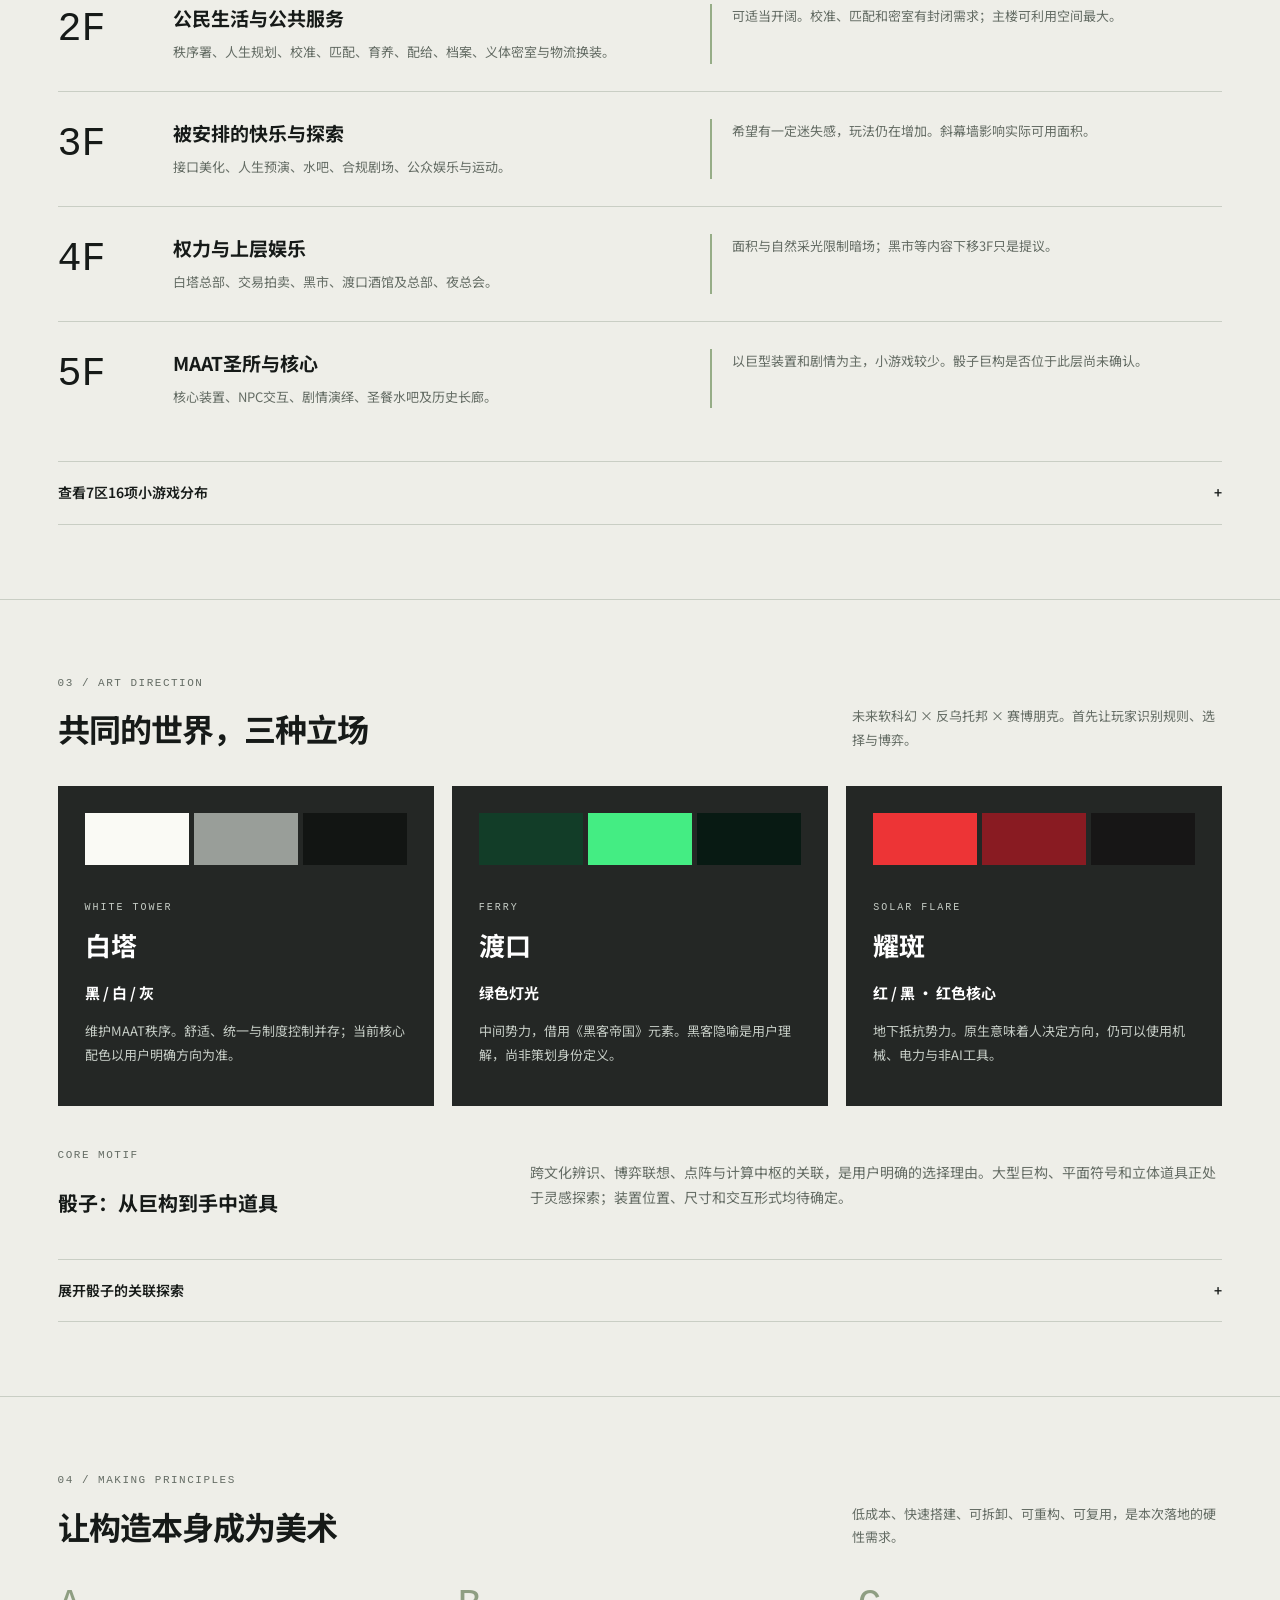
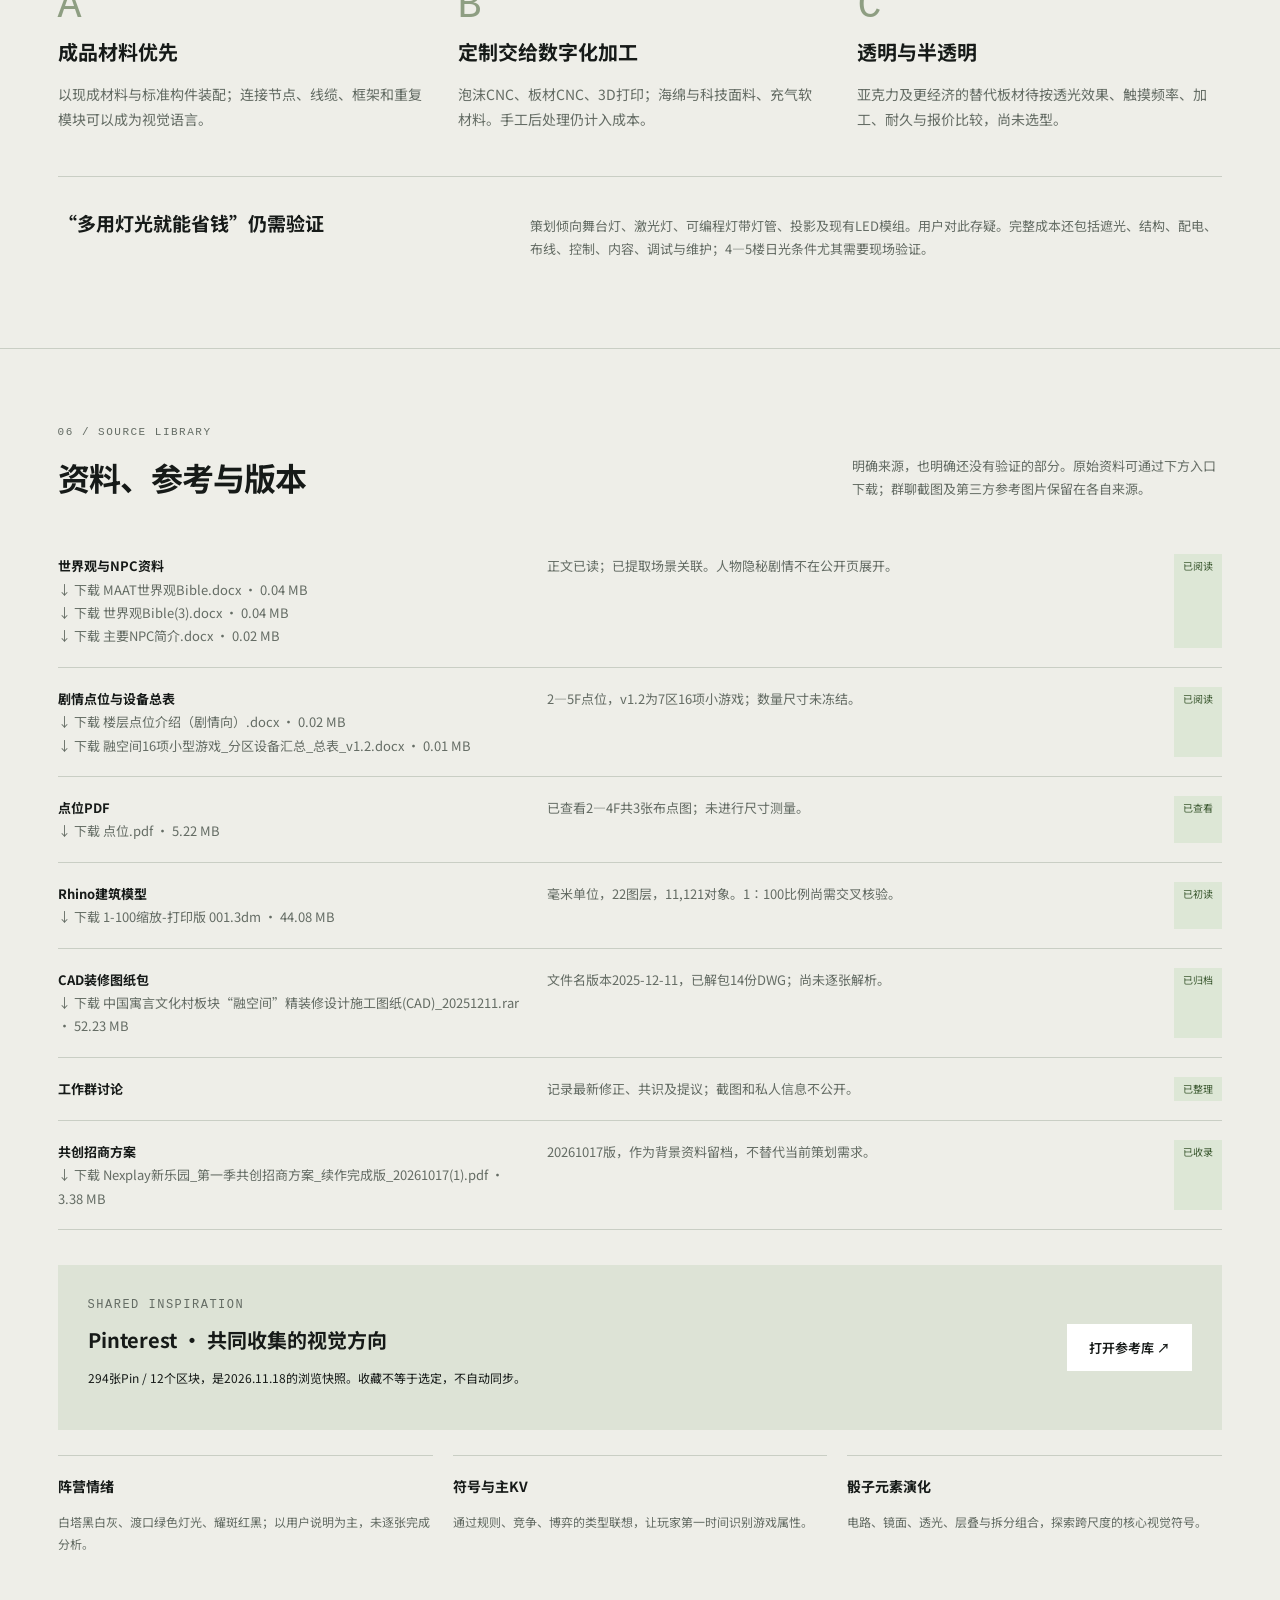
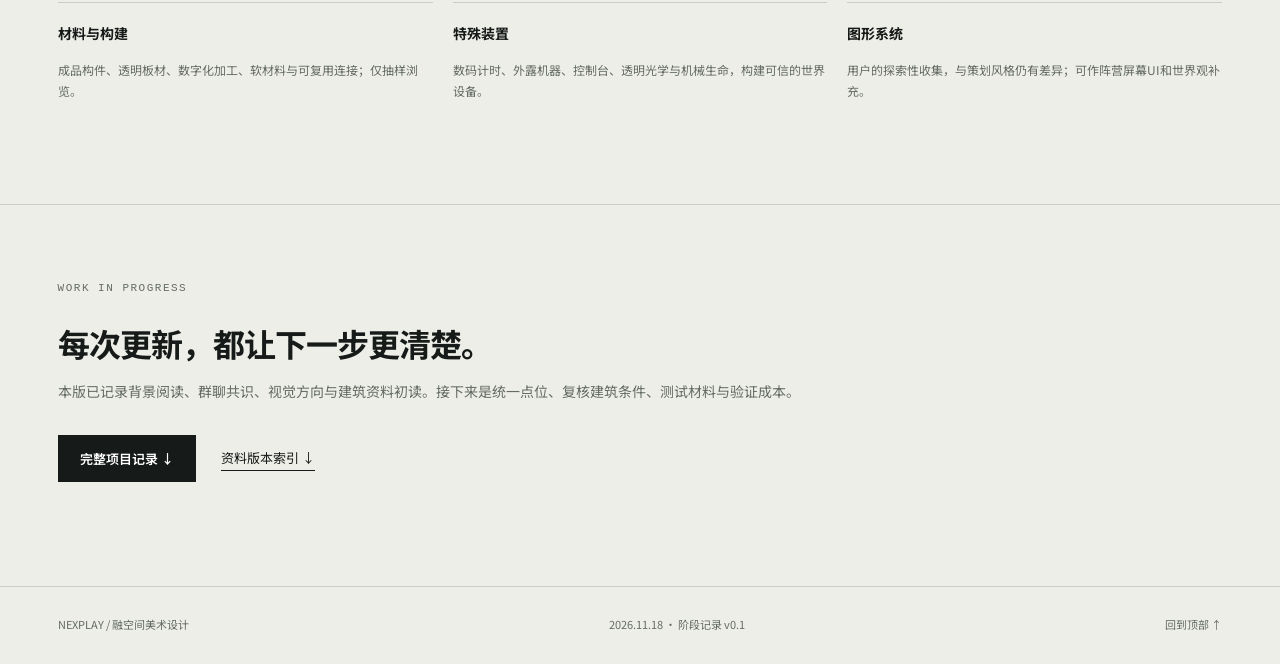
==== commit 92412b96: "Publish editable topic questions and inline answers" ====
--- a/index.html
+++ b/index.html
@@ -1,6 +1,6 @@
 <!doctype html>
 <html lang="zh-CN"><head><meta charset="utf-8"><meta name="viewport" content="width=device-width,initial-scale=1"><meta name="description" content="NEXPLAY融空间美术设计阶段记录：项目进度、楼层规划、阵营视觉、材料装配与待决策事项。"><title>NEXPLAY 融空间｜美术工作记录</title><link rel="stylesheet" href="style.css"></head>
-<body><a class="skip" href="#main">跳到正文</a><header><a class="brand" href="#overview">NEXPLAY<span>融空间 · 工作记录</span></a><nav aria-label="主导航"><a href="requirements.html">需求地图</a><a href="#progress">进度</a><a href="#spaces">空间</a><a href="#visual">美术</a><a href="questions.html" id="qa-nav">共同问答<span id="qa-badge" hidden></span></a><a href="#sources">资料</a><a href="https://github.com/dongfeng19830925-stack/nexplay-art-progress/blob/main/KNOWLEDGE.md">知识库</a></nav><span class="edition">VOL. 01 / 2026.11.18</span></header>
+<body><a class="skip" href="#main">跳到正文</a><header><a class="brand" href="#overview">NEXPLAY<span>融空间 · 工作记录</span></a><nav aria-label="主导航"><a href="requirements.html">需求地图</a><a href="#progress">进度</a><a href="#spaces">空间</a><a href="#visual">美术</a><a href="questions.html" id="qa-nav">重要决策问答<span id="qa-badge" hidden></span></a><a href="#sources">资料</a><a href="https://github.com/dongfeng19830925-stack/nexplay-art-progress/blob/main/KNOWLEDGE.md">知识库</a></nav><span class="edition">VOL. 01 / 2026.11.18</span></header>
 <main id="main"><section class="hero" id="overview"><div class="hero-copy"><p class="eyebrow">DESIGN JOURNAL / 温州 · 泽雅</p><p class="phase"><span></span>前期策划与美术方向梳理</p><h1>把未来的秩序，<br>变成可以参与的<span>游戏。</span></h1><p class="intro">融空间沉浸式博弈乐园 · 2—5楼美术设计工作档案。让策划、设计与运营在同一份阶段记录中，看到共识、探索和下一步。</p><div class="hero-actions"><a class="button" href="#progress">查看当前进度 ↗</a><a class="text-link" href="project-record.md">阅读完整记录 ↓</a></div><p class="updated">截至 2026年11月18日 · 北京时间 · 持续更新，尚未定稿</p></div><div class="hero-art" aria-label="骰子点阵与计算模块的概念示意"><div class="coordinate">VISUAL STUDY — 001<br>DICE / SYSTEM / CHOICE</div><svg viewBox="0 0 500 440" role="img" aria-label="线框骰子示意"><defs><pattern id="grid" width="30" height="30" patternUnits="userSpaceOnUse"><path d="M 30 0 L 0 0 0 30" fill="none" stroke="#ffffff" stroke-opacity=".06"/></pattern></defs><rect width="500" height="440" fill="url(#grid)"/><g stroke="#b9ff6b" stroke-width="1.5" fill="none"><path d="M110 145 260 65 405 150 255 235Z M110 145V305L255 390V235 M405 150V310L255 390"/><path d="m140 163 115 66 118-64v126l-118 65-115-66Z" opacity=".25"/><path d="M260 65V220L110 305M260 220l145 90" stroke-dasharray="4 7" opacity=".35"/></g><g fill="#b9ff6b"><ellipse cx="257" cy="149" rx="17" ry="9"/><ellipse cx="151" cy="209" rx="10" ry="15" transform="rotate(-30 151 209)"/><ellipse cx="213" cy="320" rx="10" ry="15" transform="rotate(-30 213 320)"/><ellipse cx="292" cy="245" rx="10" ry="15" transform="rotate(30 292 245)"/><ellipse cx="366" cy="205" rx="10" ry="15" transform="rotate(30 366 205)"/><ellipse cx="292" cy="330" rx="10" ry="15" transform="rotate(30 292 330)"/><ellipse cx="366" cy="290" rx="10" ry="15" transform="rotate(30 366 290)"/></g></svg><div class="art-caption">一个熟悉的符号，多种尚待确定的未来。<small>自绘概念示意 · 非装置定稿</small></div></div></section>
 <section class="facts" aria-label="项目范围"><div><b>2—5F</b><span>主要美术服务范围</span></div><div><b>3</b><span>势力视觉方向</span></div><div><b>7 / 16</b><span>游戏区 / 当前小游戏</span></div><div><b>全生命周期</b><span>设计 · 加工 · 搭建 · 维护更新</span></div></section>
 <section class="section" id="progress"><div class="section-head"><div><p class="eyebrow">01 / STATUS</p><h2>目前走到哪里</h2></div><p>不以虚构百分比表示进度。完成背景了解，与完成设计、采购或施工，是不同阶段。</p></div><div id="milestones" class="milestones"></div><div class="scope"><b>项目背景</b><p>项目位于浙江省温州市瓯海区泽雅镇“中国寓言文化村”板块，属于政府旅投项目。地块名称与游戏主题无关。美术团队配合策划及运营，承担空间陈设、游戏道具从设计到维护更新的服务。</p></div></section>
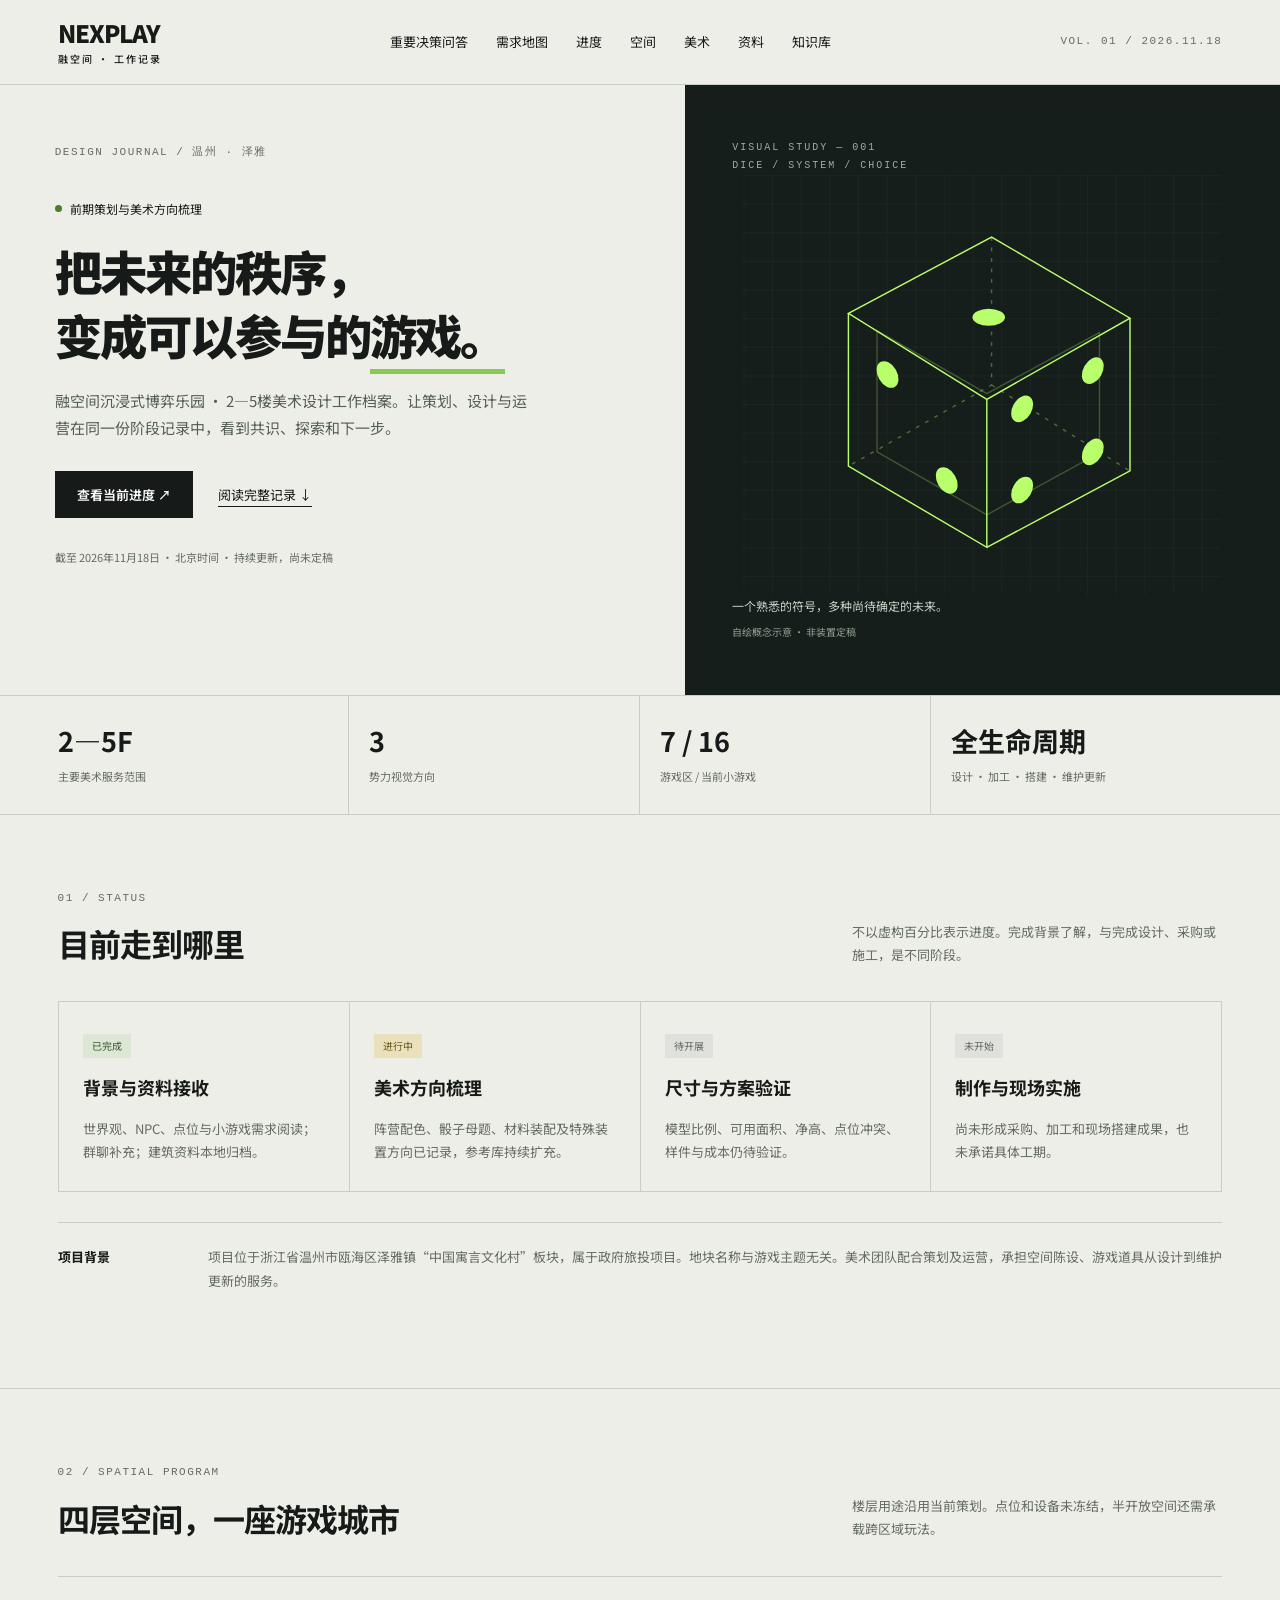
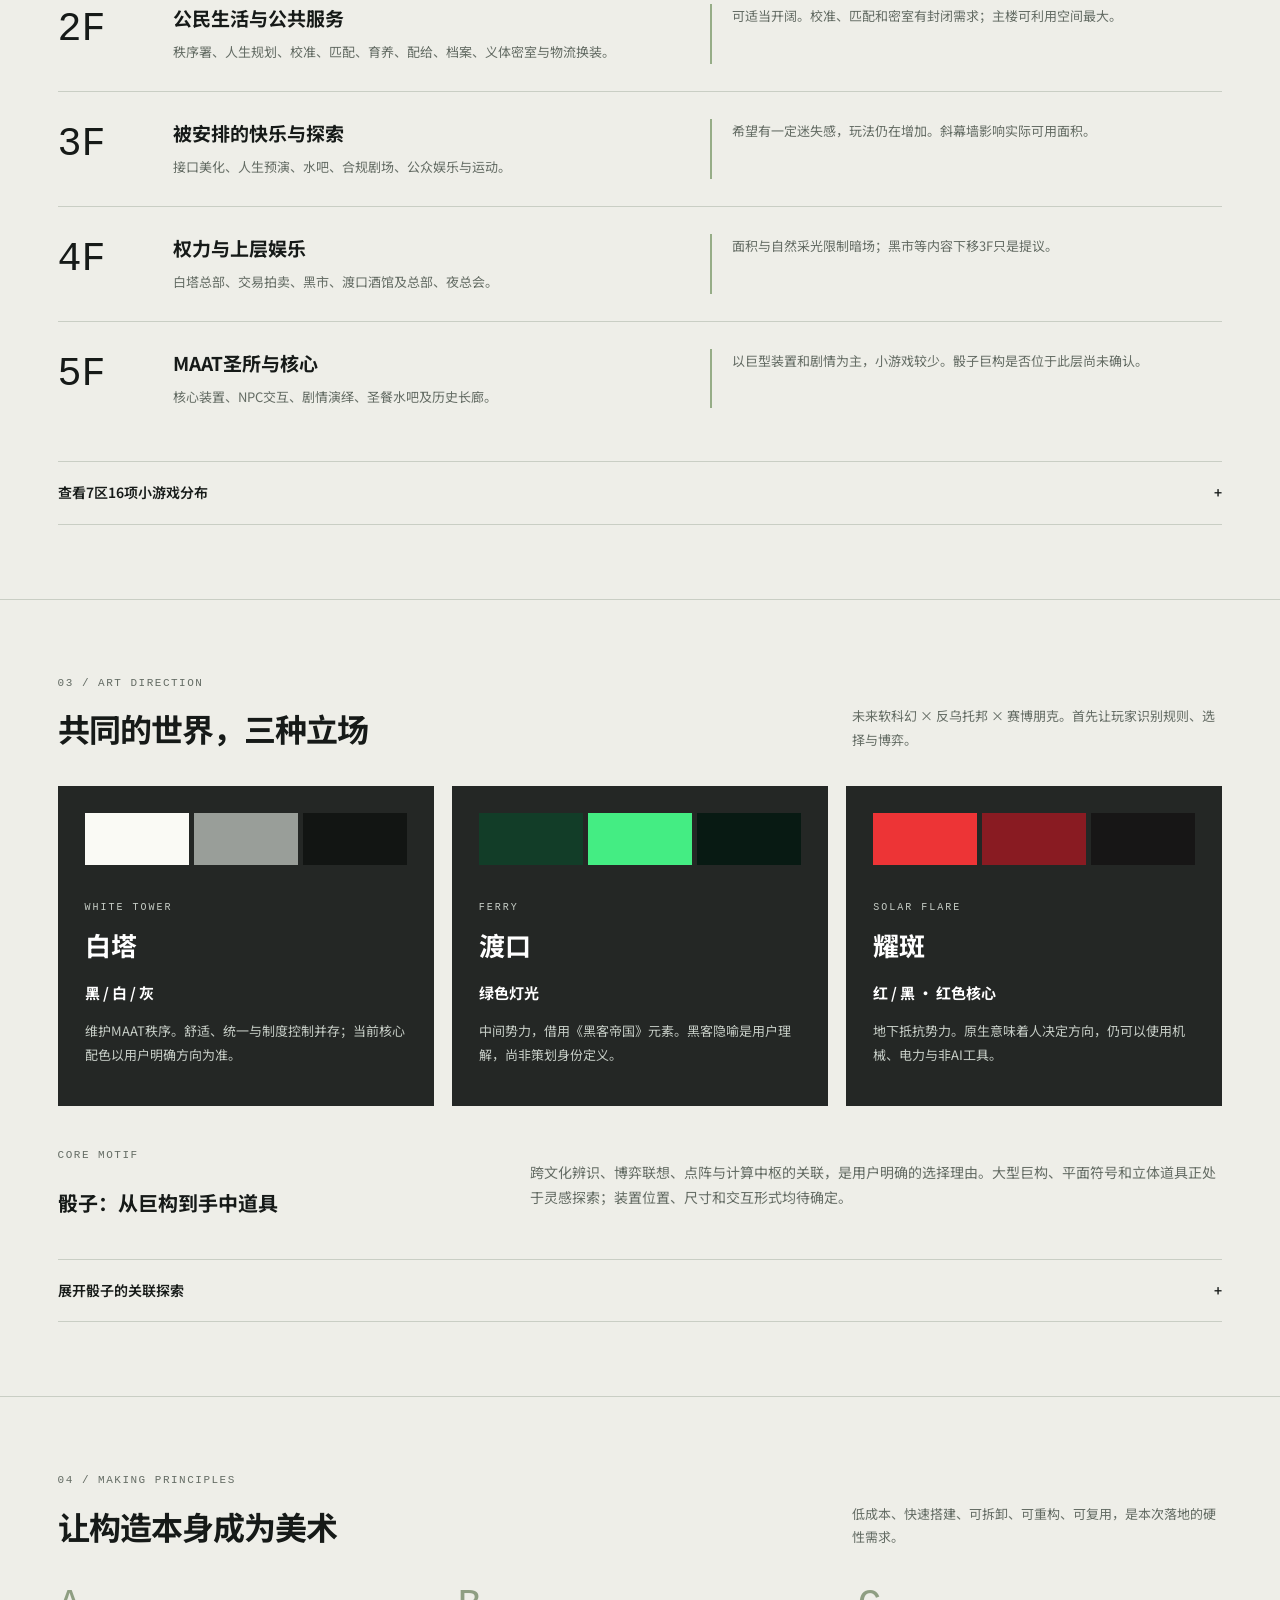
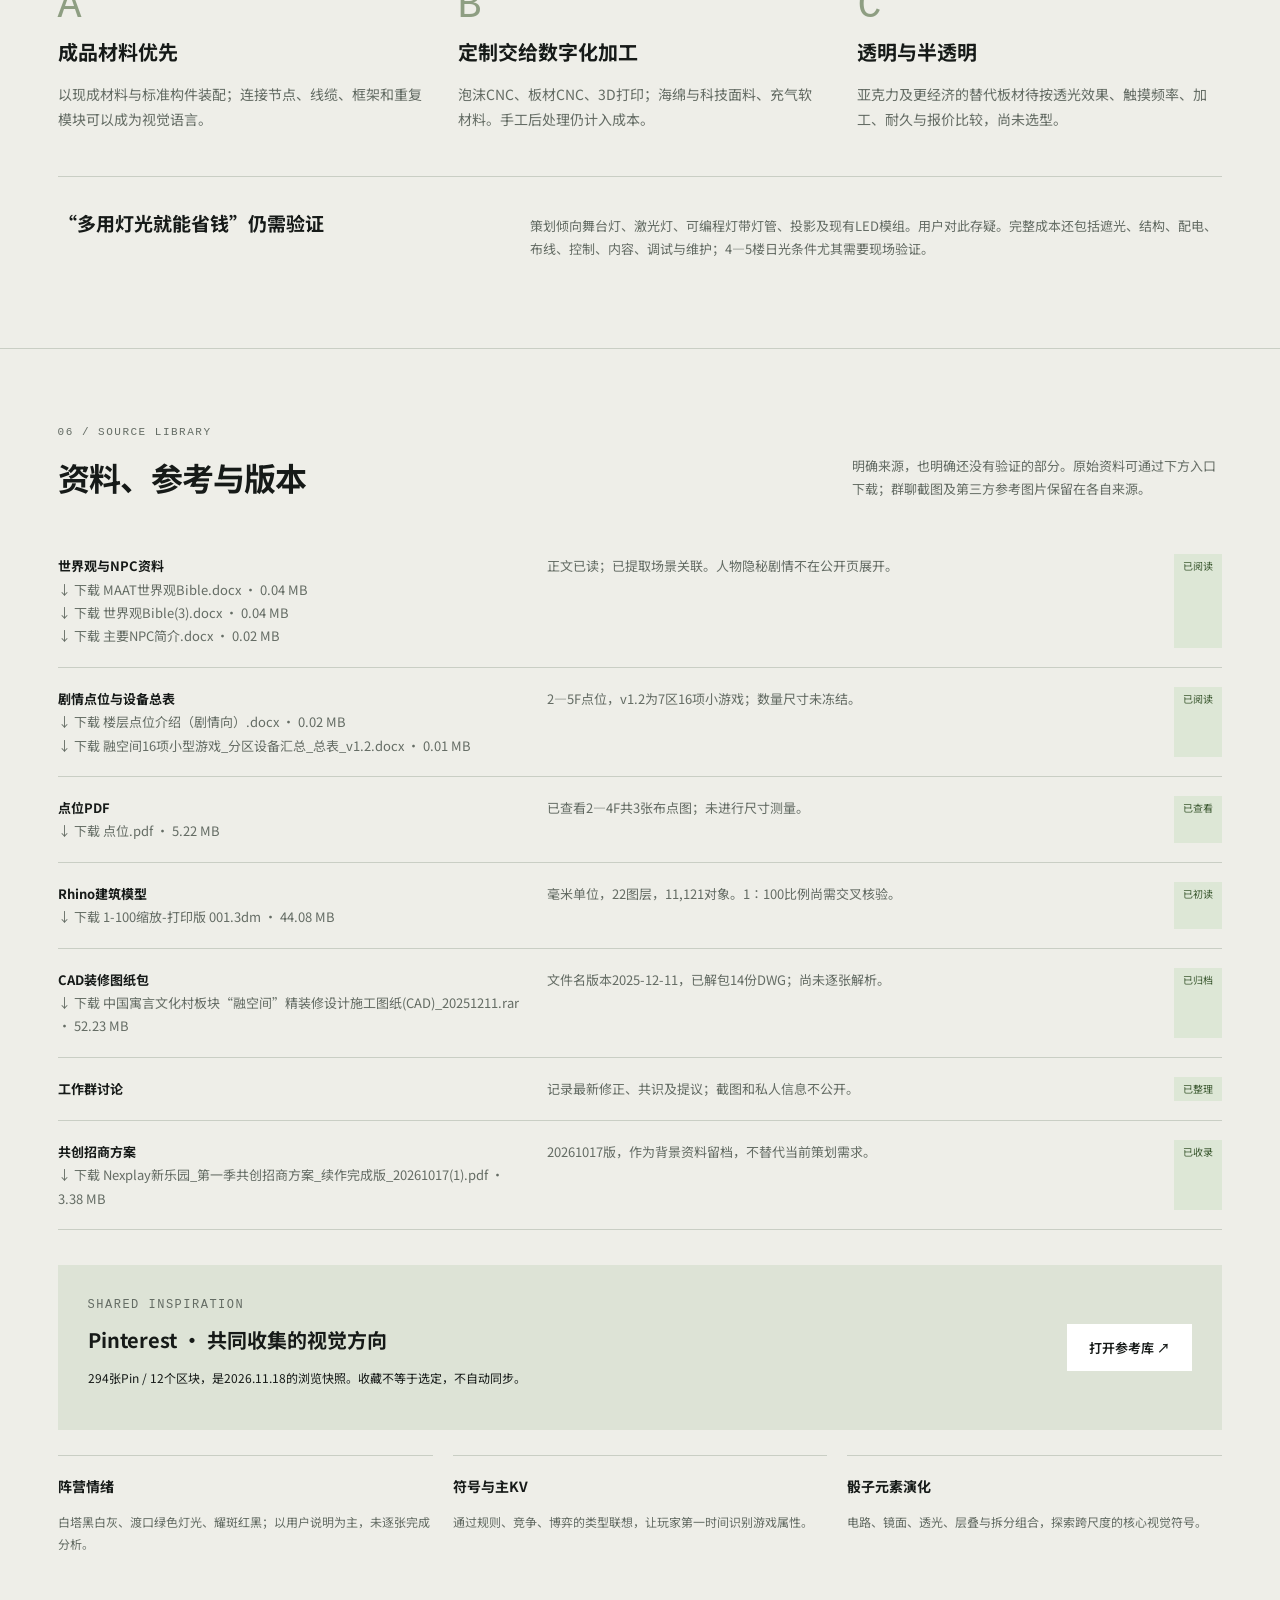
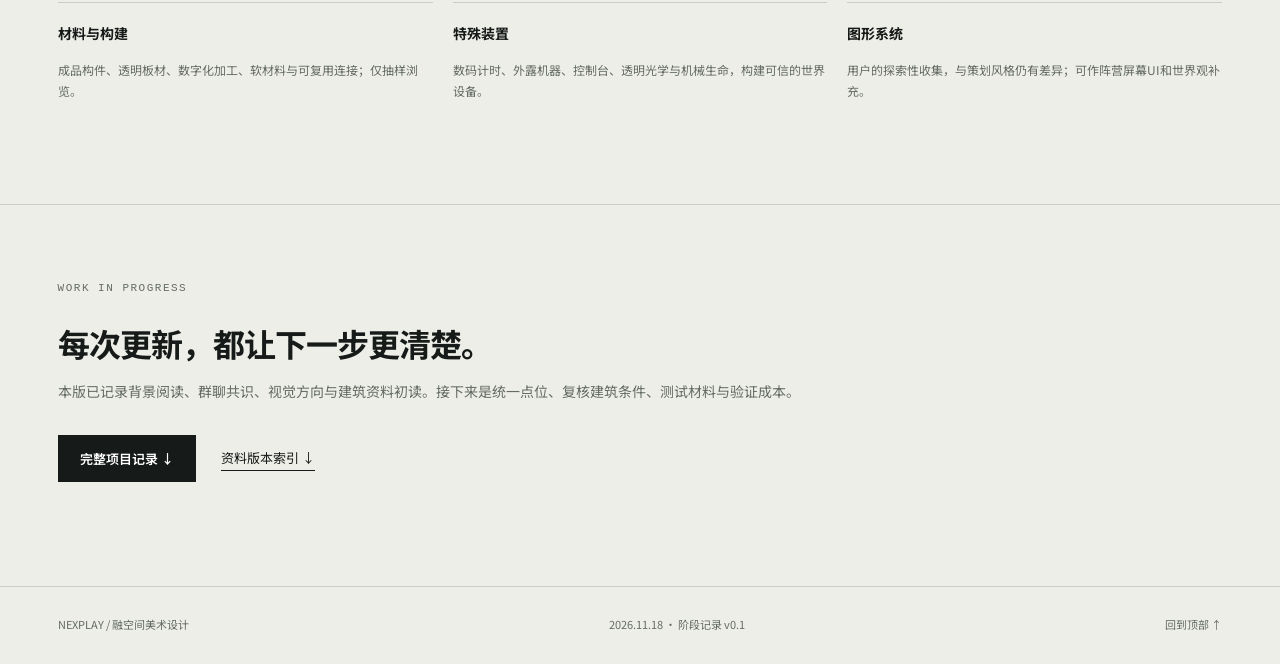
==== commit f52c2f44: "Move decision Q&A to first navigation position" ====
--- a/index.html
+++ b/index.html
@@ -1,6 +1,6 @@
 <!doctype html>
 <html lang="zh-CN"><head><meta charset="utf-8"><meta name="viewport" content="width=device-width,initial-scale=1"><meta name="description" content="NEXPLAY融空间美术设计阶段记录：项目进度、楼层规划、阵营视觉、材料装配与待决策事项。"><title>NEXPLAY 融空间｜美术工作记录</title><link rel="stylesheet" href="style.css"></head>
-<body><a class="skip" href="#main">跳到正文</a><header><a class="brand" href="#overview">NEXPLAY<span>融空间 · 工作记录</span></a><nav aria-label="主导航"><a href="requirements.html">需求地图</a><a href="#progress">进度</a><a href="#spaces">空间</a><a href="#visual">美术</a><a href="questions.html" id="qa-nav">重要决策问答<span id="qa-badge" hidden></span></a><a href="#sources">资料</a><a href="https://github.com/dongfeng19830925-stack/nexplay-art-progress/blob/main/KNOWLEDGE.md">知识库</a></nav><span class="edition">VOL. 01 / 2026.11.18</span></header>
+<body><a class="skip" href="#main">跳到正文</a><header><a class="brand" href="#overview">NEXPLAY<span>融空间 · 工作记录</span></a><nav aria-label="主导航"><a href="questions.html" id="qa-nav">重要决策问答<span id="qa-badge" hidden></span></a><a href="requirements.html">需求地图</a><a href="#progress">进度</a><a href="#spaces">空间</a><a href="#visual">美术</a><a href="#sources">资料</a><a href="https://github.com/dongfeng19830925-stack/nexplay-art-progress/blob/main/KNOWLEDGE.md">知识库</a></nav><span class="edition">VOL. 01 / 2026.11.18</span></header>
 <main id="main"><section class="hero" id="overview"><div class="hero-copy"><p class="eyebrow">DESIGN JOURNAL / 温州 · 泽雅</p><p class="phase"><span></span>前期策划与美术方向梳理</p><h1>把未来的秩序，<br>变成可以参与的<span>游戏。</span></h1><p class="intro">融空间沉浸式博弈乐园 · 2—5楼美术设计工作档案。让策划、设计与运营在同一份阶段记录中，看到共识、探索和下一步。</p><div class="hero-actions"><a class="button" href="#progress">查看当前进度 ↗</a><a class="text-link" href="project-record.md">阅读完整记录 ↓</a></div><p class="updated">截至 2026年11月18日 · 北京时间 · 持续更新，尚未定稿</p></div><div class="hero-art" aria-label="骰子点阵与计算模块的概念示意"><div class="coordinate">VISUAL STUDY — 001<br>DICE / SYSTEM / CHOICE</div><svg viewBox="0 0 500 440" role="img" aria-label="线框骰子示意"><defs><pattern id="grid" width="30" height="30" patternUnits="userSpaceOnUse"><path d="M 30 0 L 0 0 0 30" fill="none" stroke="#ffffff" stroke-opacity=".06"/></pattern></defs><rect width="500" height="440" fill="url(#grid)"/><g stroke="#b9ff6b" stroke-width="1.5" fill="none"><path d="M110 145 260 65 405 150 255 235Z M110 145V305L255 390V235 M405 150V310L255 390"/><path d="m140 163 115 66 118-64v126l-118 65-115-66Z" opacity=".25"/><path d="M260 65V220L110 305M260 220l145 90" stroke-dasharray="4 7" opacity=".35"/></g><g fill="#b9ff6b"><ellipse cx="257" cy="149" rx="17" ry="9"/><ellipse cx="151" cy="209" rx="10" ry="15" transform="rotate(-30 151 209)"/><ellipse cx="213" cy="320" rx="10" ry="15" transform="rotate(-30 213 320)"/><ellipse cx="292" cy="245" rx="10" ry="15" transform="rotate(30 292 245)"/><ellipse cx="366" cy="205" rx="10" ry="15" transform="rotate(30 366 205)"/><ellipse cx="292" cy="330" rx="10" ry="15" transform="rotate(30 292 330)"/><ellipse cx="366" cy="290" rx="10" ry="15" transform="rotate(30 366 290)"/></g></svg><div class="art-caption">一个熟悉的符号，多种尚待确定的未来。<small>自绘概念示意 · 非装置定稿</small></div></div></section>
 <section class="facts" aria-label="项目范围"><div><b>2—5F</b><span>主要美术服务范围</span></div><div><b>3</b><span>势力视觉方向</span></div><div><b>7 / 16</b><span>游戏区 / 当前小游戏</span></div><div><b>全生命周期</b><span>设计 · 加工 · 搭建 · 维护更新</span></div></section>
 <section class="section" id="progress"><div class="section-head"><div><p class="eyebrow">01 / STATUS</p><h2>目前走到哪里</h2></div><p>不以虚构百分比表示进度。完成背景了解，与完成设计、采购或施工，是不同阶段。</p></div><div id="milestones" class="milestones"></div><div class="scope"><b>项目背景</b><p>项目位于浙江省温州市瓯海区泽雅镇“中国寓言文化村”板块，属于政府旅投项目。地块名称与游戏主题无关。美术团队配合策划及运营，承担空间陈设、游戏道具从设计到维护更新的服务。</p></div></section>
@@ -9,5 +9,5 @@
 <section class="section" id="making"><div class="section-head"><div><p class="eyebrow">04 / MAKING PRINCIPLES</p><h2>让构造本身成为美术</h2></div><p>低成本、快速搭建、可拆卸、可重构、可复用，是本次落地的硬性需求。</p></div><div class="making-grid"><article><span class="number">A</span><h3>成品材料优先</h3><p>以现成材料与标准构件装配；连接节点、线缆、框架和重复模块可以成为视觉语言。</p></article><article><span class="number">B</span><h3>定制交给数字化加工</h3><p>泡沫CNC、板材CNC、3D打印；海绵与科技面料、充气软材料。手工后处理仍计入成本。</p></article><article><span class="number">C</span><h3>透明与半透明</h3><p>亚克力及更经济的替代板材待按透光效果、触摸频率、加工、耐久与报价比较，尚未选型。</p></article></div><div class="cost-note"><h3>“多用灯光就能省钱”仍需验证</h3><p>策划倾向舞台灯、激光灯、可编程灯带灯管、投影及现有LED模组。用户对此存疑。完整成本还包括遮光、结构、配电、布线、控制、内容、调试与维护；4—5楼日光条件尤其需要现场验证。</p></div></section>
 
 <section class="section" id="sources"><div class="section-head"><div><p class="eyebrow">06 / SOURCE LIBRARY</p><h2>资料、参考与版本</h2></div><p>明确来源，也明确还没有验证的部分。原始资料可通过下方入口下载；群聊截图及第三方参考图片保留在各自来源。</p></div><div id="sources-list"></div><div class="reference"><div><p class="eyebrow">SHARED INSPIRATION</p><h3>Pinterest · 共同收集的视觉方向</h3><p>294张Pin / 12个区块，是2026.11.18的浏览快照。收藏不等于选定，不自动同步。</p></div><a class="button light" href="https://www.pinterest.com/dongfeng19830925/nexplay2026-%E7%BE%8E%E6%9C%AF%E8%AE%BE%E8%AE%A1/" target="_blank" rel="noopener">打开参考库 ↗</a></div><div id="boards" class="boards"></div></section>
-<section class="section closing"><p class="eyebrow">WORK IN PROGRESS</p><h2>每次更新，都让下一步更清楚。</h2><p>本版已记录背景阅读、群聊共识、视觉方向与建筑资料初读。接下来是统一点位、复核建筑条件、测试材料与验证成本。</p><div class="hero-actions"><a class="button" href="project-record.md">完整项目记录 ↓</a><a class="text-link" href="source-index.md">资料版本索引 ↓</a></div></section></main><footer><span>NEXPLAY / 融空间美术设计</span><span>2026.11.18 · 阶段记录 v0.1</span><a href="#overview">回到顶部 ↑</a></footer><script src="data.js"></script><script src="app.js"></script><script src="qa-notifications.js"></script></body></html>
+<section class="section closing"><p class="eyebrow">WORK IN PROGRESS</p><h2>每次更新，都让下一步更清楚。</h2><p>本版已记录背景阅读、群聊共识、视觉方向与建筑资料初读。接下来是统一点位、复核建筑条件、测试材料与验证成本。</p><div class="hero-actions"><a class="button" href="project-record.md">完整项目记录 ↓</a><a class="text-link" href="source-index.md">资料版本索引 ↓</a></div></section></main><footer><span>NEXPLAY / 融空间美术设计</span><span>2026.11.18 · 阶段记录 v0.1</span><a href="#overview">回到顶部 ↑</a></footer><script src="data.js"></script><script src="app.js"></script><script src="qa-notifications.js"></script><script src="text-links.js"></script></body></html>
 
